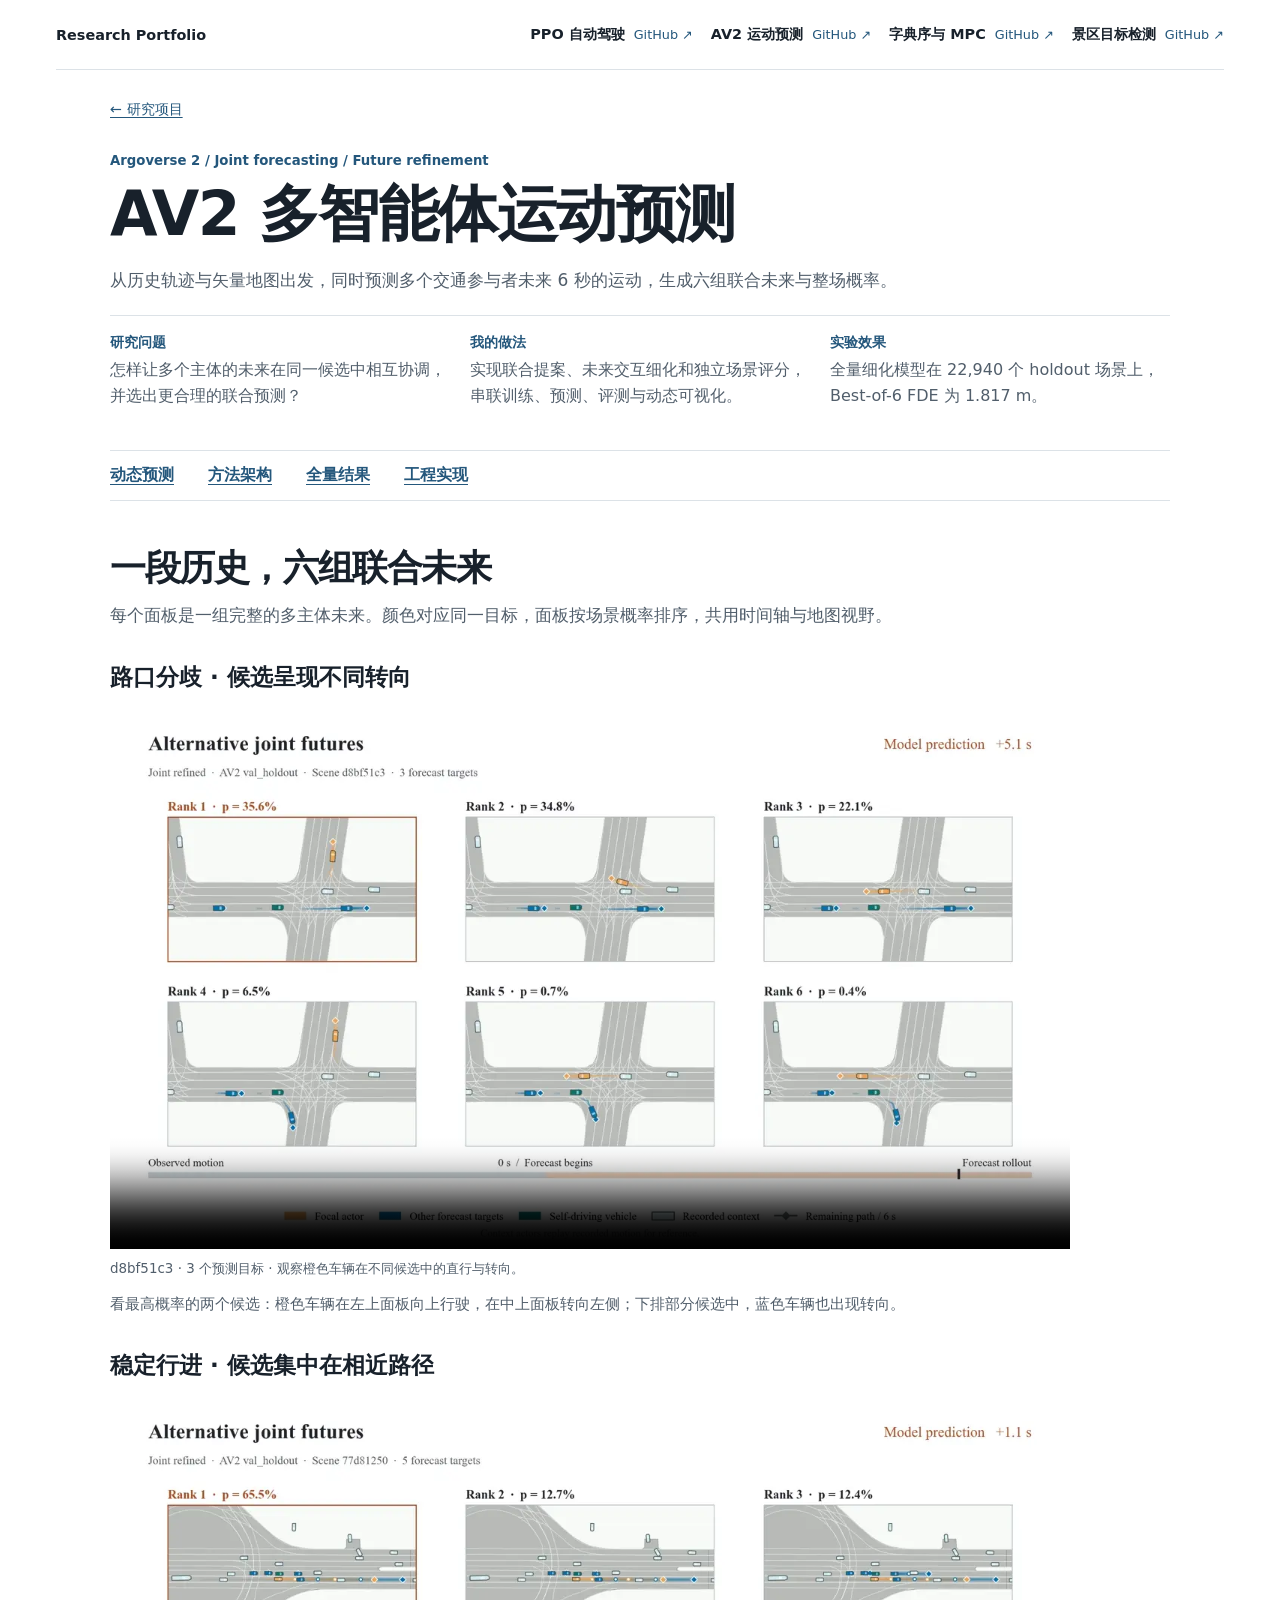
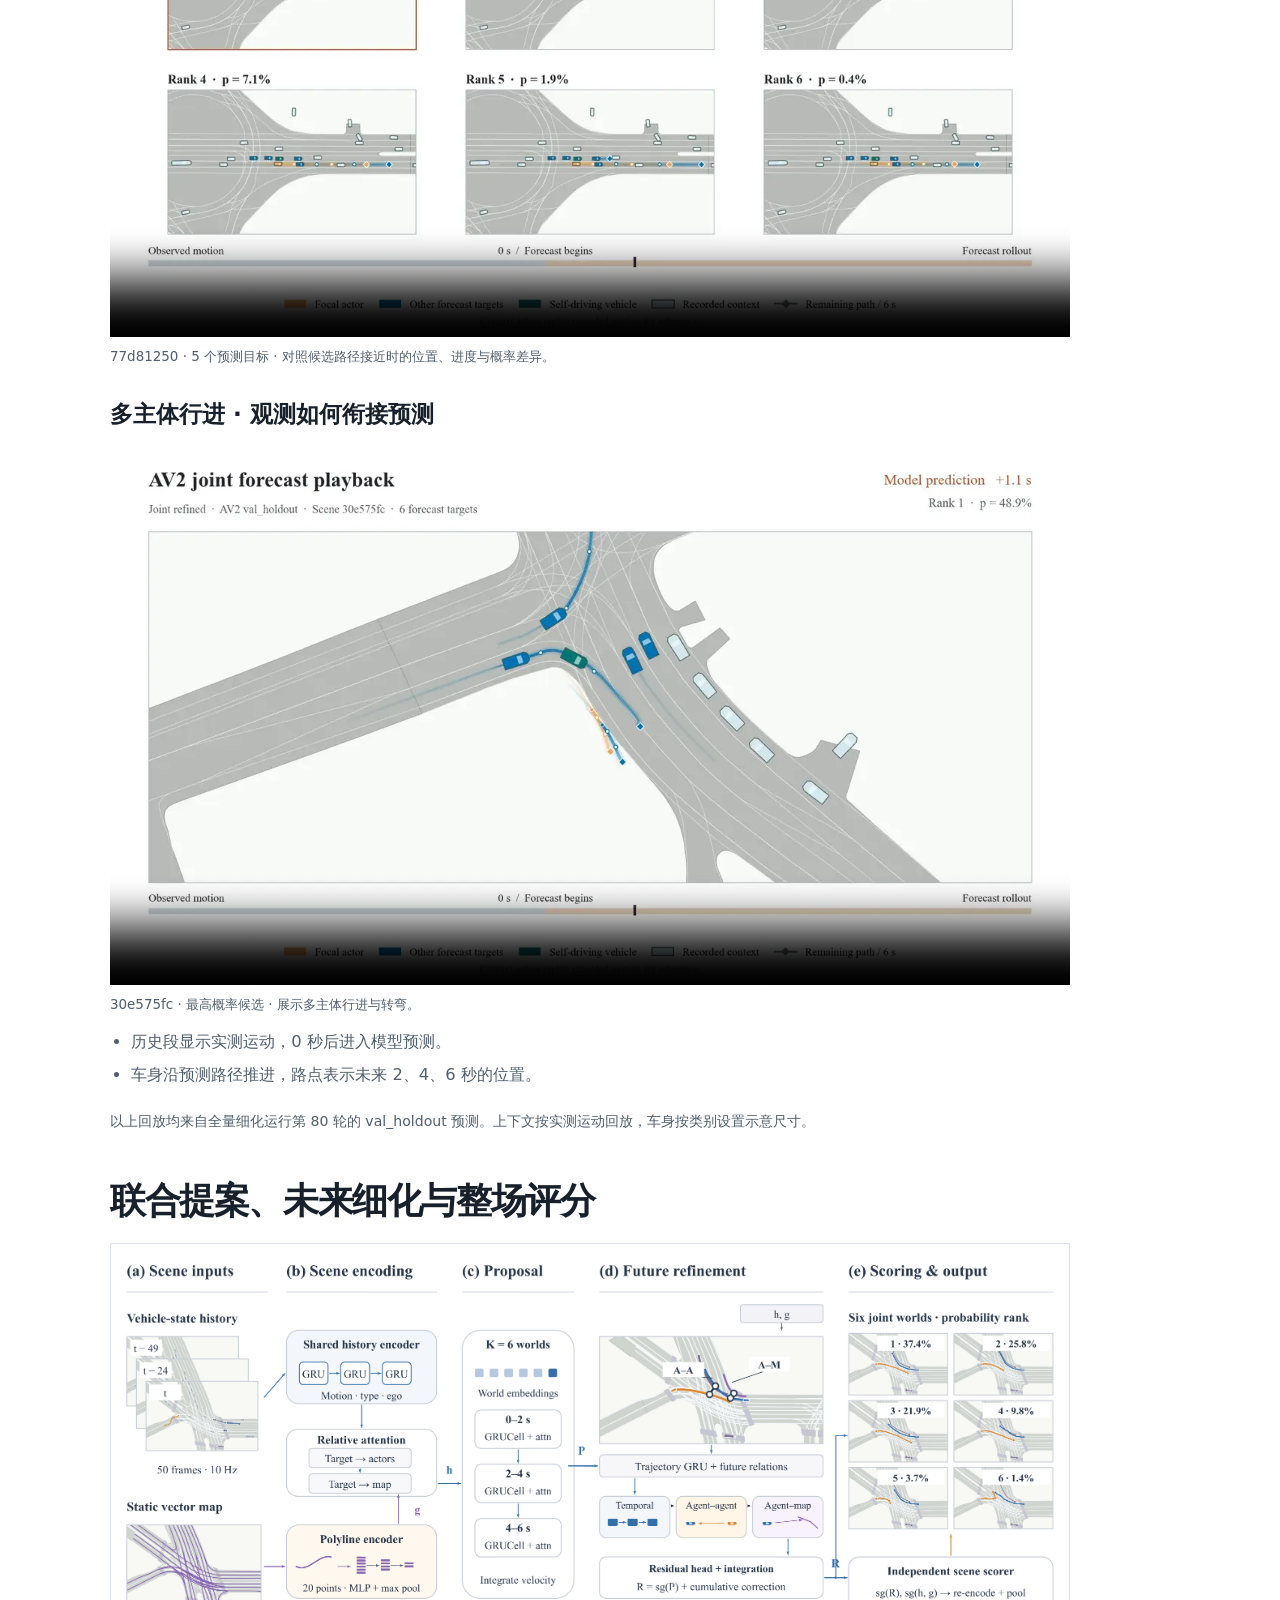
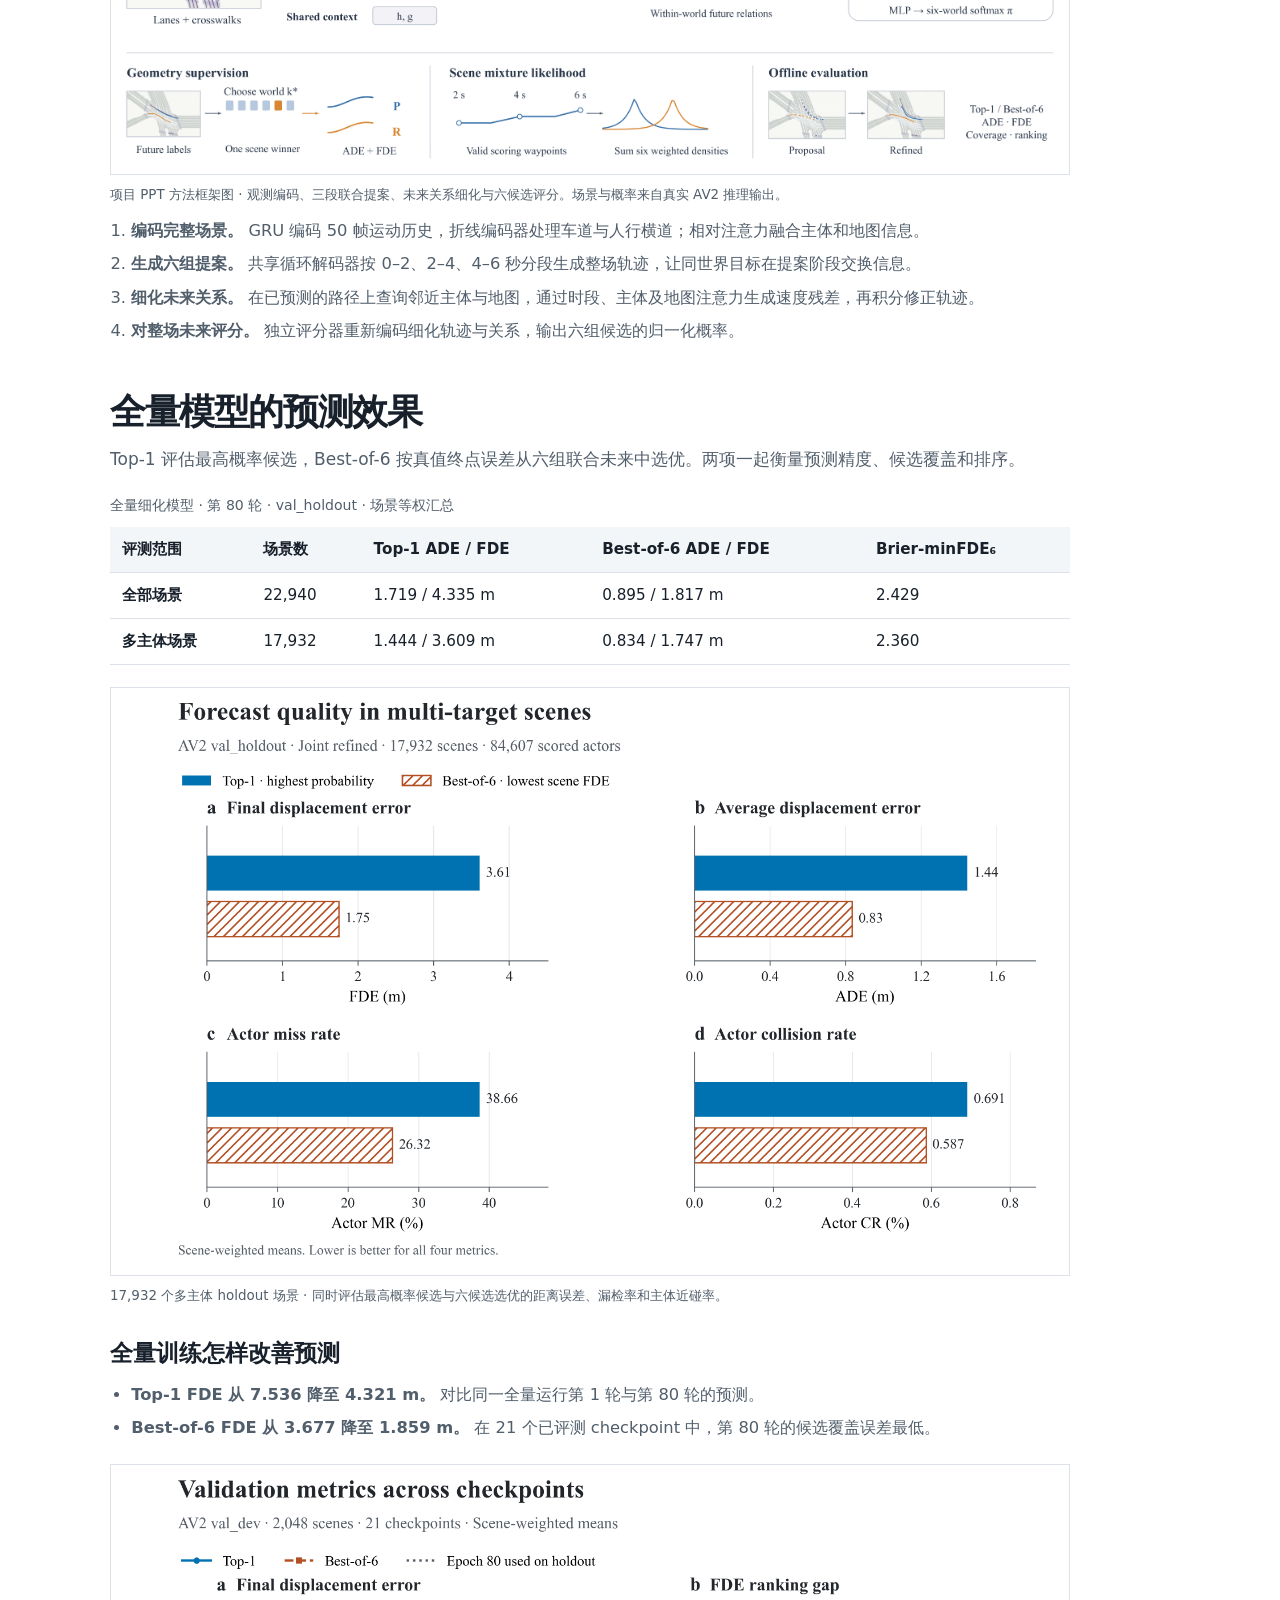
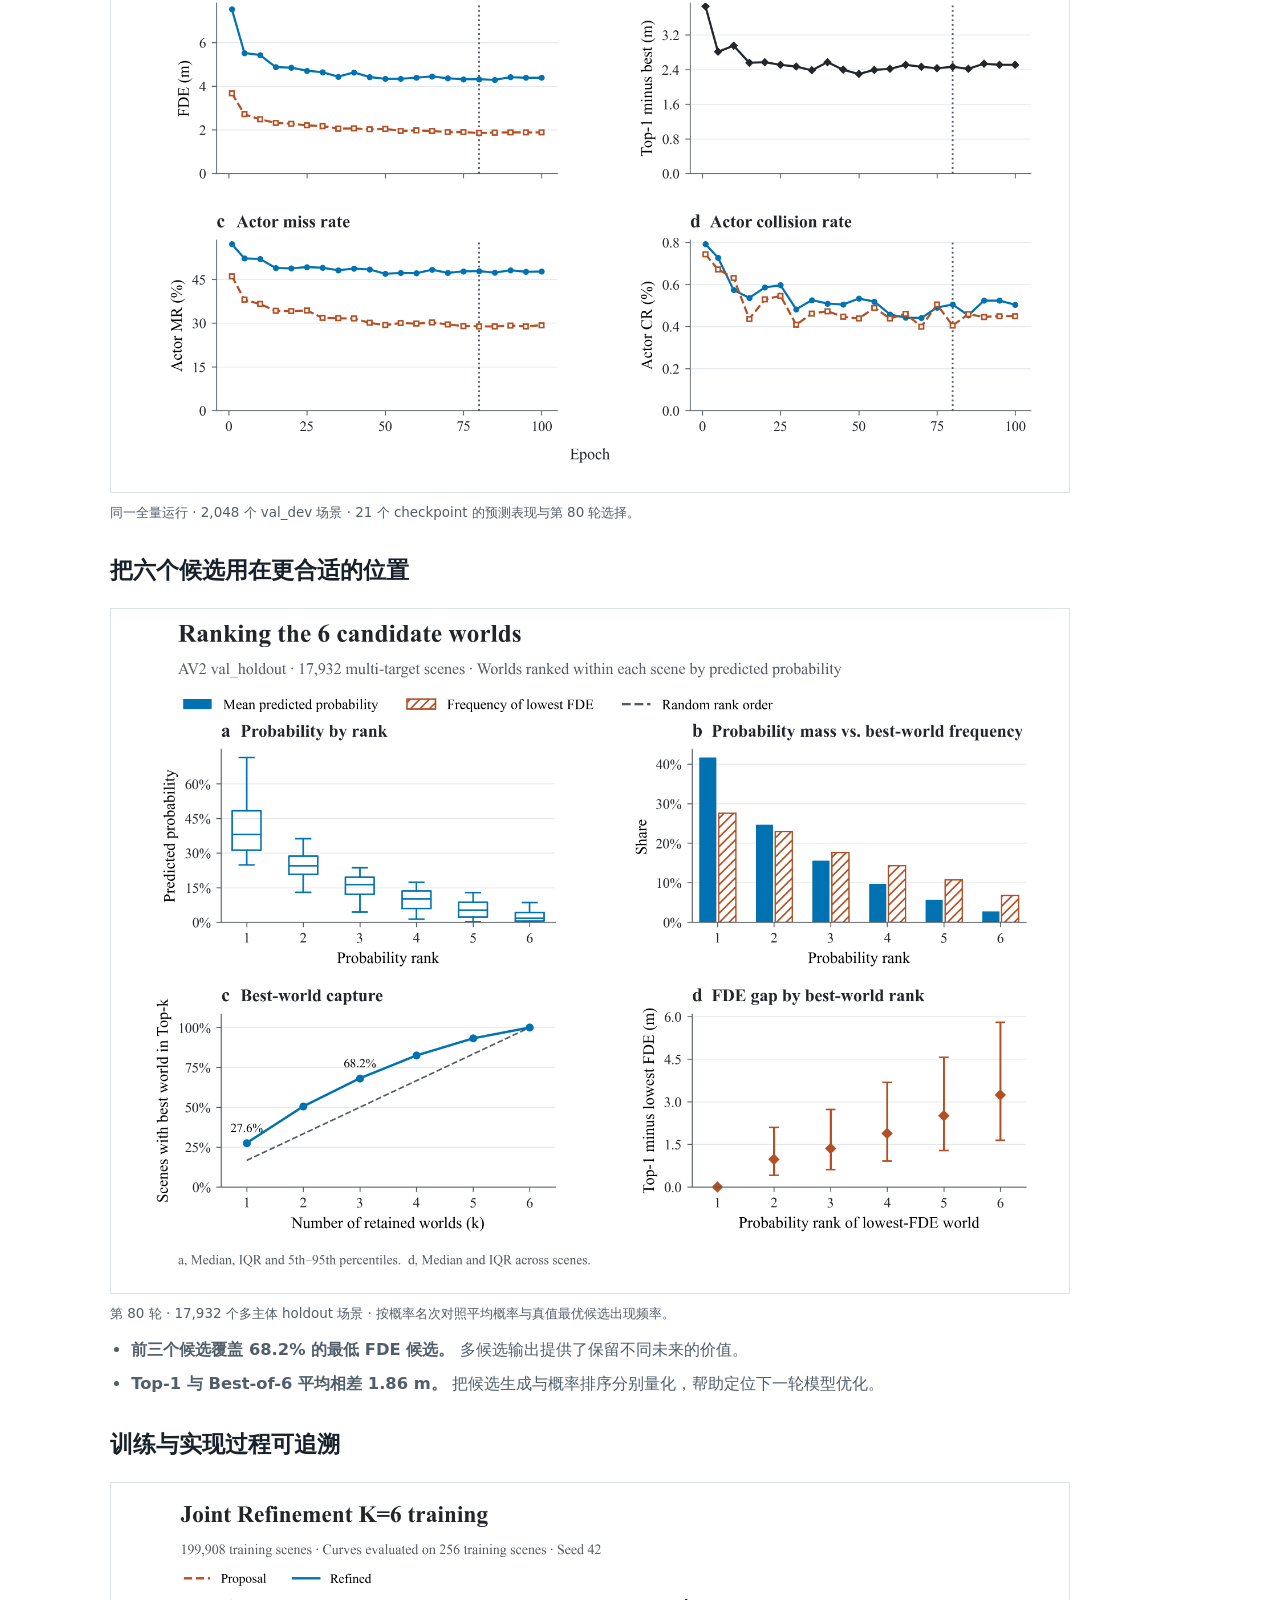
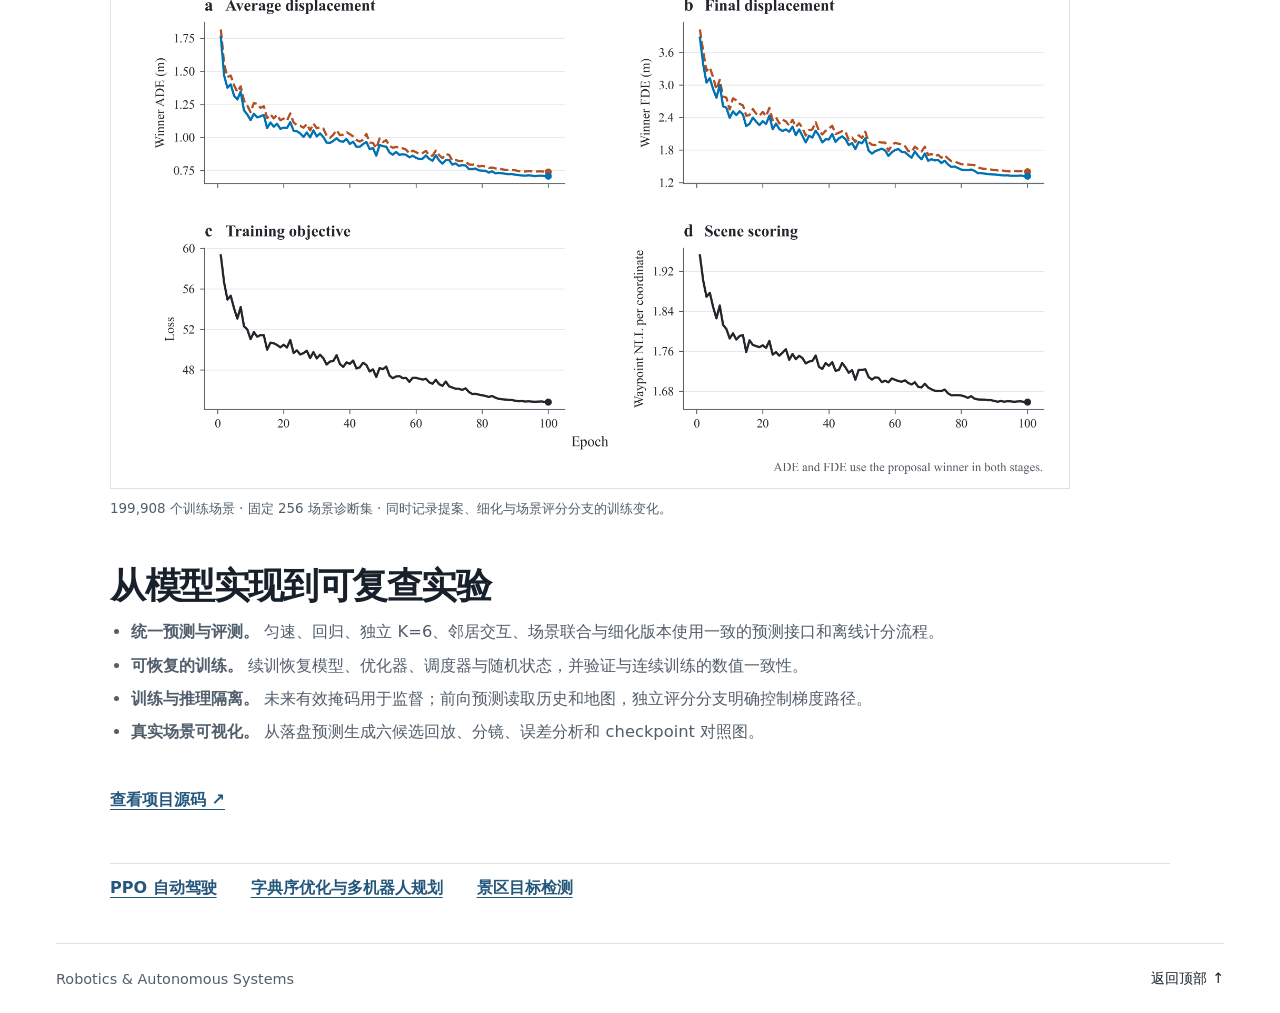
==== av2.html @ b36cdd46 "Publish AV2 forecasting showcase and consistent responsive typography" ====
<!doctype html>
<html lang="zh-CN"><head><meta charset="utf-8"><meta name="viewport" content="width=device-width, initial-scale=1">
<title>AV2 多智能体运动预测 | Research Portfolio</title><link rel="stylesheet" href="style.css?v=5"><script src="site.js?v=5" defer></script></head>
<body><a class="skip" href="#main">跳到正文</a>
<header class="shell mast"><a class="brand" href="index.html">Research Portfolio</a><nav class="project-nav" aria-label="项目与源码">
<div><a href="ppo.html">PPO 自动驾驶</a><a href="https://github.com/5bobo/CASE">GitHub ↗</a></div>
<div><a href="av2.html">AV2 运动预测</a><a href="https://github.com/5bobo/World-Model-AV2">GitHub ↗</a></div>
<div><a href="robotics.html">字典序与 MPC</a><a href="robotics.html#repositories">GitHub ↗</a></div>
<div><a href="detection.html">景区目标检测</a><a href="https://github.com/5bobo/Scenic-danger-zone-recognition">GitHub ↗</a></div></nav></header><main class="shell" id="main"><a class="back" href="index.html#research">← 研究项目</a><article class="study" id="av2">
<header><p class="method">Argoverse 2 / Joint forecasting / Future refinement</p><h1>AV2 多智能体运动预测</h1><p>从历史轨迹与矢量地图出发，同时预测多个交通参与者未来 6 秒的运动，生成六组联合未来与整场概率。</p></header>
<dl class="talk-track"><div><dt>研究问题</dt><dd>怎样让多个主体的未来在同一候选中相互协调，并选出更合理的联合预测？</dd></div><div><dt>我的做法</dt><dd>实现联合提案、未来交互细化和独立场景评分，串联训练、预测、评测与动态可视化。</dd></div><div><dt>实验效果</dt><dd>全量细化模型在 22,940 个 holdout 场景上，Best-of-6 FDE 为 1.817 m。</dd></div></dl>
<nav class="chapter" aria-label="项目目录"><a href="#demos">动态预测</a><a href="#method">方法架构</a><a href="#results">全量结果</a><a href="#engineering">工程实现</a></nav>
<h2 id="demos">一段历史，六组联合未来</h2>
<p>每个面板是一组完整的多主体未来。颜色对应同一目标，面板按场景概率排序，共用时间轴与地图视野。</p>
<h3>路口分歧 · 候选呈现不同转向</h3>
<figure class="forecast-video"><video width="2560" height="1440" controls playsinline preload="none" poster="assets/av2/alternate-futures.webp" src="assets/av2/alternate-futures.mp4" aria-label="d8bf51c3 · 3 个预测目标 · 观察橙色车辆在不同候选中的直行与转向。"></video><figcaption>d8bf51c3 · 3 个预测目标 · 观察橙色车辆在不同候选中的直行与转向。</figcaption></figure>
<p class="media-reading">看最高概率的两个候选：橙色车辆在左上面板向上行驶，在中上面板转向左侧；下排部分候选中，蓝色车辆也出现转向。</p>
<h3>稳定行进 · 候选集中在相近路径</h3>
<figure class="forecast-video"><video width="2560" height="1440" controls playsinline preload="none" poster="assets/av2/six-futures.webp" src="assets/av2/six-futures.mp4" aria-label="77d81250 · 5 个预测目标 · 对照候选路径接近时的位置、进度与概率差异。"></video><figcaption>77d81250 · 5 个预测目标 · 对照候选路径接近时的位置、进度与概率差异。</figcaption></figure>
<h3>多主体行进 · 观测如何衔接预测</h3>
<figure class="forecast-video"><video width="2560" height="1440" controls playsinline preload="none" poster="assets/av2/intersection.webp" src="assets/av2/intersection.mp4" aria-label="30e575fc · 最高概率候选 · 展示多主体行进与转弯。"></video><figcaption>30e575fc · 最高概率候选 · 展示多主体行进与转弯。</figcaption></figure>
<ul class="notes"><li>历史段显示实测运动，0 秒后进入模型预测。</li><li>车身沿预测路径推进，路点表示未来 2、4、6 秒的位置。</li></ul>
<p class="experiment-note">以上回放均来自全量细化运行第 80 轮的 val_holdout 预测。上下文按实测运动回放，车身按类别设置示意尺寸。</p>
<h2 id="method">联合提案、未来细化与整场评分</h2>
<figure data-zoom-image="av2/framework.png"><a href="assets/av2/framework.png" aria-label="放大查看：项目 PPT 方法框架图 · 观测编码、三段联合提案、未来关系细化与六候选评分。场景与概率来自真实 AV2 推理输出。"><img src="assets/av2/framework.png" width="4725" height="2614" alt="项目 PPT 方法框架图 · 观测编码、三段联合提案、未来关系细化与六候选评分。场景与概率来自真实 AV2 推理输出。" decoding="async"></a><figcaption>项目 PPT 方法框架图 · 观测编码、三段联合提案、未来关系细化与六候选评分。场景与概率来自真实 AV2 推理输出。</figcaption></figure>
<ol class="notes"><li><strong>编码完整场景。</strong> GRU 编码 50 帧运动历史，折线编码器处理车道与人行横道；相对注意力融合主体和地图信息。</li>
<li><strong>生成六组提案。</strong> 共享循环解码器按 0–2、2–4、4–6 秒分段生成整场轨迹，让同世界目标在提案阶段交换信息。</li>
<li><strong>细化未来关系。</strong> 在已预测的路径上查询邻近主体与地图，通过时段、主体及地图注意力生成速度残差，再积分修正轨迹。</li>
<li><strong>对整场未来评分。</strong> 独立评分器重新编码细化轨迹与关系，输出六组候选的归一化概率。</li></ol>
<h2 id="results">全量模型的预测效果</h2>
<p>Top-1 评估最高概率候选，Best-of-6 按真值终点误差从六组联合未来中选优。两项一起衡量预测精度、候选覆盖和排序。</p>
<div class="table-scroll"><table><caption>全量细化模型 · 第 80 轮 · val_holdout · 场景等权汇总</caption><thead><tr><th scope="col">评测范围</th><th scope="col">场景数</th><th scope="col">Top-1 ADE / FDE</th><th scope="col">Best-of-6 ADE / FDE</th><th scope="col">Brier-minFDE₆</th></tr></thead><tbody>
<tr><th scope="row">全部场景</th><td>22,940</td><td>1.719 / 4.335 m</td><td>0.895 / 1.817 m</td><td>2.429</td></tr>
<tr><th scope="row">多主体场景</th><td>17,932</td><td>1.444 / 3.609 m</td><td>0.834 / 1.747 m</td><td>2.360</td></tr>
</tbody></table></div>
<figure data-zoom-image="av2/holdout-metrics.png"><a href="assets/av2/holdout-metrics.png" aria-label="放大查看：17,932 个多主体 holdout 场景 · 同时评估最高概率候选与六候选选优的距离误差、漏检率和主体近碰率。"><img src="assets/av2/holdout-metrics.png" width="3360" height="2060" alt="17,932 个多主体 holdout 场景 · 同时评估最高概率候选与六候选选优的距离误差、漏检率和主体近碰率。" decoding="async"></a><figcaption>17,932 个多主体 holdout 场景 · 同时评估最高概率候选与六候选选优的距离误差、漏检率和主体近碰率。</figcaption></figure>
<h3>全量训练怎样改善预测</h3>
<ul class="notes"><li><strong>Top-1 FDE 从 7.536 降至 4.321 m。</strong> 对比同一全量运行第 1 轮与第 80 轮的预测。</li><li><strong>Best-of-6 FDE 从 3.677 降至 1.859 m。</strong> 在 21 个已评测 checkpoint 中，第 80 轮的候选覆盖误差最低。</li></ul>
<figure data-zoom-image="av2/checkpoints.png"><a href="assets/av2/checkpoints.png" aria-label="放大查看：同一全量运行 · 2,048 个 val_dev 场景 · 21 个 checkpoint 的预测表现与第 80 轮选择。"><img src="assets/av2/checkpoints.png" width="3360" height="2200" alt="同一全量运行 · 2,048 个 val_dev 场景 · 21 个 checkpoint 的预测表现与第 80 轮选择。" decoding="async"></a><figcaption>同一全量运行 · 2,048 个 val_dev 场景 · 21 个 checkpoint 的预测表现与第 80 轮选择。</figcaption></figure>
<h3>把六个候选用在更合适的位置</h3>
<figure data-zoom-image="av2/ranking.png"><a href="assets/av2/ranking.png" aria-label="放大查看：第 80 轮 · 17,932 个多主体 holdout 场景 · 按概率名次对照平均概率与真值最优候选出现频率。"><img src="assets/av2/ranking.png" width="3360" height="2400" alt="第 80 轮 · 17,932 个多主体 holdout 场景 · 按概率名次对照平均概率与真值最优候选出现频率。" decoding="async"></a><figcaption>第 80 轮 · 17,932 个多主体 holdout 场景 · 按概率名次对照平均概率与真值最优候选出现频率。</figcaption></figure>
<ul class="notes"><li><strong>前三个候选覆盖 68.2% 的最低 FDE 候选。</strong> 多候选输出提供了保留不同未来的价值。</li><li><strong>Top-1 与 Best-of-6 平均相差 1.86 m。</strong> 把候选生成与概率排序分别量化，帮助定位下一轮模型优化。</li></ul>
<h3>训练与实现过程可追溯</h3>
<figure data-zoom-image="av2/training.png"><a href="assets/av2/training.png" aria-label="放大查看：199,908 个训练场景 · 固定 256 场景诊断集 · 同时记录提案、细化与场景评分分支的训练变化。"><img src="assets/av2/training.png" width="3640" height="2300" alt="199,908 个训练场景 · 固定 256 场景诊断集 · 同时记录提案、细化与场景评分分支的训练变化。" decoding="async"></a><figcaption>199,908 个训练场景 · 固定 256 场景诊断集 · 同时记录提案、细化与场景评分分支的训练变化。</figcaption></figure>
<h2 id="engineering">从模型实现到可复查实验</h2>
<ul class="notes"><li><strong>统一预测与评测。</strong> 匀速、回归、独立 K=6、邻居交互、场景联合与细化版本使用一致的预测接口和离线计分流程。</li><li><strong>可恢复的训练。</strong> 续训恢复模型、优化器、调度器与随机状态，并验证与连续训练的数值一致性。</li><li><strong>训练与推理隔离。</strong> 未来有效掩码用于监督；前向预测读取历史和地图，独立评分分支明确控制梯度路径。</li><li><strong>真实场景可视化。</strong> 从落盘预测生成六候选回放、分镜、误差分析和 checkpoint 对照图。</li></ul>
<a class="project-link" href="https://github.com/5bobo/World-Model-AV2">查看项目源码 ↗</a>
</article><nav class="related" aria-label="其他研究"><a href="ppo.html">PPO 自动驾驶</a><a href="robotics.html#lex">字典序优化与多机器人规划</a><a href="detection.html">景区目标检测</a></nav></main><footer class="shell mast"><span>Robotics &amp; Autonomous Systems</span><a href="#main">返回顶部 ↑</a></footer>
<dialog aria-label="科研图放大查看"><form method="dialog"><button>关闭图像 ×</button></form><img alt=""><p></p></dialog>
</body></html>
---- style.css ----
:root {
  color-scheme: light;
  --paper:#fff;
  --ink:#18212b;
  --secondary:#515e6b;
  --link:#24577c;
  --rule:#dce2e7;
  --field:#f3f6f8;
  font-family:"Instrument Sans","Noto Sans SC","Noto Sans CJK SC",system-ui,sans-serif;
  color:var(--ink);
  background:var(--paper);
}
* {box-sizing:border-box}
body,h1,h2,p,figure {margin:0}
a {color:var(--link);text-underline-offset:.24em}
a:hover {text-decoration-thickness:2px}
:focus-visible {outline:2px solid var(--link);outline-offset:4px}
[id] {scroll-margin-top:24px}
.shell {width:min(1200px,calc(100% - 112px));margin-inline:auto}
.mast {min-height:70px;display:flex;align-items:center;justify-content:space-between;gap:14px;border-bottom:1px solid var(--rule);font-size:.9rem}
.mast a {color:var(--ink);text-decoration:none}
.mast a:hover {text-decoration:underline}
.brand {font-weight:700}
nav {display:flex;flex-wrap:wrap;gap:clamp(12px,3vw,34px)}
p {font-size:1.0625rem;line-height:1.78;color:var(--secondary)}
h1,h2 {font-weight:650;line-height:1.08;letter-spacing:-.039em;text-wrap:balance}
.intro {
  padding:clamp(32px,5vw,60px) 0 clamp(28px,4vw,46px);
  text-align:center;
}
.intro h1 {
  font-size:clamp(2.15rem,5vw,4.25rem);
  letter-spacing:-.036em;
}
.intro-line {display:block}
.intro-line > span {white-space:nowrap}
.intro p {margin:16px auto 0;text-wrap:wrap}
.entry {
  display:grid;
  grid-template-columns:minmax(0,4fr) minmax(0,7fr);
  align-items:center;
  gap:clamp(25px,5vw,72px);
  padding:clamp(26px,4vw,48px) 0;
  border-top:1px solid var(--rule);
}
.entry h2 {font-size:clamp(1.5rem,2.7vw,2.25rem);margin:8px 0 12px;letter-spacing:-.02em;text-wrap:initial}
.entry h2 a {color:inherit;text-decoration:none}
.entry h2 a:hover {color:var(--link)}
.method {font-size:.83rem;font-weight:650;color:var(--link)}
.project-link {display:inline-flex;gap:12px;margin-top:19px;min-height:30px;align-items:center;font-weight:650}
img,video {display:block;width:100%;height:auto}
.entry figure a {display:block;border:1px solid var(--rule)}
.entry figure img {aspect-ratio:16/10;object-fit:contain;padding:12px}
.entry .scene-preview img {object-fit:cover;padding:0}
figcaption {margin-top:9px;color:var(--secondary);font-size:.84rem;line-height:1.6}
.about {display:flex;flex-wrap:wrap;align-items:baseline;gap:16px 32px;border-top:1px solid var(--rule);padding:26px 0 32px}
.about h2 {font-size:1.125rem;letter-spacing:0}
footer.mast {border-bottom:0;border-top:1px solid var(--rule);color:var(--secondary)}
.back,.skip {font-size:.9rem}
.back {display:inline-block;margin:30px 0}
.skip {position:absolute;top:-200px;left:12px;background:white;padding:10px}
.skip:focus {top:8px}
.study {padding-bottom:48px}
.study header {margin-bottom:26px}
.study h1 {font-size:clamp(2.4rem,5.6vw,4.9rem);text-wrap:initial;margin:8px 0 18px}
.study header p:not(.method) {max-width:none}
.study header a {display:inline-block;margin-top:12px}
.chapter,.related {padding:14px 0;border-block:1px solid var(--rule);font-weight:650}
.study > h2,.study > p {width:100%;margin-inline:auto}
.study > h2 {font-size:clamp(1.55rem,2.8vw,2.25rem);margin-top:52px;margin-bottom:12px}
.study > figure,.pair {width:min(100%,1060px);margin:22px auto 0}
.study figure + p,.study .pair + p {margin-top:20px}
.study figure a {display:block;border:1px solid var(--rule)}
.study figure img {object-fit:contain;max-height:570px}
.pair {display:grid;grid-template-columns:repeat(2,minmax(0,1fr));gap:22px}
.pair figure img {aspect-ratio:1.65}
video {aspect-ratio:16/9;object-fit:contain;background:#1e242a}
.related {border-bottom:0;margin-bottom:30px}
dialog {width:min(1120px,calc(100% - 24px));max-height:94dvh;padding:16px;border:1px solid var(--rule)}
dialog::backdrop {background:#16202bdb}
dialog form {display:flex;justify-content:end;margin-bottom:10px}
dialog button {font:inherit;padding:8px 14px;background:var(--paper);color:var(--ink);border:1px solid var(--rule);cursor:pointer}
dialog img {object-fit:contain;max-height:74dvh}
dialog p {font-size:.9rem;margin-top:8px}
@media(max-width:900px) {.shell{width:calc(100% - 64px)}.entry{gap:26px}}
@media(max-width:650px) {
  .shell{width:calc(100% - 36px)}
  .mast{min-height:59px;font-size:.81rem}
  .intro h1{font-size:clamp(1.75rem,7.6vw,2.75rem);line-height:1.12}
  .intro p{margin-top:15px}
  .entry,.pair{grid-template-columns:1fr;gap:16px}
  .entry{padding:24px 0}
  .entry h2{margin:5px 0 8px}
  .project-link{margin-top:8px}
  .study h1{font-size:clamp(2rem,8.3vw,2.9rem)}
  .study > h2{margin-top:36px}
  footer.mast{flex-wrap:wrap;padding:13px 0}
}

.project-nav {gap:8px clamp(16px,2.2vw,32px)}
.project-nav div {display:flex;flex-wrap:wrap;align-items:baseline;gap:4px 9px}
.project-nav div a:first-child {font-weight:650}
.project-nav div a:last-child {color:var(--link);font-size:.8rem}
.notes {width:100%;margin:12px auto 20px;padding-inline-start:1.3em;color:var(--secondary);font-size:1.02rem;line-height:1.7}
.notes li + li {margin-top:.35em}
.study .pair figure img {aspect-ratio:auto;max-height:480px}
.study > figure + .pair {margin-top:24px}
@media(max-width:820px) {
  header.mast {display:grid;justify-content:start;padding:13px 0}
}

/* Align project narration and evidence on one reading edge. */
.study {max-width:1060px;margin-inline:auto}
.study h1 {font-size:clamp(2rem,4.8vw,4rem);letter-spacing:-.025em}
.study > h2,.study > p,.study .notes {margin-inline:0}
.study > h2 {margin-top:42px}
.study header {margin-bottom:20px}
.study .pair {align-items:start}
.talk-track {display:grid;grid-template-columns:repeat(3,minmax(0,1fr));gap:24px;margin:0 0 24px;padding:18px 0;border-top:1px solid var(--rule)}
.talk-track dt {font-size:.85rem;color:var(--link);font-weight:700;margin-bottom:5px}
.talk-track dd {margin:0;color:var(--secondary);line-height:1.6}
.study .replay {max-width:820px;margin-left:0}
.replay video {aspect-ratio:auto;max-height:65vh}
.study .ablation {max-width:760px;margin-left:0}
.ablation-legend,.bar-chart {list-style:none;padding:0}
.ablation-legend {display:flex;gap:16px;font-size:.85rem}
.ablation-legend li::before {content:"";display:inline-block;width:10px;height:10px;margin-right:5px;background:#285e82}
.ablation-legend li:nth-child(2)::before,.bar-track i:nth-child(2) {background:#b95a3d}
.ablation-legend li:nth-child(3)::before,.bar-track i:nth-child(3) {background:#858f9a}
.bar-chart li {display:grid;grid-template-columns:8rem minmax(0,1fr) 3.1rem;gap:12px;align-items:center;padding:8px 0;border-bottom:1px solid var(--rule);font-size:.88rem}
.bar-chart strong {text-align:right;font-variant-numeric:tabular-nums}
.bar-track {display:flex;height:14px}
.bar-track i {background:#285e82}
.visually-hidden {position:absolute;width:1px;height:1px;overflow:hidden;clip-path:inset(50%)}
.study .experiment-note {font-size:.88rem}
@media(max-width:650px) {
  .talk-track {grid-template-columns:1fr;gap:12px}
  .study > h2 {margin-top:32px}
  .bar-chart li {grid-template-columns:6.2rem minmax(0,1fr) 2.6rem;gap:8px;font-size:.8rem}
}
.back,.related {width:min(100%,1060px);margin-inline:auto}
.back {display:block}

/* Match image boxes and caption baselines within each group. */
.study .pair figure[data-zoom-image] > a,
.stage-sequence figure > a {
  position:relative;
  aspect-ratio:4/3;
}
.study .pair figure[data-zoom-image] img,
.stage-sequence figure img {
  position:absolute;
  inset:0;
  width:100%;
  height:100%;
  max-height:none;
  object-fit:contain;
  padding:clamp(5px,1vw,12px);
}
#mpc .pair figure[data-zoom-image] > a {aspect-ratio:16/10}
.study > h3 {
  margin:26px 0 6px;
  font-size:clamp(1.15rem,2vw,1.4rem);
  line-height:1.3;
}
.study .sequence-note {font-size:.94rem}
.stage-sequence {
  display:grid;
  grid-template-columns:repeat(3,minmax(0,1fr));
  gap:16px;
  margin:14px 0 0;
  padding:0;
  list-style:none;
}
.stage-sequence figure > a {aspect-ratio:1}
@media(max-width:650px) {
  .stage-sequence {grid-template-columns:1fr}
}

.collection-intro {max-width:1060px;margin:0 auto 42px}
.collection-intro h1 {font-size:clamp(2rem,4.8vw,4rem);letter-spacing:-.025em;margin-bottom:18px}
.collection-intro .chapter {margin-top:24px}
.collection-intro ~ .study {padding-top:28px;border-top:1px solid var(--rule)}
.work-title {font-size:clamp(1.8rem,3.8vw,3rem);margin:10px 0 18px}
.study > h3 {font-size:clamp(1.5rem,2.8vw,2rem);margin-top:36px}
.table-scroll {overflow-x:auto;margin-top:20px}
table {width:100%;border-collapse:collapse;text-align:left;font-size:.95rem}
caption {text-align:left;margin-bottom:10px;color:var(--secondary)}
th,td {padding:12px;border-bottom:1px solid var(--rule)}
thead {background:var(--field)}
td {font-variant-numeric:tabular-nums}
#detection .pair:has(video) > figure {display:flex;flex-direction:column}
#detection .pair:has(video) video {aspect-ratio:16/9}
#detection .pair:has(video) figure[data-zoom-image] > a {aspect-ratio:16/9}

.project-nav {gap:8px 18px}
#av2 > figure:has(video) {max-width:1060px}
#av2 > figure[data-zoom-image="av2/framework.png"] img {max-height:none}
@media(max-width:1100px) {header.mast {display:grid;justify-content:start;padding:13px 0}}

/* Keep the AV2 narrative and its evidence on a consistent left edge. */
#av2 > h2,
#av2 > h3,
#av2 > p,
#av2 > figure,
#av2 > .notes,
#av2 > .table-scroll {
  width:100%;
  max-width:960px;
  margin-inline:0;
}
#av2 > h2 {margin-top:48px}
#av2 > h3 {font-size:clamp(1.15rem,2vw,1.45rem);margin-top:32px}
#av2 > figure img {height:auto;max-height:none}
#av2 > .forecast-video {margin-top:16px}
#av2 .forecast-video video {height:auto;aspect-ratio:16/9;background:#f5f7f7}
#av2 .media-reading {font-size:.96rem;margin-top:12px}
#av2 > figure:has(video) {max-width:960px}
#av2 .table-scroll {margin-top:20px}
#av2 table {min-width:620px}
#av2 caption {font-size:.88rem;line-height:1.6}
#av2 .talk-track {gap:20px}
@media(max-width:650px) {
  #av2 > h2 {margin-top:34px}
  #av2 > h3 {margin-top:26px}
  #av2 .forecast-video figcaption {font-size:.8rem}
}
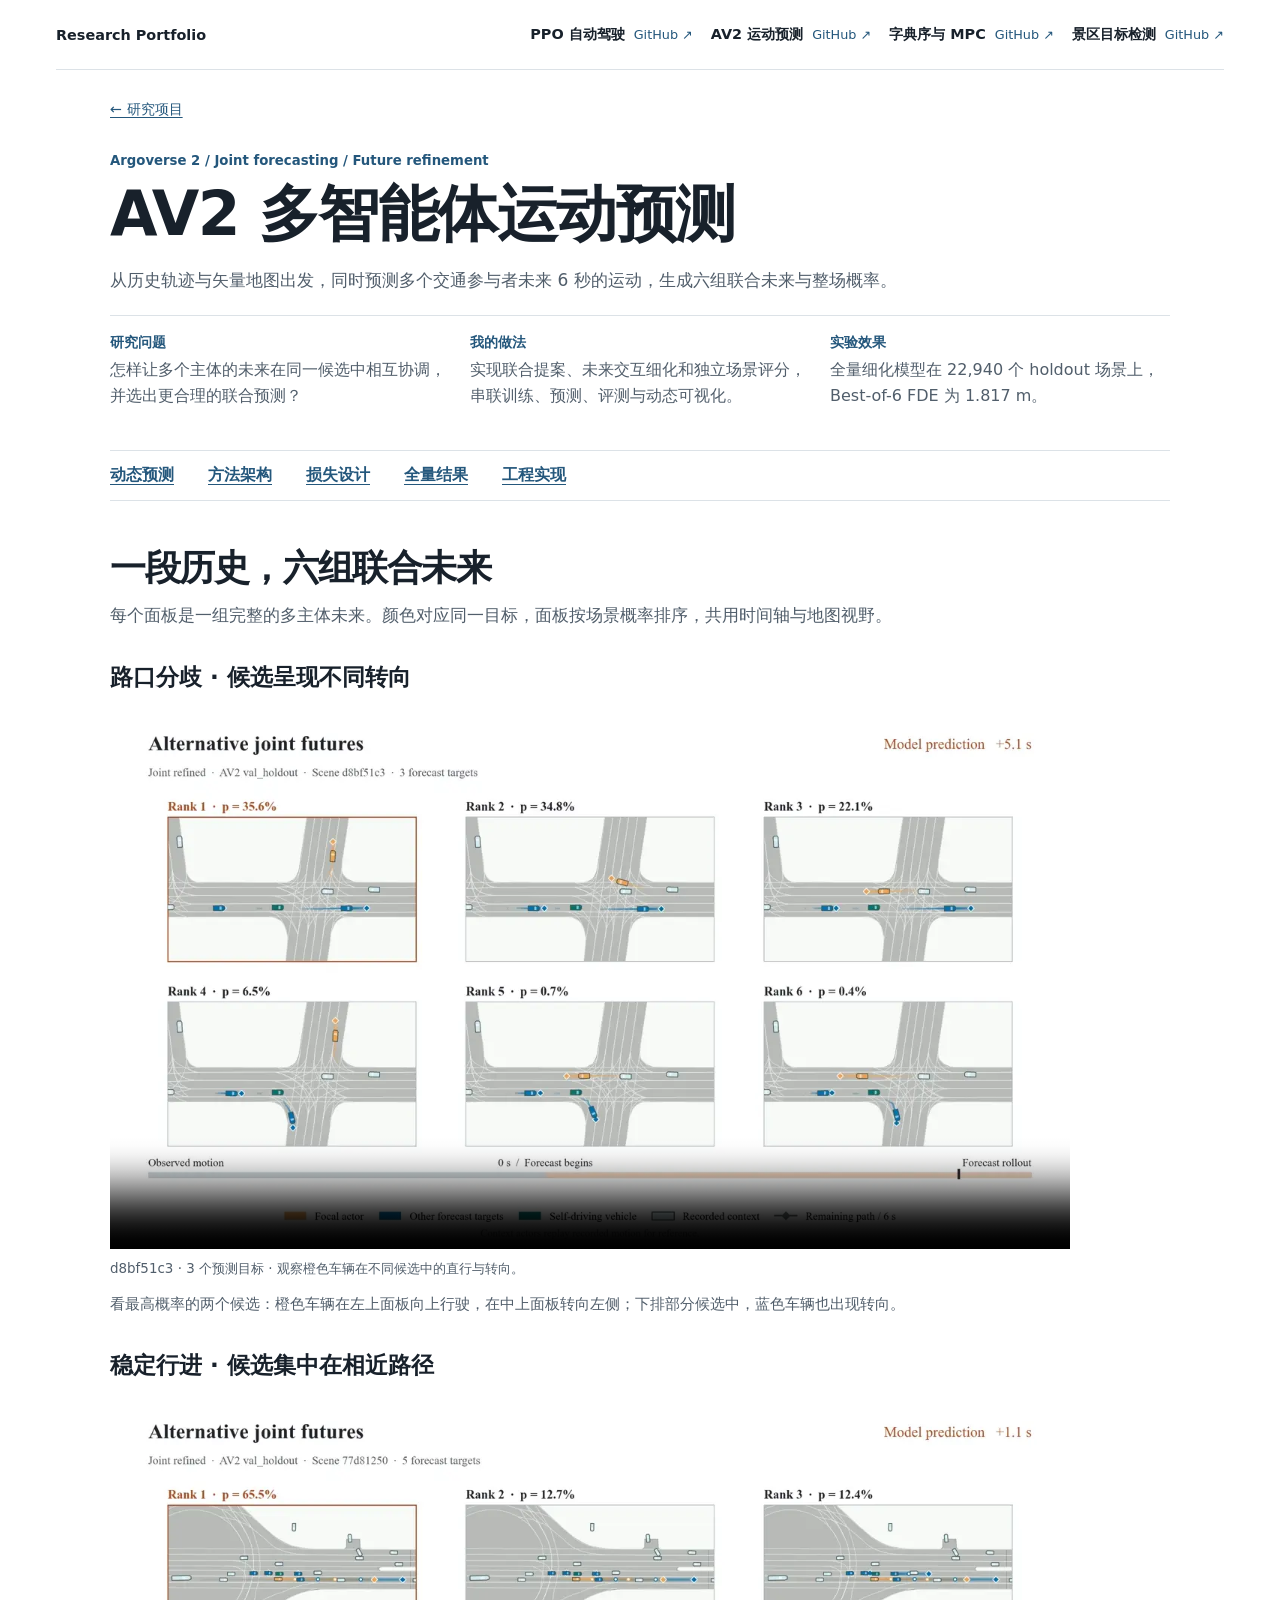
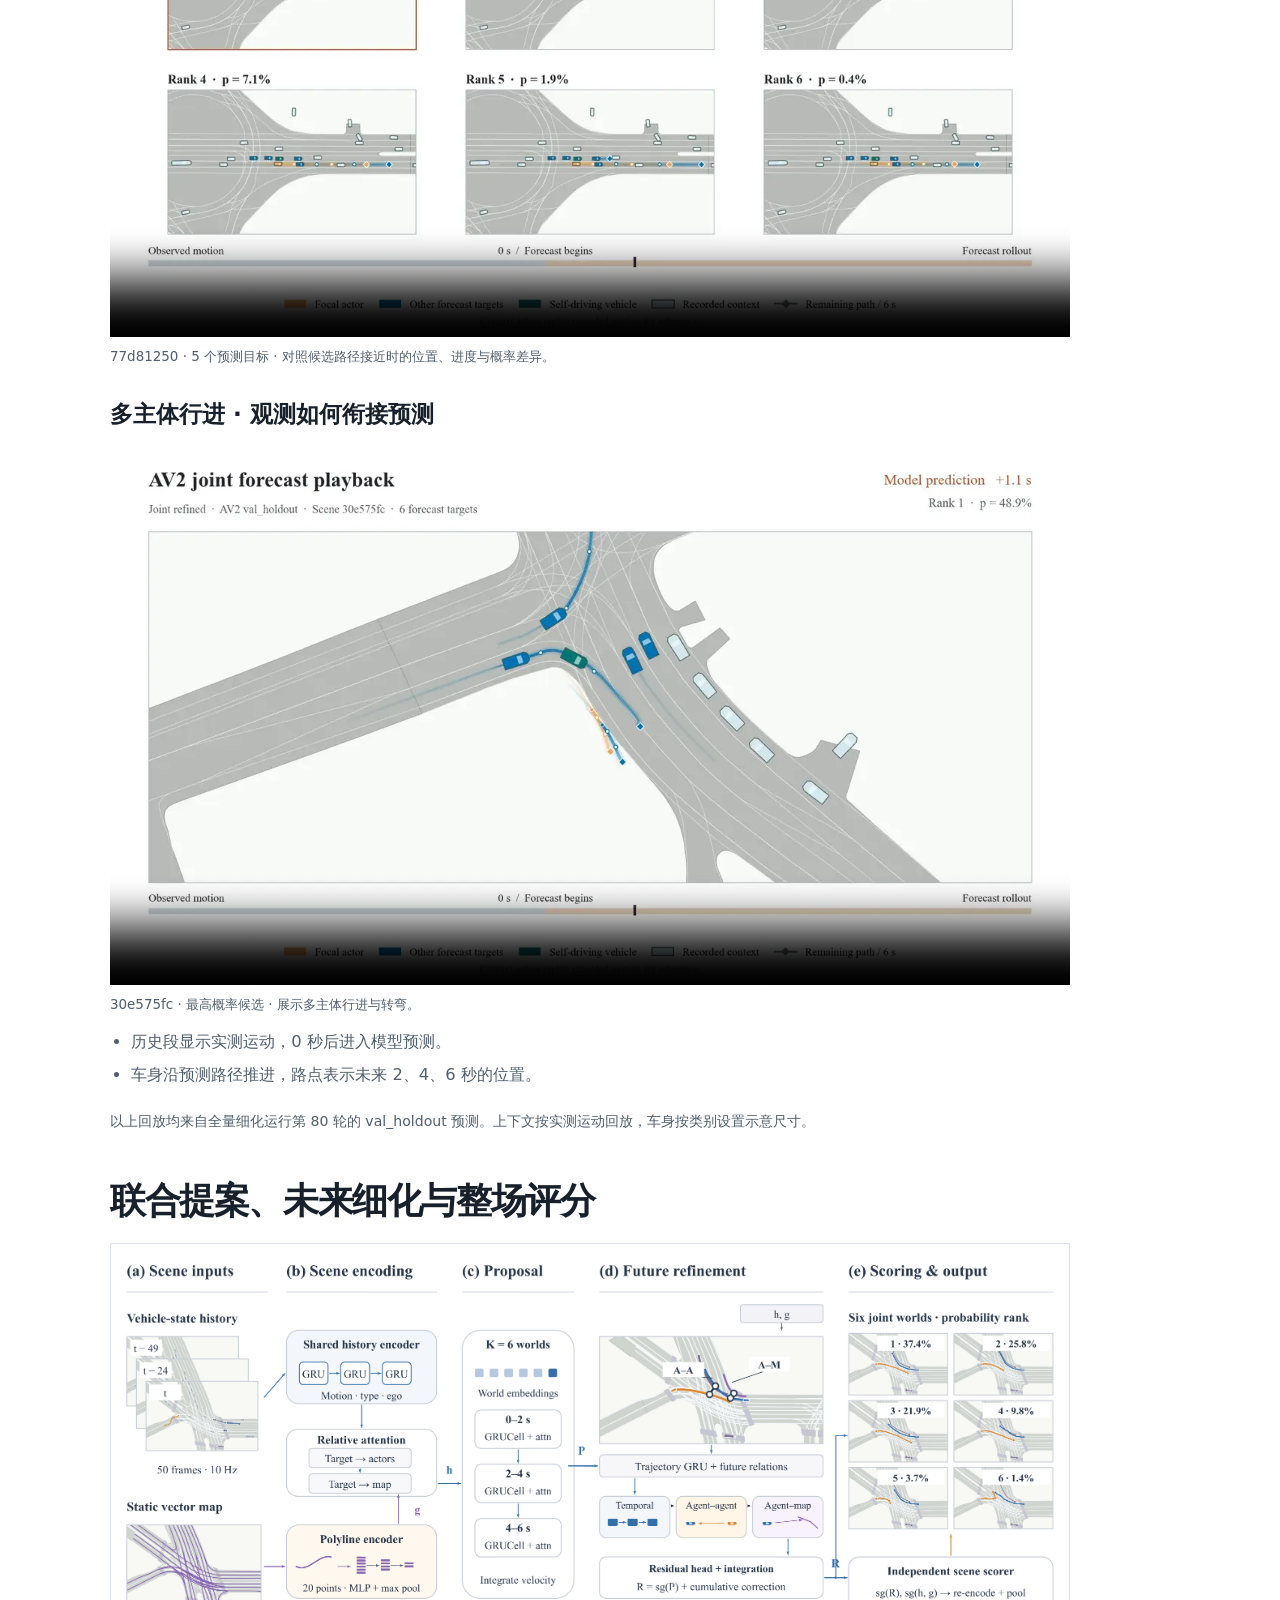
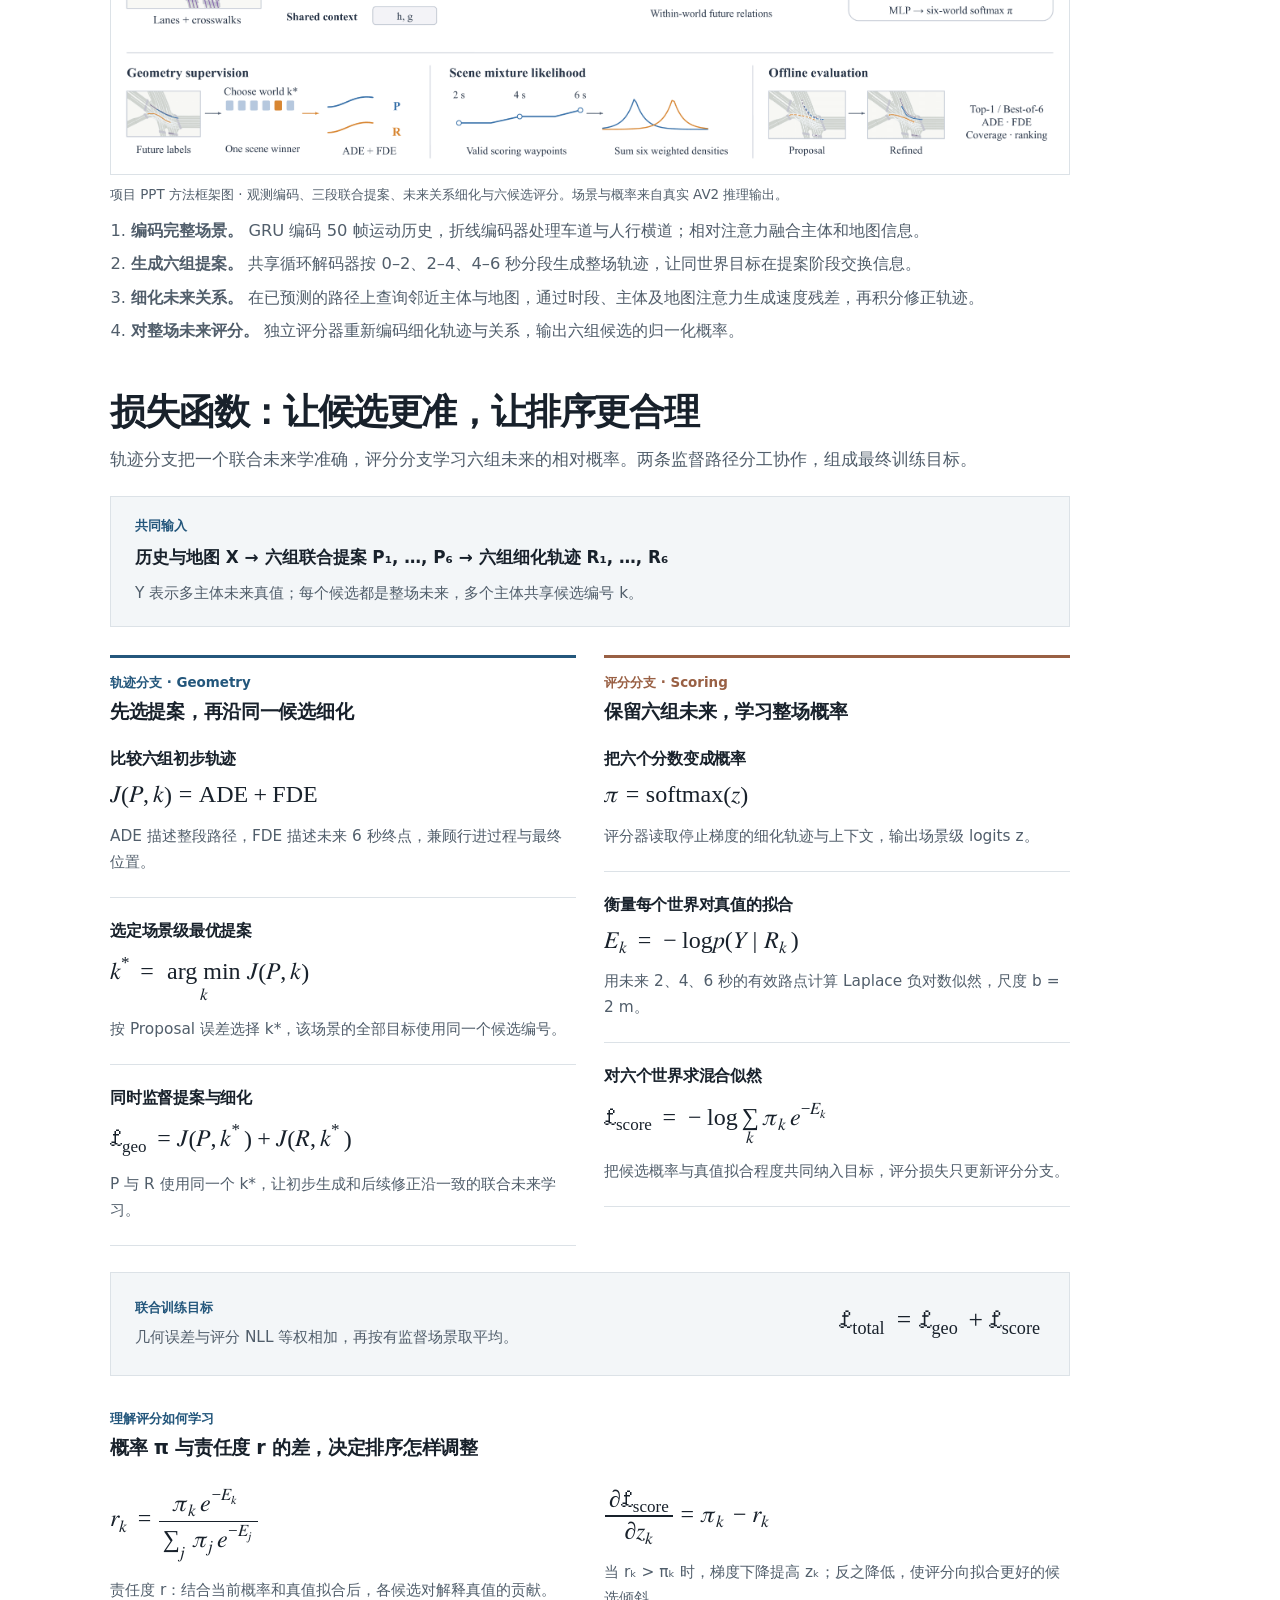
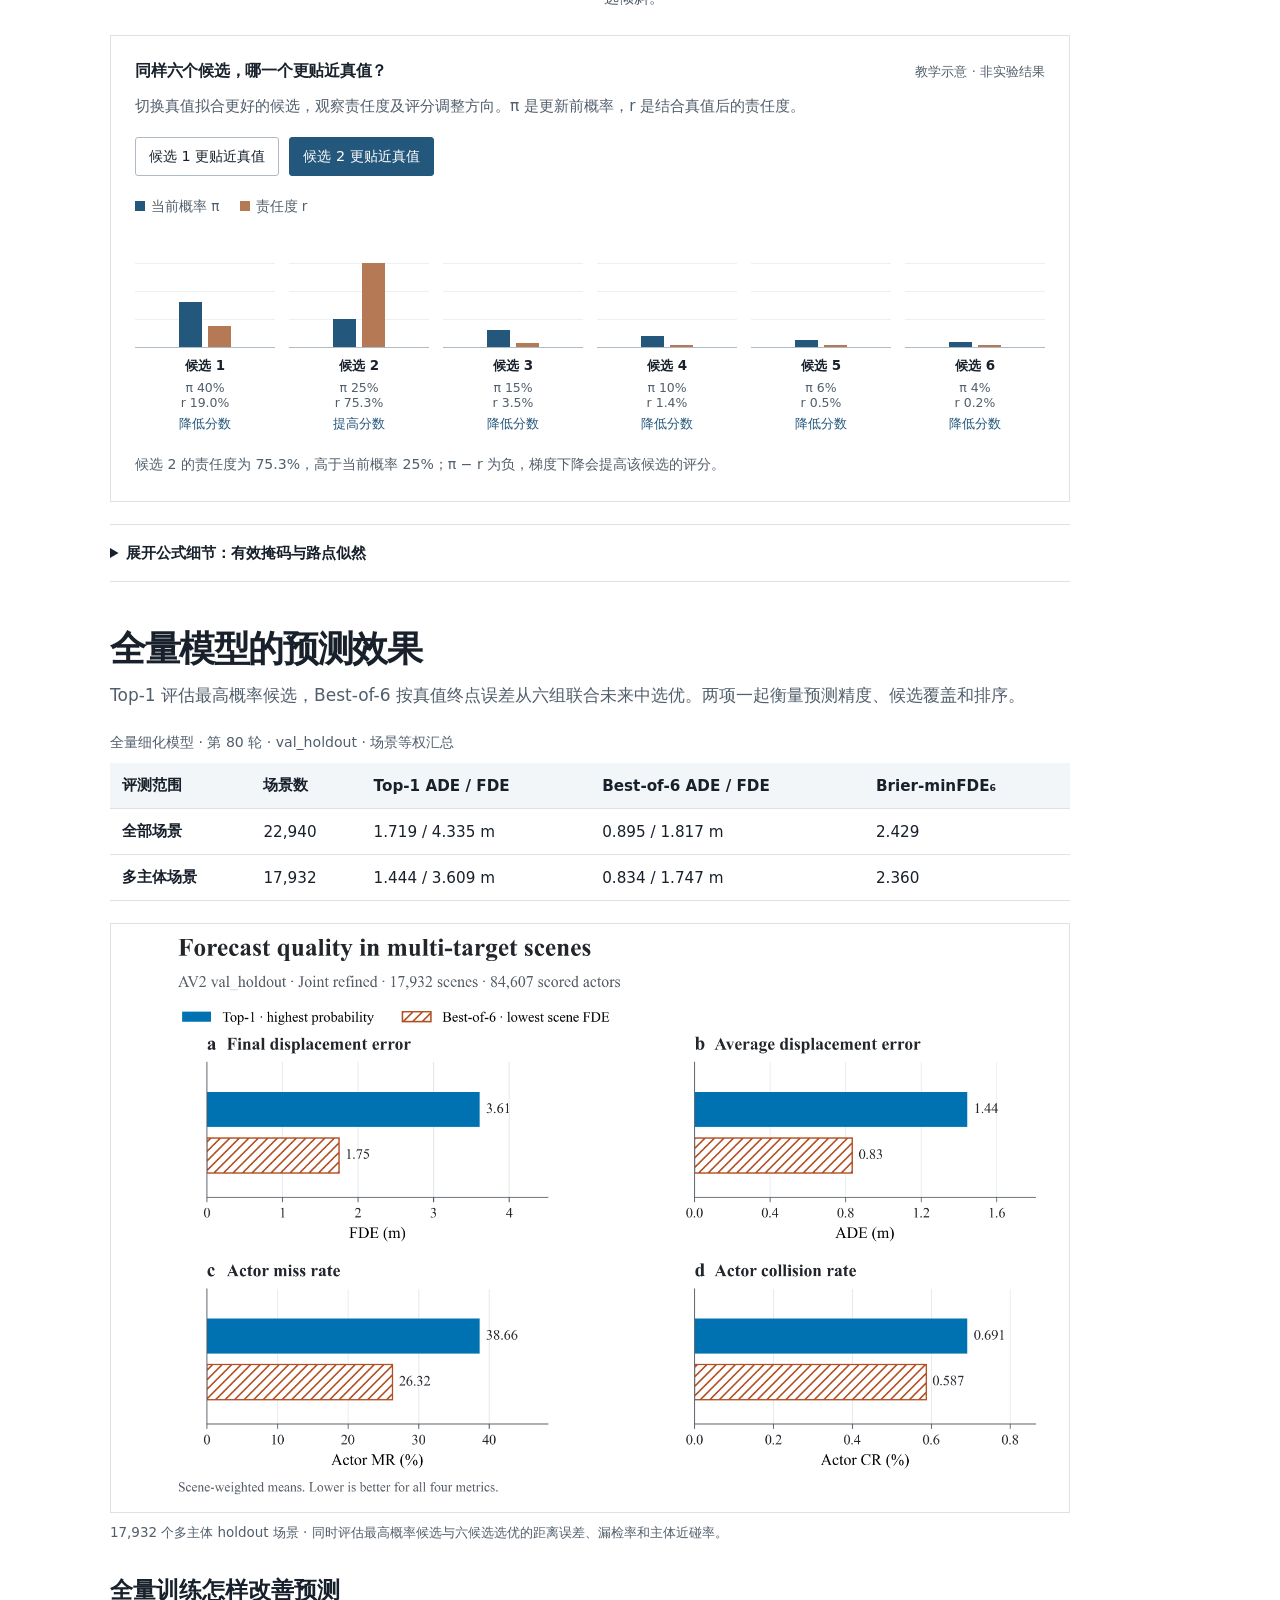
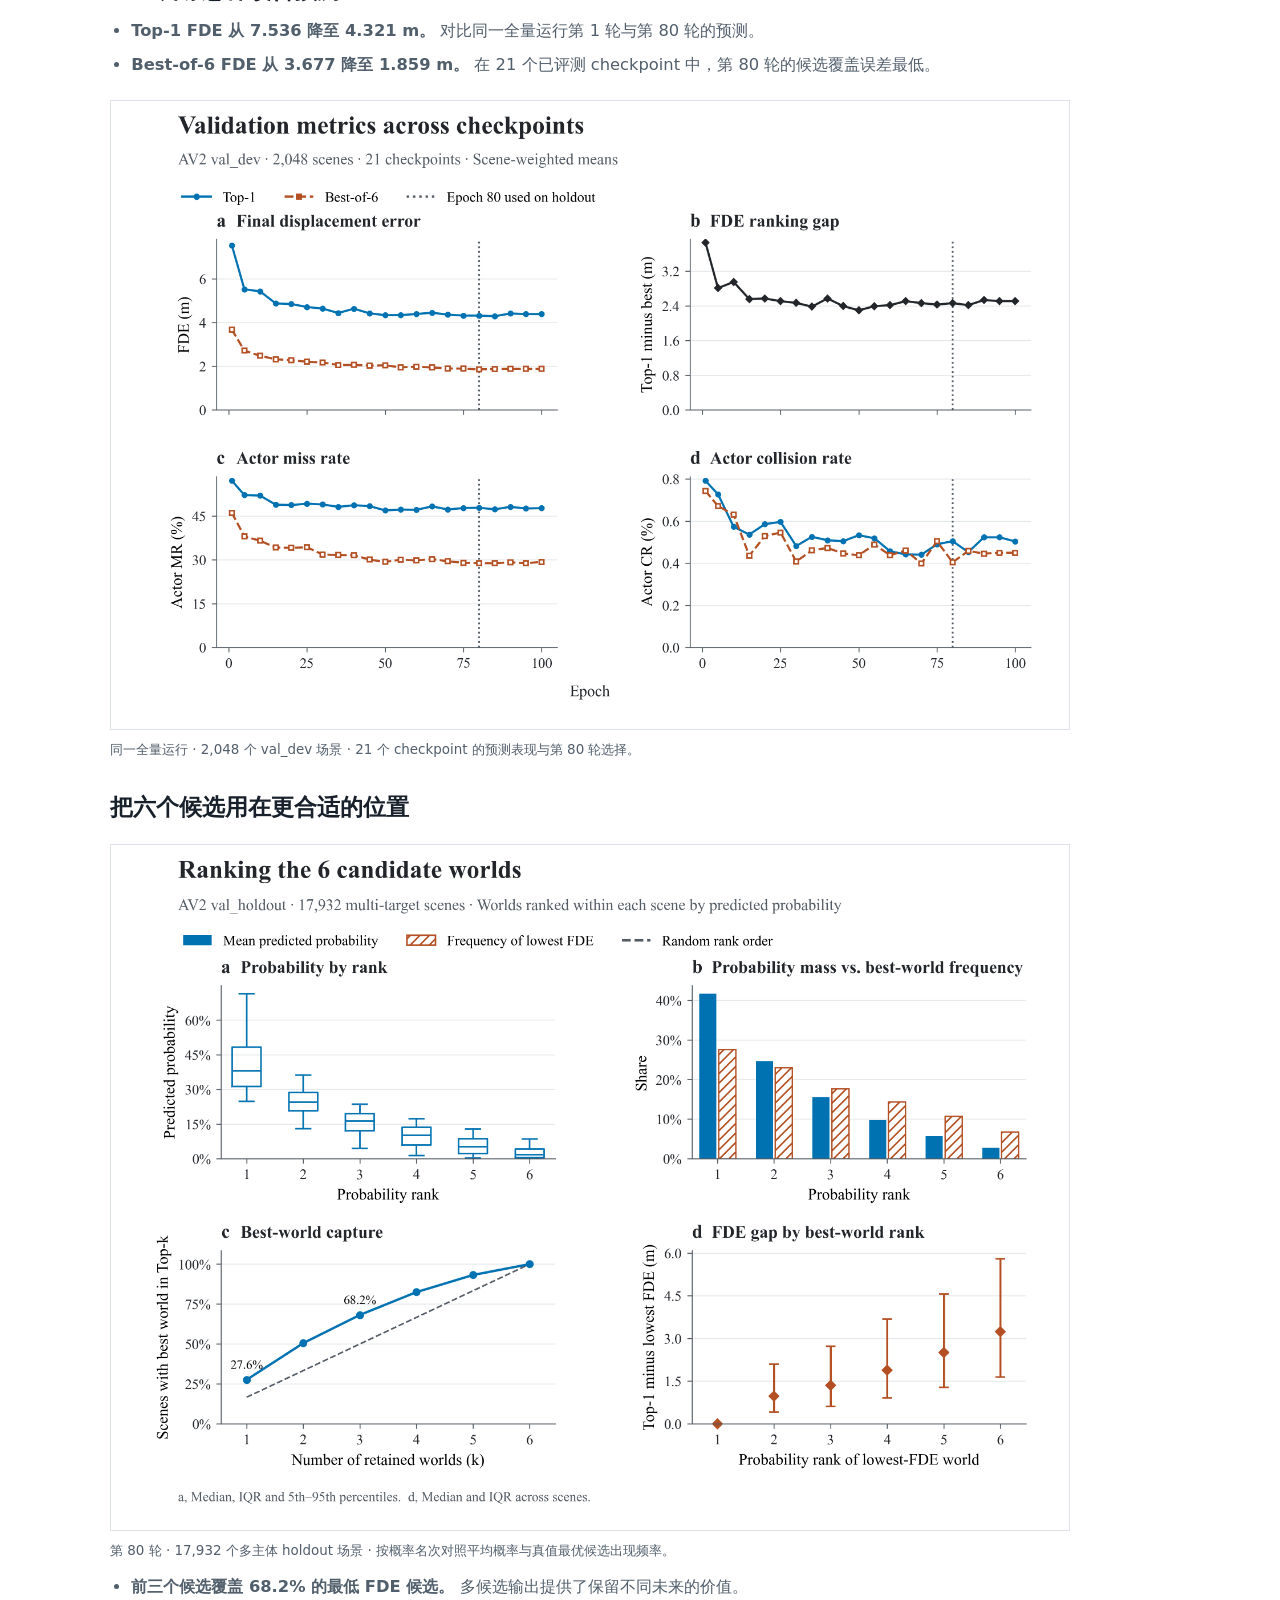
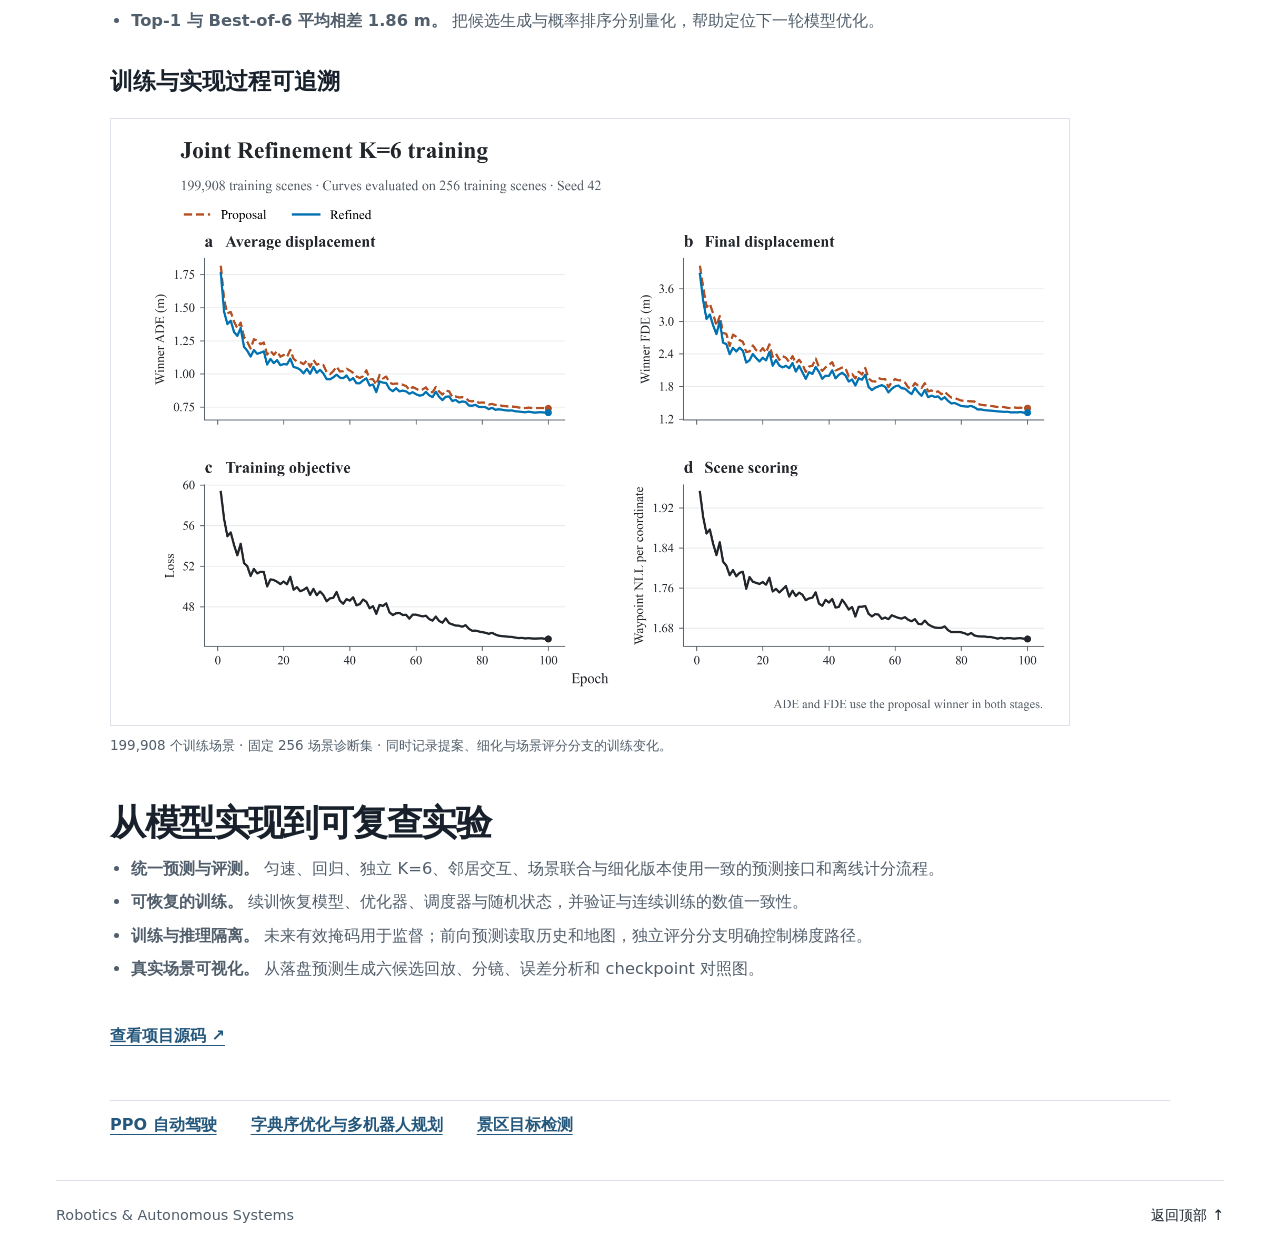
==== commit 03aacf12: "Explain AV2 geometry and mixture scoring losses with interactive formulas" ====
--- a/av2.html
+++ b/av2.html
@@ -1,6 +1,6 @@
 <!doctype html>
 <html lang="zh-CN"><head><meta charset="utf-8"><meta name="viewport" content="width=device-width, initial-scale=1">
-<title>AV2 多智能体运动预测 | Research Portfolio</title><link rel="stylesheet" href="style.css?v=5"><script src="site.js?v=5" defer></script></head>
+<title>AV2 多智能体运动预测 | Research Portfolio</title><link rel="stylesheet" href="style.css?v=6"><script src="site.js?v=6" defer></script></head>
 <body><a class="skip" href="#main">跳到正文</a>
 <header class="shell mast"><a class="brand" href="index.html">Research Portfolio</a><nav class="project-nav" aria-label="项目与源码">
 <div><a href="ppo.html">PPO 自动驾驶</a><a href="https://github.com/5bobo/CASE">GitHub ↗</a></div>
@@ -9,7 +9,7 @@
 <div><a href="detection.html">景区目标检测</a><a href="https://github.com/5bobo/Scenic-danger-zone-recognition">GitHub ↗</a></div></nav></header><main class="shell" id="main"><a class="back" href="index.html#research">← 研究项目</a><article class="study" id="av2">
 <header><p class="method">Argoverse 2 / Joint forecasting / Future refinement</p><h1>AV2 多智能体运动预测</h1><p>从历史轨迹与矢量地图出发，同时预测多个交通参与者未来 6 秒的运动，生成六组联合未来与整场概率。</p></header>
 <dl class="talk-track"><div><dt>研究问题</dt><dd>怎样让多个主体的未来在同一候选中相互协调，并选出更合理的联合预测？</dd></div><div><dt>我的做法</dt><dd>实现联合提案、未来交互细化和独立场景评分，串联训练、预测、评测与动态可视化。</dd></div><div><dt>实验效果</dt><dd>全量细化模型在 22,940 个 holdout 场景上，Best-of-6 FDE 为 1.817 m。</dd></div></dl>
-<nav class="chapter" aria-label="项目目录"><a href="#demos">动态预测</a><a href="#method">方法架构</a><a href="#results">全量结果</a><a href="#engineering">工程实现</a></nav>
+<nav class="chapter" aria-label="项目目录"><a href="#demos">动态预测</a><a href="#method">方法架构</a><a href="#objective">损失设计</a><a href="#results">全量结果</a><a href="#engineering">工程实现</a></nav>
 <h2 id="demos">一段历史，六组联合未来</h2>
 <p>每个面板是一组完整的多主体未来。颜色对应同一目标，面板按场景概率排序，共用时间轴与地图视野。</p>
 <h3>路口分歧 · 候选呈现不同转向</h3>
@@ -27,6 +27,37 @@
 <li><strong>生成六组提案。</strong> 共享循环解码器按 0–2、2–4、4–6 秒分段生成整场轨迹，让同世界目标在提案阶段交换信息。</li>
 <li><strong>细化未来关系。</strong> 在已预测的路径上查询邻近主体与地图，通过时段、主体及地图注意力生成速度残差，再积分修正轨迹。</li>
 <li><strong>对整场未来评分。</strong> 独立评分器重新编码细化轨迹与关系，输出六组候选的归一化概率。</li></ol>
+
+<h2 id="objective">损失函数：让候选更准，让排序更合理</h2>
+<p>轨迹分支把一个联合未来学准确，评分分支学习六组未来的相对概率。两条监督路径分工协作，组成最终训练目标。</p>
+<section class="loss-explainer" aria-label="联合预测损失函数可视化">
+<div class="loss-input"><span class="loss-kicker">共同输入</span><strong>历史与地图 X → 六组联合提案 P₁, …, P₆ → 六组细化轨迹 R₁, …, R₆</strong><p>Y 表示多主体未来真值；每个候选都是整场未来，多个主体共享候选编号 k。</p></div>
+<div class="loss-branches">
+<section class="loss-lane"><header><span class="loss-kicker">轨迹分支 · Geometry</span><h3>先选提案，再沿同一候选细化</h3></header>
+<div class="loss-step"><h4>比较六组初步轨迹</h4><div class="loss-equation"><math xmlns="http://www.w3.org/1998/Math/MathML" display="block" aria-label="J(P,k) = ADE + FDE"><mi>J</mi><mo>(</mo><mi>P</mi><mo>,</mo><mi>k</mi><mo>)</mo><mo>=</mo><mi>ADE</mi><mo>+</mo><mi>FDE</mi></math></div><p>ADE 描述整段路径，FDE 描述未来 6 秒终点，兼顾行进过程与最终位置。</p></div>
+<div class="loss-step"><h4>选定场景级最优提案</h4><div class="loss-equation"><math xmlns="http://www.w3.org/1998/Math/MathML" display="block" aria-label="k star = arg min over k of J(P,k)"><msup><mi>k</mi><mrow><mo>*</mo></mrow></msup><mo>=</mo><munder><mo>arg min</mo><mi>k</mi></munder><mi>J</mi><mo>(</mo><mi>P</mi><mo>,</mo><mi>k</mi><mo>)</mo></math></div><p>按 Proposal 误差选择 k*，该场景的全部目标使用同一个候选编号。</p></div>
+<div class="loss-step"><h4>同时监督提案与细化</h4><div class="loss-equation"><math xmlns="http://www.w3.org/1998/Math/MathML" display="block" aria-label="L geo = J(P,k star) + J(R,k star)"><msub><mi>ℒ</mi><mrow><mtext>geo</mtext></mrow></msub><mo>=</mo><mi>J</mi><mo>(</mo><mi>P</mi><mo>,</mo><msup><mi>k</mi><mrow><mo>*</mo></mrow></msup><mo>)</mo><mo>+</mo><mi>J</mi><mo>(</mo><mi>R</mi><mo>,</mo><msup><mi>k</mi><mrow><mo>*</mo></mrow></msup><mo>)</mo></math></div><p>P 与 R 使用同一个 k*，让初步生成和后续修正沿一致的联合未来学习。</p></div>
+</section>
+<section class="loss-lane"><header><span class="loss-kicker">评分分支 · Scoring</span><h3>保留六组未来，学习整场概率</h3></header>
+<div class="loss-step"><h4>把六个分数变成概率</h4><div class="loss-equation"><math xmlns="http://www.w3.org/1998/Math/MathML" display="block" aria-label="pi = softmax(z)"><mi>π</mi><mo>=</mo><mtext>softmax</mtext><mo>(</mo><mi>z</mi><mo>)</mo></math></div><p>评分器读取停止梯度的细化轨迹与上下文，输出场景级 logits z。</p></div>
+<div class="loss-step"><h4>衡量每个世界对真值的拟合</h4><div class="loss-equation"><math xmlns="http://www.w3.org/1998/Math/MathML" display="block" aria-label="E k = negative log p(Y given R k)"><msub><mi>E</mi><mrow><mi>k</mi></mrow></msub><mo>=</mo><mo>−</mo><mi>log</mi><mi>p</mi><mo>(</mo><mi>Y</mi><mo>|</mo><msub><mi>R</mi><mrow><mi>k</mi></mrow></msub><mo>)</mo></math></div><p>用未来 2、4、6 秒的有效路点计算 Laplace 负对数似然，尺度 b = 2 m。</p></div>
+<div class="loss-step"><h4>对六个世界求混合似然</h4><div class="loss-equation"><math xmlns="http://www.w3.org/1998/Math/MathML" display="block" aria-label="L score = negative log sum over k of pi k times exp negative E k"><msub><mi>ℒ</mi><mrow><mtext>score</mtext></mrow></msub><mo>=</mo><mo>−</mo><mi>log</mi><mrow><munder><mo>∑</mo><mi>k</mi></munder><msub><mi>π</mi><mrow><mi>k</mi></mrow></msub><msup><mi>e</mi><mrow><mo>−</mo><msub><mi>E</mi><mrow><mi>k</mi></mrow></msub></mrow></msup></mrow></math></div><p>把候选概率与真值拟合程度共同纳入目标，评分损失只更新评分分支。</p></div>
+</section>
+</div>
+<div class="loss-total"><div><span class="loss-kicker">联合训练目标</span><p>几何误差与评分 NLL 等权相加，再按有监督场景取平均。</p></div><div class="loss-equation"><math xmlns="http://www.w3.org/1998/Math/MathML" display="block" aria-label="L total = L geo + L score"><msub><mi>ℒ</mi><mrow><mtext>total</mtext></mrow></msub><mo>=</mo><msub><mi>ℒ</mi><mrow><mtext>geo</mtext></mrow></msub><mo>+</mo><msub><mi>ℒ</mi><mrow><mtext>score</mtext></mrow></msub></math></div></div>
+<section class="loss-responsibility"><header><span class="loss-kicker">理解评分如何学习</span><h3>概率 π 与责任度 r 的差，决定排序怎样调整</h3></header>
+<div class="loss-derivation"><div><div class="loss-equation"><math xmlns="http://www.w3.org/1998/Math/MathML" display="block" aria-label="r k = pi k exp negative E k divided by sum over j pi j exp negative E j"><msub><mi>r</mi><mrow><mi>k</mi></mrow></msub><mo>=</mo><mfrac><mrow><msub><mi>π</mi><mrow><mi>k</mi></mrow></msub><msup><mi>e</mi><mrow><mo>−</mo><msub><mi>E</mi><mrow><mi>k</mi></mrow></msub></mrow></msup></mrow><mrow><munder><mo>∑</mo><mi>j</mi></munder><msub><mi>π</mi><mrow><mi>j</mi></mrow></msub><msup><mi>e</mi><mrow><mo>−</mo><msub><mi>E</mi><mrow><mi>j</mi></mrow></msub></mrow></msup></mrow></mfrac></math></div><p>责任度 r：结合当前概率和真值拟合后，各候选对解释真值的贡献。</p></div><div><div class="loss-equation"><math xmlns="http://www.w3.org/1998/Math/MathML" display="block" aria-label="partial L score over partial z k = pi k minus r k"><mfrac><mrow><mo>∂</mo><msub><mi>ℒ</mi><mrow><mtext>score</mtext></mrow></msub></mrow><mrow><mo>∂</mo><msub><mi>z</mi><mrow><mi>k</mi></mrow></msub></mrow></mfrac><mo>=</mo><msub><mi>π</mi><mrow><mi>k</mi></mrow></msub><mo>−</mo><msub><mi>r</mi><mrow><mi>k</mi></mrow></msub></math></div><p>当 rₖ &gt; πₖ 时，梯度下降提高 zₖ；反之降低，使评分向拟合更好的候选倾斜。</p></div></div>
+<div class="loss-demo"><div class="loss-demo-heading"><h4>同样六个候选，哪一个更贴近真值？</h4><span class="loss-demo-label">教学示意 · 非实验结果</span></div>
+<p>切换真值拟合更好的候选，观察责任度及评分调整方向。π 是更新前概率，r 是结合真值后的责任度。</p>
+<div class="loss-demo-controls" role="group" aria-label="选择教学示意中的最佳拟合候选"><button type="button" data-loss-fit="0" aria-pressed="false">候选 1 更贴近真值</button><button type="button" data-loss-fit="1" aria-pressed="true">候选 2 更贴近真值</button></div>
+<div class="loss-demo-legend"><span><i class="probability-key"></i>当前概率 π</span><span><i class="responsibility-key"></i>责任度 r</span></div>
+<ol class="loss-worlds" aria-label="六候选概率与责任度对照"></ol><p class="loss-demo-status" aria-live="polite"></p>
+</div>
+</section>
+<details class="loss-implementation"><summary>展开公式细节：有效掩码与路点似然</summary>
+<div class="loss-equation"><math xmlns="http://www.w3.org/1998/Math/MathML" display="block" aria-label="E k sums valid waypoint coordinates: absolute error divided by 2 plus log 4"><msub><mi>E</mi><mrow><mi>k</mi></mrow></msub><mo>=</mo><munder><mo>∑</mo><mrow><mo>(</mo><mi>i</mi><mo>,</mo><mi>t</mi><mo>,</mo><mi>c</mi><mo>)</mo><mo>∈</mo><mi>Ω</mi></mrow></munder><mo>[</mo><mfrac><mrow><mo>|</mo><msub><mi>Y</mi><mrow><mi>itc</mi></mrow></msub><mo>−</mo><msub><mi>R</mi><mrow><mi>kitc</mi></mrow></msub><mo>|</mo></mrow><mrow><mn>2</mn></mrow></mfrac><mo>+</mo><mi>log</mi><mn>4</mn><mo>]</mo></math></div><ul><li>Ω 是目标有效掩码与未来有效掩码共同确定的路点坐标集合，t ∈ {2, 4, 6} 秒，c ∈ {x, y}；常数 log 4 对应 Laplace 尺度 2 m。</li><li>ADE 先对每个目标的有效帧取平均，再对有效目标取平均；FDE 对未来第 60 帧有效的目标取平均。</li><li>几何分支沿 k* 传播梯度；评分能量使用 R.detach()，评分器输入的轨迹与上下文也停止梯度。</li><li>实现对应 <code>predictors/refinement_loss.py</code> 与 <code>predictors/refinement.py</code>；评分梯度公式按单场景表示。</li></ul>
+</details>
+</section>
 <h2 id="results">全量模型的预测效果</h2>
 <p>Top-1 评估最高概率候选，Best-of-6 按真值终点误差从六组联合未来中选优。两项一起衡量预测精度、候选覆盖和排序。</p>
 <div class="table-scroll"><table><caption>全量细化模型 · 第 80 轮 · val_holdout · 场景等权汇总</caption><thead><tr><th scope="col">评测范围</th><th scope="col">场景数</th><th scope="col">Top-1 ADE / FDE</th><th scope="col">Best-of-6 ADE / FDE</th><th scope="col">Brier-minFDE₆</th></tr></thead><tbody>
--- a/style.css
+++ b/style.css
@@ -225,3 +225,62 @@
   #av2 > h3 {margin-top:26px}
   #av2 .forecast-video figcaption {font-size:.8rem}
 }
+
+/* Loss formulas remain selectable text, with a separate path for each objective. */
+.loss-explainer {max-width:960px;margin-top:22px;--geometry:#24577c;--scoring:#996044}
+.loss-explainer h3,.loss-explainer h4 {margin:0;line-height:1.4;letter-spacing:-.015em}
+.loss-explainer h3 {font-size:1.2rem}
+.loss-explainer h4 {font-size:1rem}
+.loss-explainer p {font-size:.96rem;line-height:1.7}
+.loss-kicker {display:block;font-size:.84rem;font-weight:650;color:var(--geometry);margin-bottom:7px}
+.loss-input {padding:20px 24px;background:var(--field);border:1px solid var(--rule)}
+.loss-input strong {display:block;font-size:1.05rem;font-weight:600;line-height:1.8}
+.loss-input p {margin-top:8px}
+.loss-branches {display:grid;grid-template-columns:repeat(2,minmax(0,1fr));gap:28px;margin-top:28px}
+.loss-lane {min-width:0;border-top:3px solid var(--geometry)}
+.loss-lane:nth-child(2) {border-color:var(--scoring)}
+.loss-lane:nth-child(2) .loss-kicker {color:var(--scoring)}
+.loss-lane header {padding-top:16px;margin-bottom:0}
+.loss-step {padding:22px 0;border-bottom:1px solid var(--rule)}
+.loss-equation {overflow-x:auto;padding:15px 0;margin:0;min-width:0;color:var(--ink);font-size:clamp(1.15rem,2.1vw,1.5rem)}
+.loss-equation math {width:max-content;max-width:none;margin:0;line-height:1.6;text-align:left}
+.loss-total {display:grid;grid-template-columns:minmax(0,1fr) auto;align-items:center;gap:20px;padding:22px 24px;margin-top:26px;background:var(--field);border:1px solid var(--rule)}
+.loss-total > * {min-width:0}
+.loss-total .loss-equation {font-size:1.6rem}
+.loss-responsibility {margin-top:34px}
+.loss-responsibility header {margin-bottom:12px}
+.loss-derivation {display:grid;grid-template-columns:repeat(2,minmax(0,1fr));gap:28px}
+.loss-derivation > div {min-width:0}
+.loss-demo {margin-top:24px;padding:24px;border:1px solid var(--rule)}
+.loss-demo-heading {display:flex;flex-wrap:wrap;align-items:baseline;justify-content:space-between;gap:8px 20px;margin-bottom:10px}
+.loss-demo-label {font-size:.82rem;color:var(--secondary)}
+.loss-demo-controls {display:flex;flex-wrap:wrap;gap:10px;margin-top:18px}
+.loss-demo button {font:inherit;font-size:.9rem;padding:9px 13px;color:var(--ink);background:white;border:1px solid #aebbc5;border-radius:3px;cursor:pointer}
+.loss-demo button[aria-pressed="true"] {color:white;background:var(--geometry);border-color:var(--geometry)}
+.loss-demo-legend {display:flex;flex-wrap:wrap;gap:20px;margin:22px 0 0;font-size:.85rem;color:var(--secondary)}
+.loss-demo-legend i {display:inline-block;width:10px;height:10px;margin-right:6px}
+.probability-key,.loss-world-bar.pi {background:#24577c}
+.responsibility-key,.loss-world-bar.r {background:#b57955}
+.loss-worlds {display:grid;grid-template-columns:repeat(6,minmax(0,1fr));list-style:none;gap:14px;padding:0;margin:20px 0}
+.loss-worlds li {min-width:0;text-align:center;font-size:.84rem}
+.loss-world-track {display:flex;align-items:flex-end;justify-content:center;gap:6px;height:112px;border-bottom:1px solid #aebbc5;background:repeating-linear-gradient(to top,transparent 0,transparent 27px,#eef1f4 27px,#eef1f4 28px)}
+.loss-world-bar {width:23px;max-width:35%;min-height:2px;transition:height .25s}
+.loss-world-label {display:block;margin-top:9px;font-weight:650}
+.loss-world-values {display:block;color:var(--secondary);font-size:.78rem;margin-top:5px;font-variant-numeric:tabular-nums}
+.loss-world-change {display:block;color:var(--geometry);font-size:.8rem;margin-top:6px}
+.loss-demo .loss-demo-status {font-size:.88rem}
+.loss-implementation {margin-top:22px;border-block:1px solid var(--rule);padding:16px 0;color:var(--secondary)}
+.loss-implementation summary {font-size:.94rem;font-weight:600;cursor:pointer;color:var(--ink);line-height:1.6}
+.loss-implementation ul {padding-left:1.3em;margin:12px 0 0;font-size:.9rem;line-height:1.8}
+.loss-implementation li + li {margin-top:8px}
+.loss-implementation code {overflow-wrap:anywhere}
+@media(max-width:700px) {
+  .loss-branches,.loss-derivation {grid-template-columns:1fr;gap:24px}
+  .loss-total {grid-template-columns:1fr;gap:8px}
+  .loss-input,.loss-total,.loss-demo {padding:18px}
+  .loss-worlds {gap:6px}
+  .loss-world-values {font-size:.7rem}
+  .loss-demo-label {font-size:.8rem}
+  .loss-equation {font-size:1.25rem}
+}
+@media(prefers-reduced-motion:reduce) {.loss-world-bar {transition:none}}
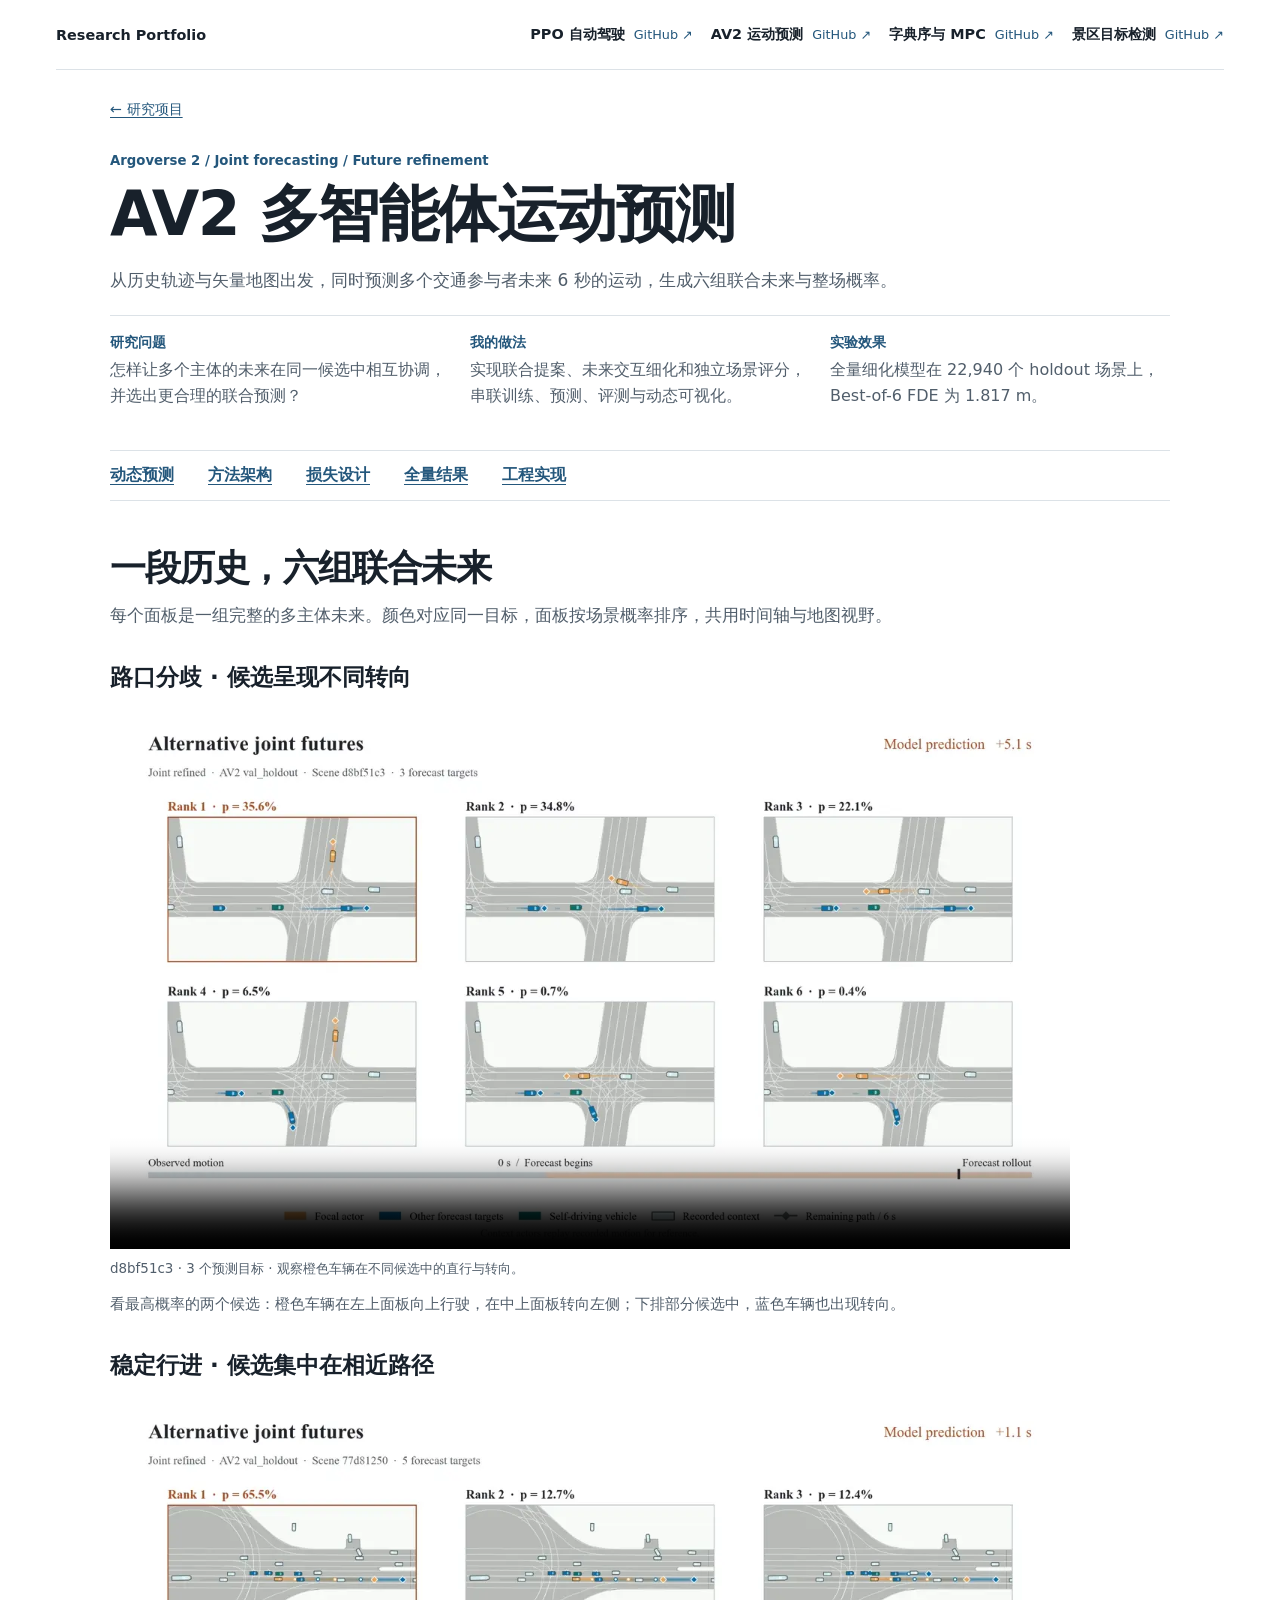
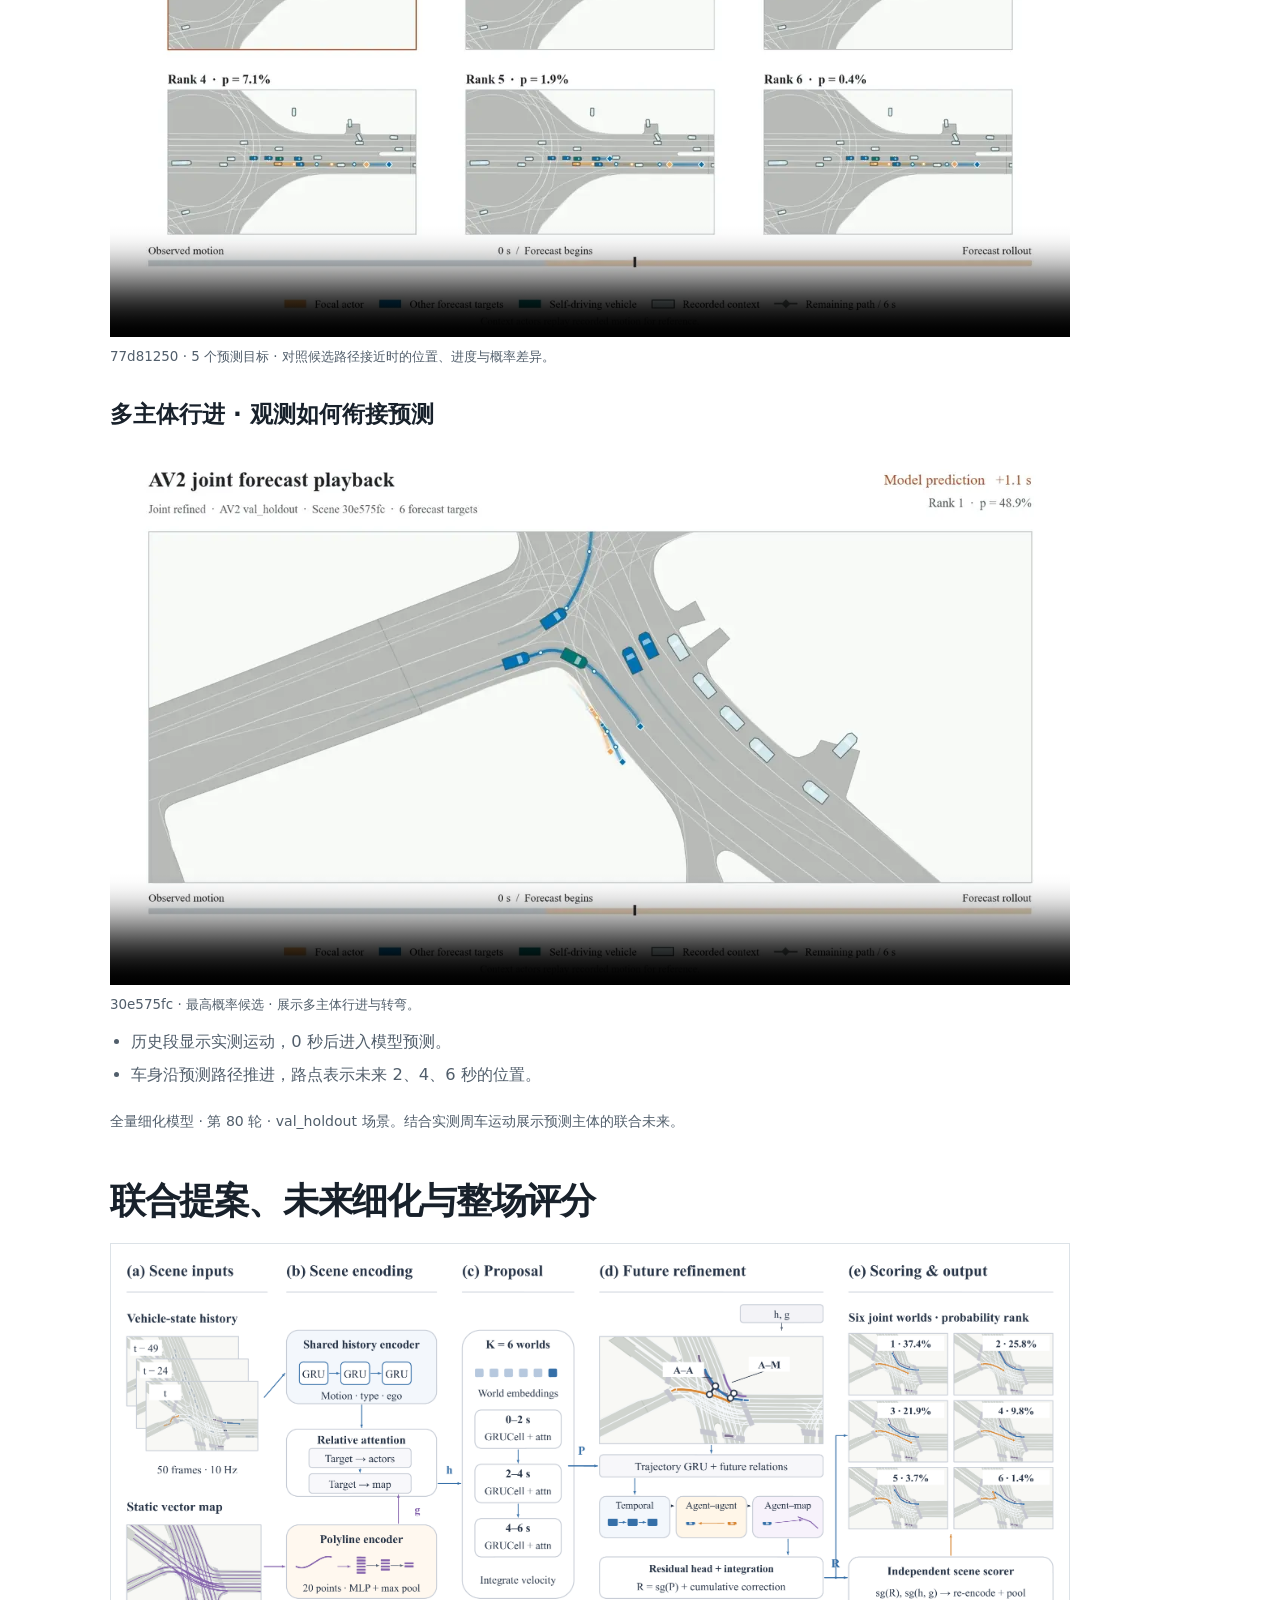
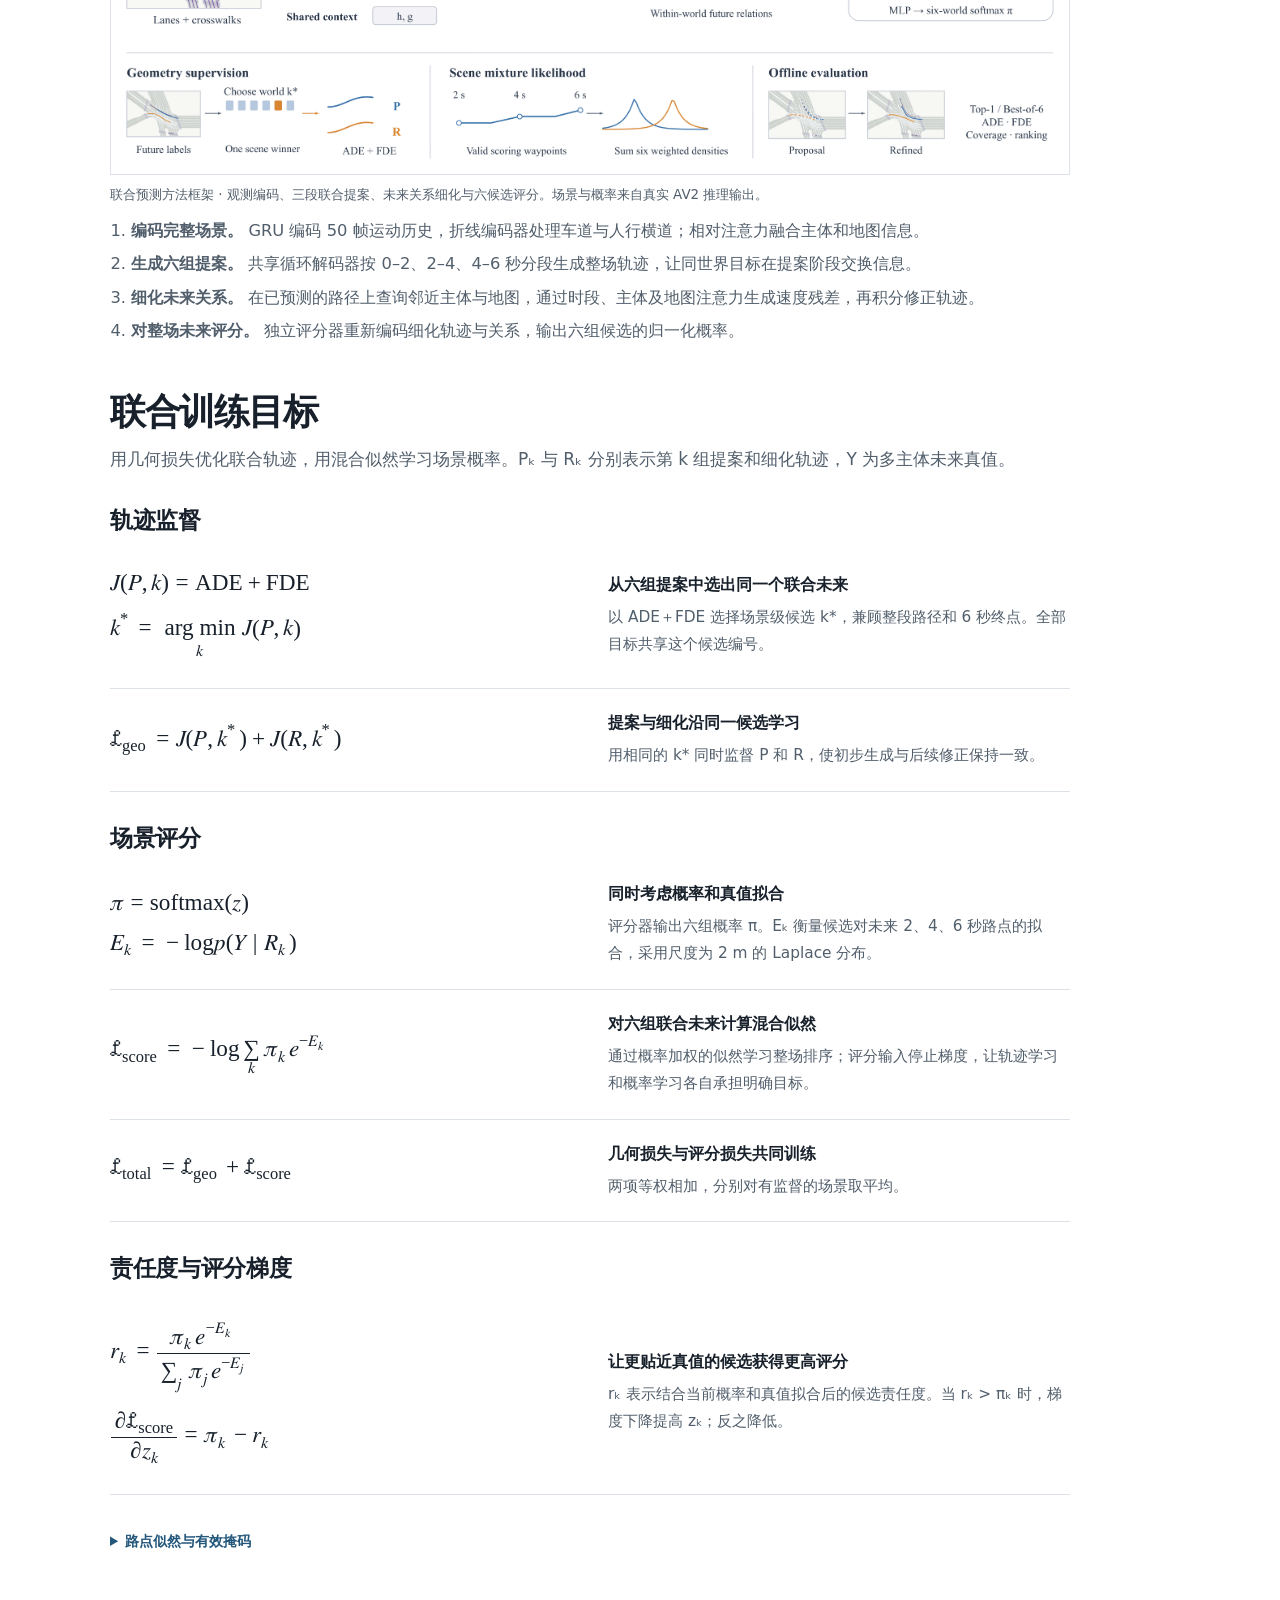
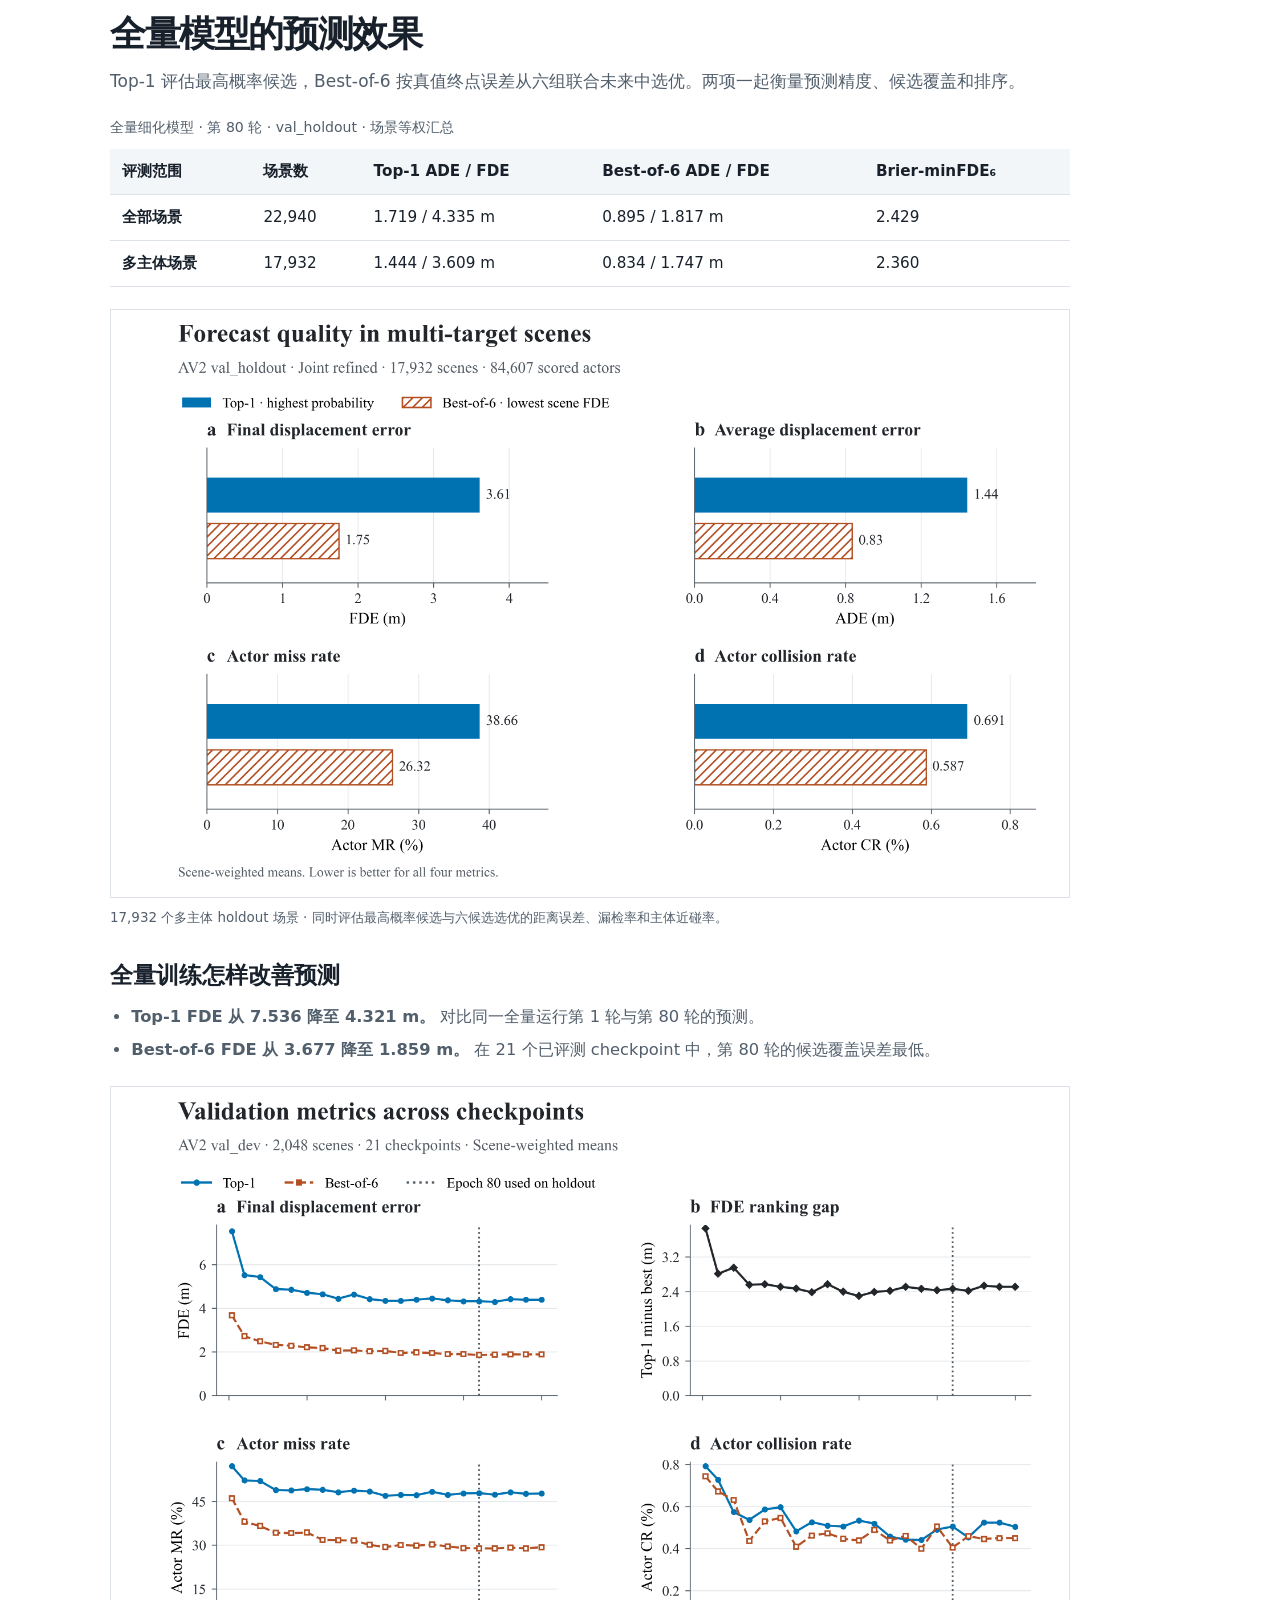
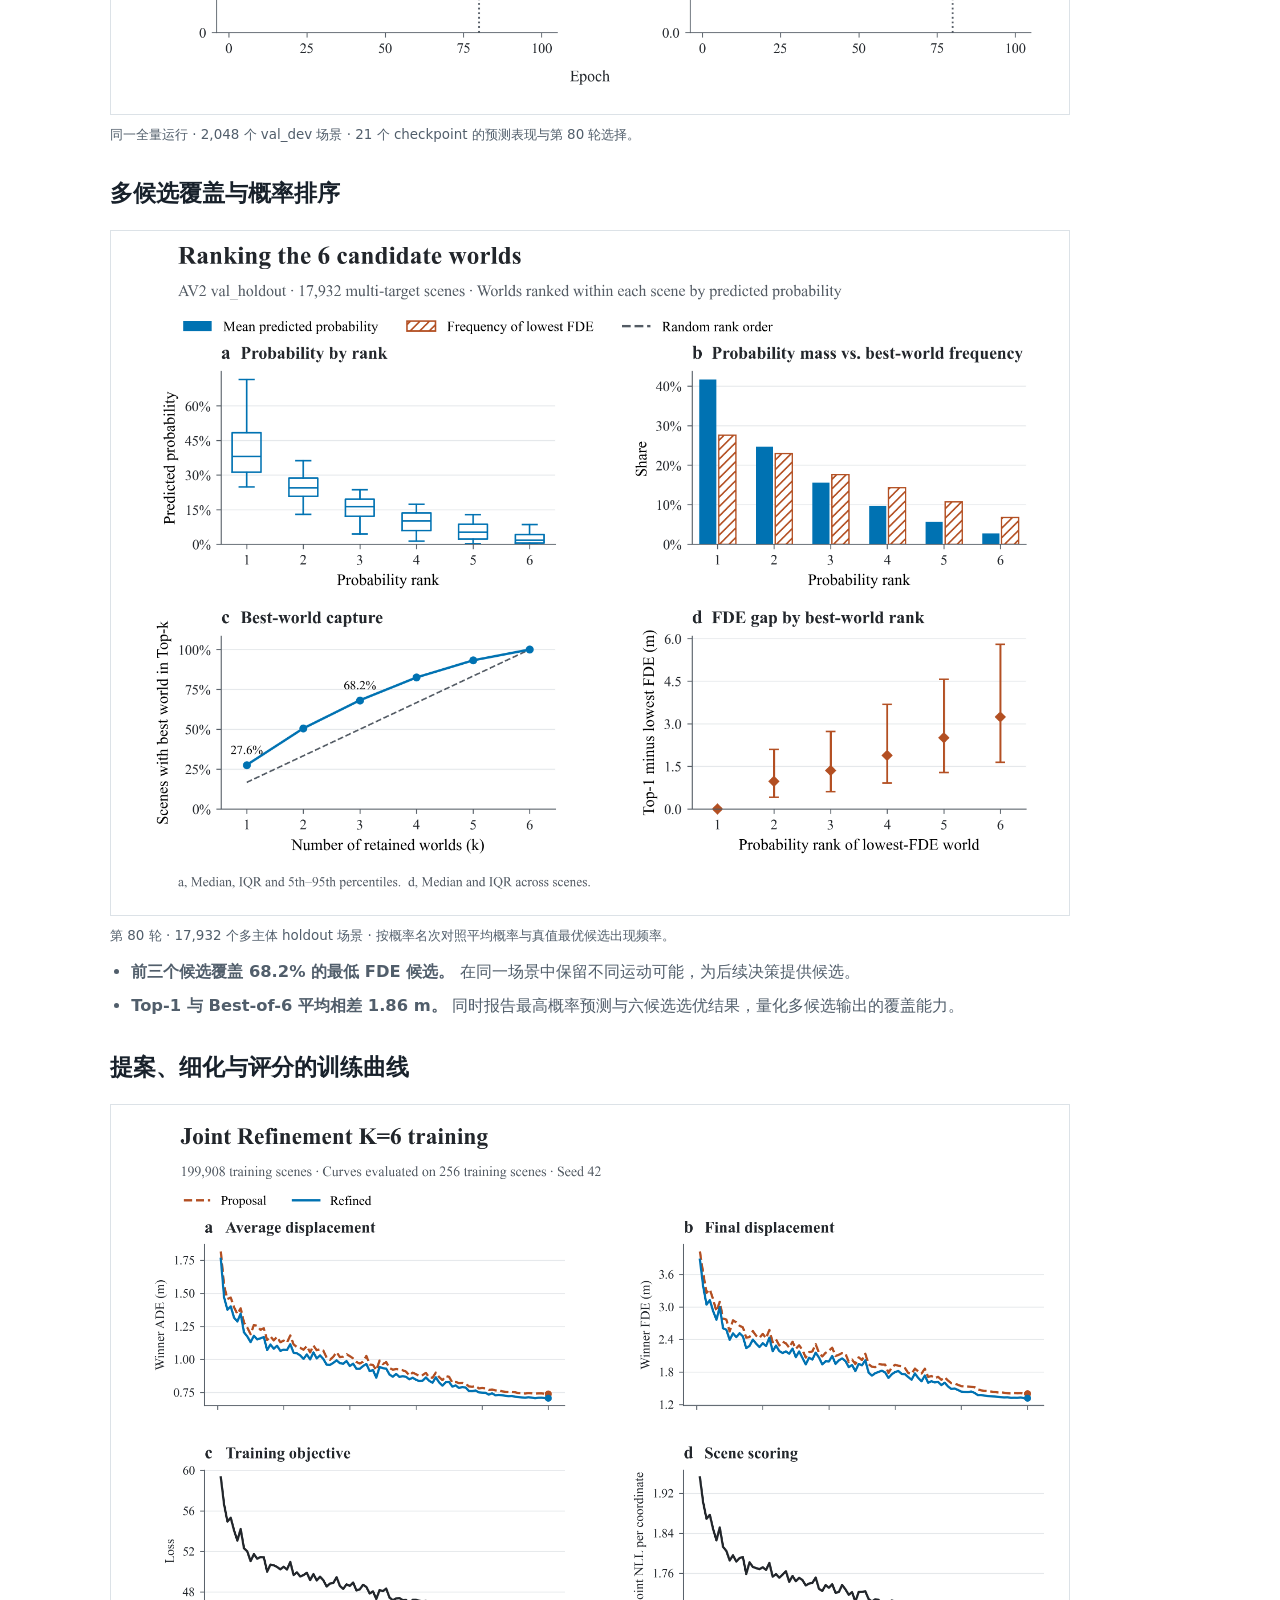
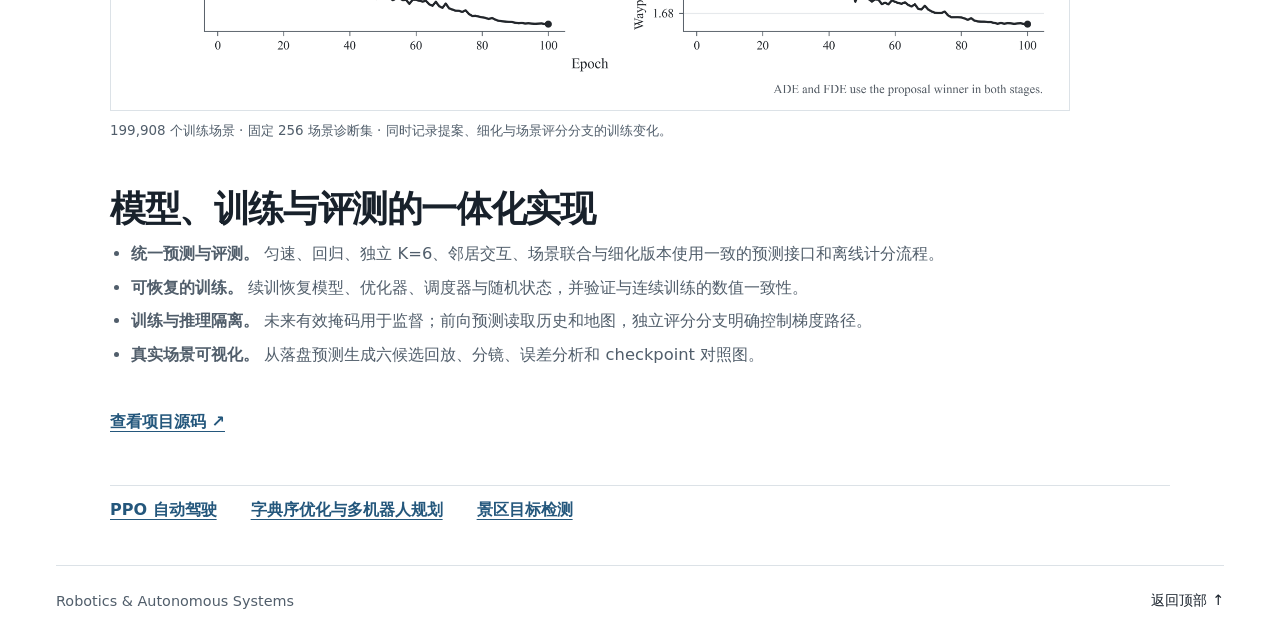
==== commit 3bcf7bce: "Simplify AV2 loss typography and sharpen portfolio project descriptions" ====
--- a/av2.html
+++ b/av2.html
@@ -1,6 +1,6 @@
 <!doctype html>
 <html lang="zh-CN"><head><meta charset="utf-8"><meta name="viewport" content="width=device-width, initial-scale=1">
-<title>AV2 多智能体运动预测 | Research Portfolio</title><link rel="stylesheet" href="style.css?v=6"><script src="site.js?v=6" defer></script></head>
+<title>AV2 多智能体运动预测 | Research Portfolio</title><link rel="stylesheet" href="style.css?v=7"><script src="site.js?v=7" defer></script></head>
 <body><a class="skip" href="#main">跳到正文</a>
 <header class="shell mast"><a class="brand" href="index.html">Research Portfolio</a><nav class="project-nav" aria-label="项目与源码">
 <div><a href="ppo.html">PPO 自动驾驶</a><a href="https://github.com/5bobo/CASE">GitHub ↗</a></div>
@@ -20,43 +20,31 @@
 <h3>多主体行进 · 观测如何衔接预测</h3>
 <figure class="forecast-video"><video width="2560" height="1440" controls playsinline preload="none" poster="assets/av2/intersection.webp" src="assets/av2/intersection.mp4" aria-label="30e575fc · 最高概率候选 · 展示多主体行进与转弯。"></video><figcaption>30e575fc · 最高概率候选 · 展示多主体行进与转弯。</figcaption></figure>
 <ul class="notes"><li>历史段显示实测运动，0 秒后进入模型预测。</li><li>车身沿预测路径推进，路点表示未来 2、4、6 秒的位置。</li></ul>
-<p class="experiment-note">以上回放均来自全量细化运行第 80 轮的 val_holdout 预测。上下文按实测运动回放，车身按类别设置示意尺寸。</p>
+<p class="experiment-note">全量细化模型 · 第 80 轮 · val_holdout 场景。结合实测周车运动展示预测主体的联合未来。</p>
 <h2 id="method">联合提案、未来细化与整场评分</h2>
-<figure data-zoom-image="av2/framework.png"><a href="assets/av2/framework.png" aria-label="放大查看：项目 PPT 方法框架图 · 观测编码、三段联合提案、未来关系细化与六候选评分。场景与概率来自真实 AV2 推理输出。"><img src="assets/av2/framework.png" width="4725" height="2614" alt="项目 PPT 方法框架图 · 观测编码、三段联合提案、未来关系细化与六候选评分。场景与概率来自真实 AV2 推理输出。" decoding="async"></a><figcaption>项目 PPT 方法框架图 · 观测编码、三段联合提案、未来关系细化与六候选评分。场景与概率来自真实 AV2 推理输出。</figcaption></figure>
+<figure data-zoom-image="av2/framework.png"><a href="assets/av2/framework.png" aria-label="放大查看：联合预测方法框架 · 观测编码、三段联合提案、未来关系细化与六候选评分。场景与概率来自真实 AV2 推理输出。"><img src="assets/av2/framework.png" width="4725" height="2614" alt="联合预测方法框架 · 观测编码、三段联合提案、未来关系细化与六候选评分。场景与概率来自真实 AV2 推理输出。" decoding="async"></a><figcaption>联合预测方法框架 · 观测编码、三段联合提案、未来关系细化与六候选评分。场景与概率来自真实 AV2 推理输出。</figcaption></figure>
 <ol class="notes"><li><strong>编码完整场景。</strong> GRU 编码 50 帧运动历史，折线编码器处理车道与人行横道；相对注意力融合主体和地图信息。</li>
 <li><strong>生成六组提案。</strong> 共享循环解码器按 0–2、2–4、4–6 秒分段生成整场轨迹，让同世界目标在提案阶段交换信息。</li>
 <li><strong>细化未来关系。</strong> 在已预测的路径上查询邻近主体与地图，通过时段、主体及地图注意力生成速度残差，再积分修正轨迹。</li>
 <li><strong>对整场未来评分。</strong> 独立评分器重新编码细化轨迹与关系，输出六组候选的归一化概率。</li></ol>
 
-<h2 id="objective">损失函数：让候选更准，让排序更合理</h2>
-<p>轨迹分支把一个联合未来学准确，评分分支学习六组未来的相对概率。两条监督路径分工协作，组成最终训练目标。</p>
-<section class="loss-explainer" aria-label="联合预测损失函数可视化">
-<div class="loss-input"><span class="loss-kicker">共同输入</span><strong>历史与地图 X → 六组联合提案 P₁, …, P₆ → 六组细化轨迹 R₁, …, R₆</strong><p>Y 表示多主体未来真值；每个候选都是整场未来，多个主体共享候选编号 k。</p></div>
-<div class="loss-branches">
-<section class="loss-lane"><header><span class="loss-kicker">轨迹分支 · Geometry</span><h3>先选提案，再沿同一候选细化</h3></header>
-<div class="loss-step"><h4>比较六组初步轨迹</h4><div class="loss-equation"><math xmlns="http://www.w3.org/1998/Math/MathML" display="block" aria-label="J(P,k) = ADE + FDE"><mi>J</mi><mo>(</mo><mi>P</mi><mo>,</mo><mi>k</mi><mo>)</mo><mo>=</mo><mi>ADE</mi><mo>+</mo><mi>FDE</mi></math></div><p>ADE 描述整段路径，FDE 描述未来 6 秒终点，兼顾行进过程与最终位置。</p></div>
-<div class="loss-step"><h4>选定场景级最优提案</h4><div class="loss-equation"><math xmlns="http://www.w3.org/1998/Math/MathML" display="block" aria-label="k star = arg min over k of J(P,k)"><msup><mi>k</mi><mrow><mo>*</mo></mrow></msup><mo>=</mo><munder><mo>arg min</mo><mi>k</mi></munder><mi>J</mi><mo>(</mo><mi>P</mi><mo>,</mo><mi>k</mi><mo>)</mo></math></div><p>按 Proposal 误差选择 k*，该场景的全部目标使用同一个候选编号。</p></div>
-<div class="loss-step"><h4>同时监督提案与细化</h4><div class="loss-equation"><math xmlns="http://www.w3.org/1998/Math/MathML" display="block" aria-label="L geo = J(P,k star) + J(R,k star)"><msub><mi>ℒ</mi><mrow><mtext>geo</mtext></mrow></msub><mo>=</mo><mi>J</mi><mo>(</mo><mi>P</mi><mo>,</mo><msup><mi>k</mi><mrow><mo>*</mo></mrow></msup><mo>)</mo><mo>+</mo><mi>J</mi><mo>(</mo><mi>R</mi><mo>,</mo><msup><mi>k</mi><mrow><mo>*</mo></mrow></msup><mo>)</mo></math></div><p>P 与 R 使用同一个 k*，让初步生成和后续修正沿一致的联合未来学习。</p></div>
-</section>
-<section class="loss-lane"><header><span class="loss-kicker">评分分支 · Scoring</span><h3>保留六组未来，学习整场概率</h3></header>
-<div class="loss-step"><h4>把六个分数变成概率</h4><div class="loss-equation"><math xmlns="http://www.w3.org/1998/Math/MathML" display="block" aria-label="pi = softmax(z)"><mi>π</mi><mo>=</mo><mtext>softmax</mtext><mo>(</mo><mi>z</mi><mo>)</mo></math></div><p>评分器读取停止梯度的细化轨迹与上下文，输出场景级 logits z。</p></div>
-<div class="loss-step"><h4>衡量每个世界对真值的拟合</h4><div class="loss-equation"><math xmlns="http://www.w3.org/1998/Math/MathML" display="block" aria-label="E k = negative log p(Y given R k)"><msub><mi>E</mi><mrow><mi>k</mi></mrow></msub><mo>=</mo><mo>−</mo><mi>log</mi><mi>p</mi><mo>(</mo><mi>Y</mi><mo>|</mo><msub><mi>R</mi><mrow><mi>k</mi></mrow></msub><mo>)</mo></math></div><p>用未来 2、4、6 秒的有效路点计算 Laplace 负对数似然，尺度 b = 2 m。</p></div>
-<div class="loss-step"><h4>对六个世界求混合似然</h4><div class="loss-equation"><math xmlns="http://www.w3.org/1998/Math/MathML" display="block" aria-label="L score = negative log sum over k of pi k times exp negative E k"><msub><mi>ℒ</mi><mrow><mtext>score</mtext></mrow></msub><mo>=</mo><mo>−</mo><mi>log</mi><mrow><munder><mo>∑</mo><mi>k</mi></munder><msub><mi>π</mi><mrow><mi>k</mi></mrow></msub><msup><mi>e</mi><mrow><mo>−</mo><msub><mi>E</mi><mrow><mi>k</mi></mrow></msub></mrow></msup></mrow></math></div><p>把候选概率与真值拟合程度共同纳入目标，评分损失只更新评分分支。</p></div>
-</section>
-</div>
-<div class="loss-total"><div><span class="loss-kicker">联合训练目标</span><p>几何误差与评分 NLL 等权相加，再按有监督场景取平均。</p></div><div class="loss-equation"><math xmlns="http://www.w3.org/1998/Math/MathML" display="block" aria-label="L total = L geo + L score"><msub><mi>ℒ</mi><mrow><mtext>total</mtext></mrow></msub><mo>=</mo><msub><mi>ℒ</mi><mrow><mtext>geo</mtext></mrow></msub><mo>+</mo><msub><mi>ℒ</mi><mrow><mtext>score</mtext></mrow></msub></math></div></div>
-<section class="loss-responsibility"><header><span class="loss-kicker">理解评分如何学习</span><h3>概率 π 与责任度 r 的差，决定排序怎样调整</h3></header>
-<div class="loss-derivation"><div><div class="loss-equation"><math xmlns="http://www.w3.org/1998/Math/MathML" display="block" aria-label="r k = pi k exp negative E k divided by sum over j pi j exp negative E j"><msub><mi>r</mi><mrow><mi>k</mi></mrow></msub><mo>=</mo><mfrac><mrow><msub><mi>π</mi><mrow><mi>k</mi></mrow></msub><msup><mi>e</mi><mrow><mo>−</mo><msub><mi>E</mi><mrow><mi>k</mi></mrow></msub></mrow></msup></mrow><mrow><munder><mo>∑</mo><mi>j</mi></munder><msub><mi>π</mi><mrow><mi>j</mi></mrow></msub><msup><mi>e</mi><mrow><mo>−</mo><msub><mi>E</mi><mrow><mi>j</mi></mrow></msub></mrow></msup></mrow></mfrac></math></div><p>责任度 r：结合当前概率和真值拟合后，各候选对解释真值的贡献。</p></div><div><div class="loss-equation"><math xmlns="http://www.w3.org/1998/Math/MathML" display="block" aria-label="partial L score over partial z k = pi k minus r k"><mfrac><mrow><mo>∂</mo><msub><mi>ℒ</mi><mrow><mtext>score</mtext></mrow></msub></mrow><mrow><mo>∂</mo><msub><mi>z</mi><mrow><mi>k</mi></mrow></msub></mrow></mfrac><mo>=</mo><msub><mi>π</mi><mrow><mi>k</mi></mrow></msub><mo>−</mo><msub><mi>r</mi><mrow><mi>k</mi></mrow></msub></math></div><p>当 rₖ &gt; πₖ 时，梯度下降提高 zₖ；反之降低，使评分向拟合更好的候选倾斜。</p></div></div>
-<div class="loss-demo"><div class="loss-demo-heading"><h4>同样六个候选，哪一个更贴近真值？</h4><span class="loss-demo-label">教学示意 · 非实验结果</span></div>
-<p>切换真值拟合更好的候选，观察责任度及评分调整方向。π 是更新前概率，r 是结合真值后的责任度。</p>
-<div class="loss-demo-controls" role="group" aria-label="选择教学示意中的最佳拟合候选"><button type="button" data-loss-fit="0" aria-pressed="false">候选 1 更贴近真值</button><button type="button" data-loss-fit="1" aria-pressed="true">候选 2 更贴近真值</button></div>
-<div class="loss-demo-legend"><span><i class="probability-key"></i>当前概率 π</span><span><i class="responsibility-key"></i>责任度 r</span></div>
-<ol class="loss-worlds" aria-label="六候选概率与责任度对照"></ol><p class="loss-demo-status" aria-live="polite"></p>
-</div>
-</section>
-<details class="loss-implementation"><summary>展开公式细节：有效掩码与路点似然</summary>
-<div class="loss-equation"><math xmlns="http://www.w3.org/1998/Math/MathML" display="block" aria-label="E k sums valid waypoint coordinates: absolute error divided by 2 plus log 4"><msub><mi>E</mi><mrow><mi>k</mi></mrow></msub><mo>=</mo><munder><mo>∑</mo><mrow><mo>(</mo><mi>i</mi><mo>,</mo><mi>t</mi><mo>,</mo><mi>c</mi><mo>)</mo><mo>∈</mo><mi>Ω</mi></mrow></munder><mo>[</mo><mfrac><mrow><mo>|</mo><msub><mi>Y</mi><mrow><mi>itc</mi></mrow></msub><mo>−</mo><msub><mi>R</mi><mrow><mi>kitc</mi></mrow></msub><mo>|</mo></mrow><mrow><mn>2</mn></mrow></mfrac><mo>+</mo><mi>log</mi><mn>4</mn><mo>]</mo></math></div><ul><li>Ω 是目标有效掩码与未来有效掩码共同确定的路点坐标集合，t ∈ {2, 4, 6} 秒，c ∈ {x, y}；常数 log 4 对应 Laplace 尺度 2 m。</li><li>ADE 先对每个目标的有效帧取平均，再对有效目标取平均；FDE 对未来第 60 帧有效的目标取平均。</li><li>几何分支沿 k* 传播梯度；评分能量使用 R.detach()，评分器输入的轨迹与上下文也停止梯度。</li><li>实现对应 <code>predictors/refinement_loss.py</code> 与 <code>predictors/refinement.py</code>；评分梯度公式按单场景表示。</li></ul>
-</details>
+<h2 id="objective">联合训练目标</h2>
+<p>用几何损失优化联合轨迹，用混合似然学习场景概率。Pₖ 与 Rₖ 分别表示第 k 组提案和细化轨迹，Y 为多主体未来真值。</p>
+<section class="objective" aria-label="几何损失与场景评分公式">
+<h3>轨迹监督</h3>
+<div class="objective-row"><div class="objective-math"><div class="loss-equation"><math xmlns="http://www.w3.org/1998/Math/MathML" display="block" aria-label="J(P,k) = ADE + FDE"><mi>J</mi><mo>(</mo><mi>P</mi><mo>,</mo><mi>k</mi><mo>)</mo><mo>=</mo><mi>ADE</mi><mo>+</mo><mi>FDE</mi></math></div><div class="loss-equation"><math xmlns="http://www.w3.org/1998/Math/MathML" display="block" aria-label="k star = arg min over k of J(P,k)"><msup><mi>k</mi><mrow><mo>*</mo></mrow></msup><mo>=</mo><munder><mo>arg min</mo><mi>k</mi></munder><mi>J</mi><mo>(</mo><mi>P</mi><mo>,</mo><mi>k</mi><mo>)</mo></math></div></div><div class="objective-caption"><h4>从六组提案中选出同一个联合未来</h4><p>以 ADE＋FDE 选择场景级候选 k*，兼顾整段路径和 6 秒终点。全部目标共享这个候选编号。</p></div></div>
+<div class="objective-row"><div class="objective-math"><div class="loss-equation"><math xmlns="http://www.w3.org/1998/Math/MathML" display="block" aria-label="L geo = J(P,k star) + J(R,k star)"><msub><mi>ℒ</mi><mrow><mtext>geo</mtext></mrow></msub><mo>=</mo><mi>J</mi><mo>(</mo><mi>P</mi><mo>,</mo><msup><mi>k</mi><mrow><mo>*</mo></mrow></msup><mo>)</mo><mo>+</mo><mi>J</mi><mo>(</mo><mi>R</mi><mo>,</mo><msup><mi>k</mi><mrow><mo>*</mo></mrow></msup><mo>)</mo></math></div></div><div class="objective-caption"><h4>提案与细化沿同一候选学习</h4><p>用相同的 k* 同时监督 P 和 R，使初步生成与后续修正保持一致。</p></div></div>
+
+<h3>场景评分</h3>
+<div class="objective-row"><div class="objective-math"><div class="loss-equation"><math xmlns="http://www.w3.org/1998/Math/MathML" display="block" aria-label="pi = softmax(z)"><mi>π</mi><mo>=</mo><mtext>softmax</mtext><mo>(</mo><mi>z</mi><mo>)</mo></math></div><div class="loss-equation"><math xmlns="http://www.w3.org/1998/Math/MathML" display="block" aria-label="E k = negative log p(Y given R k)"><msub><mi>E</mi><mrow><mi>k</mi></mrow></msub><mo>=</mo><mo>−</mo><mi>log</mi><mi>p</mi><mo>(</mo><mi>Y</mi><mo>|</mo><msub><mi>R</mi><mrow><mi>k</mi></mrow></msub><mo>)</mo></math></div></div><div class="objective-caption"><h4>同时考虑概率和真值拟合</h4><p>评分器输出六组概率 π。Eₖ 衡量候选对未来 2、4、6 秒路点的拟合，采用尺度为 2 m 的 Laplace 分布。</p></div></div>
+<div class="objective-row"><div class="objective-math"><div class="loss-equation"><math xmlns="http://www.w3.org/1998/Math/MathML" display="block" aria-label="L score = negative log sum over k of pi k times exp negative E k"><msub><mi>ℒ</mi><mrow><mtext>score</mtext></mrow></msub><mo>=</mo><mo>−</mo><mi>log</mi><mrow><munder><mo>∑</mo><mi>k</mi></munder><msub><mi>π</mi><mrow><mi>k</mi></mrow></msub><msup><mi>e</mi><mrow><mo>−</mo><msub><mi>E</mi><mrow><mi>k</mi></mrow></msub></mrow></msup></mrow></math></div></div><div class="objective-caption"><h4>对六组联合未来计算混合似然</h4><p>通过概率加权的似然学习整场排序；评分输入停止梯度，让轨迹学习和概率学习各自承担明确目标。</p></div></div>
+<div class="objective-row"><div class="objective-math"><div class="loss-equation"><math xmlns="http://www.w3.org/1998/Math/MathML" display="block" aria-label="L total = L geo + L score"><msub><mi>ℒ</mi><mrow><mtext>total</mtext></mrow></msub><mo>=</mo><msub><mi>ℒ</mi><mrow><mtext>geo</mtext></mrow></msub><mo>+</mo><msub><mi>ℒ</mi><mrow><mtext>score</mtext></mrow></msub></math></div></div><div class="objective-caption"><h4>几何损失与评分损失共同训练</h4><p>两项等权相加，分别对有监督的场景取平均。</p></div></div>
+
+<h3>责任度与评分梯度</h3>
+<div class="objective-row"><div class="objective-math"><div class="loss-equation"><math xmlns="http://www.w3.org/1998/Math/MathML" display="block" aria-label="r k = pi k exp negative E k divided by sum over j pi j exp negative E j"><msub><mi>r</mi><mrow><mi>k</mi></mrow></msub><mo>=</mo><mfrac><mrow><msub><mi>π</mi><mrow><mi>k</mi></mrow></msub><msup><mi>e</mi><mrow><mo>−</mo><msub><mi>E</mi><mrow><mi>k</mi></mrow></msub></mrow></msup></mrow><mrow><munder><mo>∑</mo><mi>j</mi></munder><msub><mi>π</mi><mrow><mi>j</mi></mrow></msub><msup><mi>e</mi><mrow><mo>−</mo><msub><mi>E</mi><mrow><mi>j</mi></mrow></msub></mrow></msup></mrow></mfrac></math></div><div class="loss-equation"><math xmlns="http://www.w3.org/1998/Math/MathML" display="block" aria-label="partial L score over partial z k = pi k minus r k"><mfrac><mrow><mo>∂</mo><msub><mi>ℒ</mi><mrow><mtext>score</mtext></mrow></msub></mrow><mrow><mo>∂</mo><msub><mi>z</mi><mrow><mi>k</mi></mrow></msub></mrow></mfrac><mo>=</mo><msub><mi>π</mi><mrow><mi>k</mi></mrow></msub><mo>−</mo><msub><mi>r</mi><mrow><mi>k</mi></mrow></msub></math></div></div><div class="objective-caption"><h4>让更贴近真值的候选获得更高评分</h4><p>rₖ 表示结合当前概率和真值拟合后的候选责任度。当 rₖ &gt; πₖ 时，梯度下降提高 zₖ；反之降低。</p></div></div>
+
+<details class="objective-details"><summary>路点似然与有效掩码</summary>
+<div class="objective-math"><div class="loss-equation"><math xmlns="http://www.w3.org/1998/Math/MathML" display="block" aria-label="E k sums valid waypoint coordinates: absolute error divided by 2 plus log 4"><msub><mi>E</mi><mrow><mi>k</mi></mrow></msub><mo>=</mo><munder><mo>∑</mo><mrow><mo>(</mo><mi>i</mi><mo>,</mo><mi>t</mi><mo>,</mo><mi>c</mi><mo>)</mo><mo>∈</mo><mi>Ω</mi></mrow></munder><mo>[</mo><mfrac><mrow><mo>|</mo><msub><mi>Y</mi><mrow><mi>itc</mi></mrow></msub><mo>−</mo><msub><mi>R</mi><mrow><mi>kitc</mi></mrow></msub><mo>|</mo></mrow><mrow><mn>2</mn></mrow></mfrac><mo>+</mo><mi>log</mi><mn>4</mn><mo>]</mo></math></div></div><ul><li>Ω 包含有效目标在 2、4、6 秒的有效坐标，c ∈ {x, y}；log 4 来自 Laplace 分布的归一化项。</li><li>ADE 先对每个目标的有效帧取平均，再对目标取平均；FDE 对第 60 帧有效的目标取平均。</li><li>评分能量使用停止梯度的细化轨迹；上式的评分梯度按单场景表示。</li></ul></details>
 </section>
 <h2 id="results">全量模型的预测效果</h2>
 <p>Top-1 评估最高概率候选，Best-of-6 按真值终点误差从六组联合未来中选优。两项一起衡量预测精度、候选覆盖和排序。</p>
@@ -68,12 +56,12 @@
 <h3>全量训练怎样改善预测</h3>
 <ul class="notes"><li><strong>Top-1 FDE 从 7.536 降至 4.321 m。</strong> 对比同一全量运行第 1 轮与第 80 轮的预测。</li><li><strong>Best-of-6 FDE 从 3.677 降至 1.859 m。</strong> 在 21 个已评测 checkpoint 中，第 80 轮的候选覆盖误差最低。</li></ul>
 <figure data-zoom-image="av2/checkpoints.png"><a href="assets/av2/checkpoints.png" aria-label="放大查看：同一全量运行 · 2,048 个 val_dev 场景 · 21 个 checkpoint 的预测表现与第 80 轮选择。"><img src="assets/av2/checkpoints.png" width="3360" height="2200" alt="同一全量运行 · 2,048 个 val_dev 场景 · 21 个 checkpoint 的预测表现与第 80 轮选择。" decoding="async"></a><figcaption>同一全量运行 · 2,048 个 val_dev 场景 · 21 个 checkpoint 的预测表现与第 80 轮选择。</figcaption></figure>
-<h3>把六个候选用在更合适的位置</h3>
+<h3>多候选覆盖与概率排序</h3>
 <figure data-zoom-image="av2/ranking.png"><a href="assets/av2/ranking.png" aria-label="放大查看：第 80 轮 · 17,932 个多主体 holdout 场景 · 按概率名次对照平均概率与真值最优候选出现频率。"><img src="assets/av2/ranking.png" width="3360" height="2400" alt="第 80 轮 · 17,932 个多主体 holdout 场景 · 按概率名次对照平均概率与真值最优候选出现频率。" decoding="async"></a><figcaption>第 80 轮 · 17,932 个多主体 holdout 场景 · 按概率名次对照平均概率与真值最优候选出现频率。</figcaption></figure>
-<ul class="notes"><li><strong>前三个候选覆盖 68.2% 的最低 FDE 候选。</strong> 多候选输出提供了保留不同未来的价值。</li><li><strong>Top-1 与 Best-of-6 平均相差 1.86 m。</strong> 把候选生成与概率排序分别量化，帮助定位下一轮模型优化。</li></ul>
-<h3>训练与实现过程可追溯</h3>
+<ul class="notes"><li><strong>前三个候选覆盖 68.2% 的最低 FDE 候选。</strong> 在同一场景中保留不同运动可能，为后续决策提供候选。</li><li><strong>Top-1 与 Best-of-6 平均相差 1.86 m。</strong> 同时报告最高概率预测与六候选选优结果，量化多候选输出的覆盖能力。</li></ul>
+<h3>提案、细化与评分的训练曲线</h3>
 <figure data-zoom-image="av2/training.png"><a href="assets/av2/training.png" aria-label="放大查看：199,908 个训练场景 · 固定 256 场景诊断集 · 同时记录提案、细化与场景评分分支的训练变化。"><img src="assets/av2/training.png" width="3640" height="2300" alt="199,908 个训练场景 · 固定 256 场景诊断集 · 同时记录提案、细化与场景评分分支的训练变化。" decoding="async"></a><figcaption>199,908 个训练场景 · 固定 256 场景诊断集 · 同时记录提案、细化与场景评分分支的训练变化。</figcaption></figure>
-<h2 id="engineering">从模型实现到可复查实验</h2>
+<h2 id="engineering">模型、训练与评测的一体化实现</h2>
 <ul class="notes"><li><strong>统一预测与评测。</strong> 匀速、回归、独立 K=6、邻居交互、场景联合与细化版本使用一致的预测接口和离线计分流程。</li><li><strong>可恢复的训练。</strong> 续训恢复模型、优化器、调度器与随机状态，并验证与连续训练的数值一致性。</li><li><strong>训练与推理隔离。</strong> 未来有效掩码用于监督；前向预测读取历史和地图，独立评分分支明确控制梯度路径。</li><li><strong>真实场景可视化。</strong> 从落盘预测生成六候选回放、分镜、误差分析和 checkpoint 对照图。</li></ul>
 <a class="project-link" href="https://github.com/5bobo/World-Model-AV2">查看项目源码 ↗</a>
 </article><nav class="related" aria-label="其他研究"><a href="ppo.html">PPO 自动驾驶</a><a href="robotics.html#lex">字典序优化与多机器人规划</a><a href="detection.html">景区目标检测</a></nav></main><footer class="shell mast"><span>Robotics &amp; Autonomous Systems</span><a href="#main">返回顶部 ↑</a></footer>
--- a/style.css
+++ b/style.css
@@ -226,61 +226,22 @@
   #av2 .forecast-video figcaption {font-size:.8rem}
 }
 
-/* Loss formulas remain selectable text, with a separate path for each objective. */
-.loss-explainer {max-width:960px;margin-top:22px;--geometry:#24577c;--scoring:#996044}
-.loss-explainer h3,.loss-explainer h4 {margin:0;line-height:1.4;letter-spacing:-.015em}
-.loss-explainer h3 {font-size:1.2rem}
-.loss-explainer h4 {font-size:1rem}
-.loss-explainer p {font-size:.96rem;line-height:1.7}
-.loss-kicker {display:block;font-size:.84rem;font-weight:650;color:var(--geometry);margin-bottom:7px}
-.loss-input {padding:20px 24px;background:var(--field);border:1px solid var(--rule)}
-.loss-input strong {display:block;font-size:1.05rem;font-weight:600;line-height:1.8}
-.loss-input p {margin-top:8px}
-.loss-branches {display:grid;grid-template-columns:repeat(2,minmax(0,1fr));gap:28px;margin-top:28px}
-.loss-lane {min-width:0;border-top:3px solid var(--geometry)}
-.loss-lane:nth-child(2) {border-color:var(--scoring)}
-.loss-lane:nth-child(2) .loss-kicker {color:var(--scoring)}
-.loss-lane header {padding-top:16px;margin-bottom:0}
-.loss-step {padding:22px 0;border-bottom:1px solid var(--rule)}
-.loss-equation {overflow-x:auto;padding:15px 0;margin:0;min-width:0;color:var(--ink);font-size:clamp(1.15rem,2.1vw,1.5rem)}
+/* Equations follow the same reading edge and quiet rules as the project figures. */
+.objective {max-width:960px;margin-top:26px}
+.objective h3 {font-size:clamp(1.15rem,2vw,1.45rem);line-height:1.4;margin:30px 0 6px;letter-spacing:-.015em}
+.objective-row {display:grid;grid-template-columns:minmax(0,1fr) minmax(0,1fr);column-gap:36px;align-items:center;padding:22px 0;border-bottom:1px solid var(--rule)}
+.objective-math,.objective-caption {min-width:0}
+.objective-caption h4 {margin:0 0 7px;font-size:1rem;line-height:1.5;font-weight:650}
+.objective-caption p {font-size:.96rem;line-height:1.75}
+.loss-equation {overflow-x:auto;min-width:0;padding:9px 0;color:var(--ink);font-size:clamp(1.2rem,2vw,1.45rem)}
 .loss-equation math {width:max-content;max-width:none;margin:0;line-height:1.6;text-align:left}
-.loss-total {display:grid;grid-template-columns:minmax(0,1fr) auto;align-items:center;gap:20px;padding:22px 24px;margin-top:26px;background:var(--field);border:1px solid var(--rule)}
-.loss-total > * {min-width:0}
-.loss-total .loss-equation {font-size:1.6rem}
-.loss-responsibility {margin-top:34px}
-.loss-responsibility header {margin-bottom:12px}
-.loss-derivation {display:grid;grid-template-columns:repeat(2,minmax(0,1fr));gap:28px}
-.loss-derivation > div {min-width:0}
-.loss-demo {margin-top:24px;padding:24px;border:1px solid var(--rule)}
-.loss-demo-heading {display:flex;flex-wrap:wrap;align-items:baseline;justify-content:space-between;gap:8px 20px;margin-bottom:10px}
-.loss-demo-label {font-size:.82rem;color:var(--secondary)}
-.loss-demo-controls {display:flex;flex-wrap:wrap;gap:10px;margin-top:18px}
-.loss-demo button {font:inherit;font-size:.9rem;padding:9px 13px;color:var(--ink);background:white;border:1px solid #aebbc5;border-radius:3px;cursor:pointer}
-.loss-demo button[aria-pressed="true"] {color:white;background:var(--geometry);border-color:var(--geometry)}
-.loss-demo-legend {display:flex;flex-wrap:wrap;gap:20px;margin:22px 0 0;font-size:.85rem;color:var(--secondary)}
-.loss-demo-legend i {display:inline-block;width:10px;height:10px;margin-right:6px}
-.probability-key,.loss-world-bar.pi {background:#24577c}
-.responsibility-key,.loss-world-bar.r {background:#b57955}
-.loss-worlds {display:grid;grid-template-columns:repeat(6,minmax(0,1fr));list-style:none;gap:14px;padding:0;margin:20px 0}
-.loss-worlds li {min-width:0;text-align:center;font-size:.84rem}
-.loss-world-track {display:flex;align-items:flex-end;justify-content:center;gap:6px;height:112px;border-bottom:1px solid #aebbc5;background:repeating-linear-gradient(to top,transparent 0,transparent 27px,#eef1f4 27px,#eef1f4 28px)}
-.loss-world-bar {width:23px;max-width:35%;min-height:2px;transition:height .25s}
-.loss-world-label {display:block;margin-top:9px;font-weight:650}
-.loss-world-values {display:block;color:var(--secondary);font-size:.78rem;margin-top:5px;font-variant-numeric:tabular-nums}
-.loss-world-change {display:block;color:var(--geometry);font-size:.8rem;margin-top:6px}
-.loss-demo .loss-demo-status {font-size:.88rem}
-.loss-implementation {margin-top:22px;border-block:1px solid var(--rule);padding:16px 0;color:var(--secondary)}
-.loss-implementation summary {font-size:.94rem;font-weight:600;cursor:pointer;color:var(--ink);line-height:1.6}
-.loss-implementation ul {padding-left:1.3em;margin:12px 0 0;font-size:.9rem;line-height:1.8}
-.loss-implementation li + li {margin-top:8px}
-.loss-implementation code {overflow-wrap:anywhere}
+.objective-details {margin-top:22px;padding:12px 0;color:var(--secondary);font-size:.9rem;line-height:1.8}
+.objective-details summary {cursor:pointer;color:var(--link);font-weight:600}
+.objective-details > .objective-math {margin-top:12px}
+.objective-details ul {padding-left:1.3em;margin:10px 0 0}
+.objective-details li + li {margin-top:6px}
 @media(max-width:700px) {
-  .loss-branches,.loss-derivation {grid-template-columns:1fr;gap:24px}
-  .loss-total {grid-template-columns:1fr;gap:8px}
-  .loss-input,.loss-total,.loss-demo {padding:18px}
-  .loss-worlds {gap:6px}
-  .loss-world-values {font-size:.7rem}
-  .loss-demo-label {font-size:.8rem}
-  .loss-equation {font-size:1.25rem}
-}
-@media(prefers-reduced-motion:reduce) {.loss-world-bar {transition:none}}
+  .objective-row {grid-template-columns:1fr;gap:12px;padding:18px 0}
+  .objective h3 {margin-top:26px}
+  .loss-equation {font-size:1.2rem}
+}
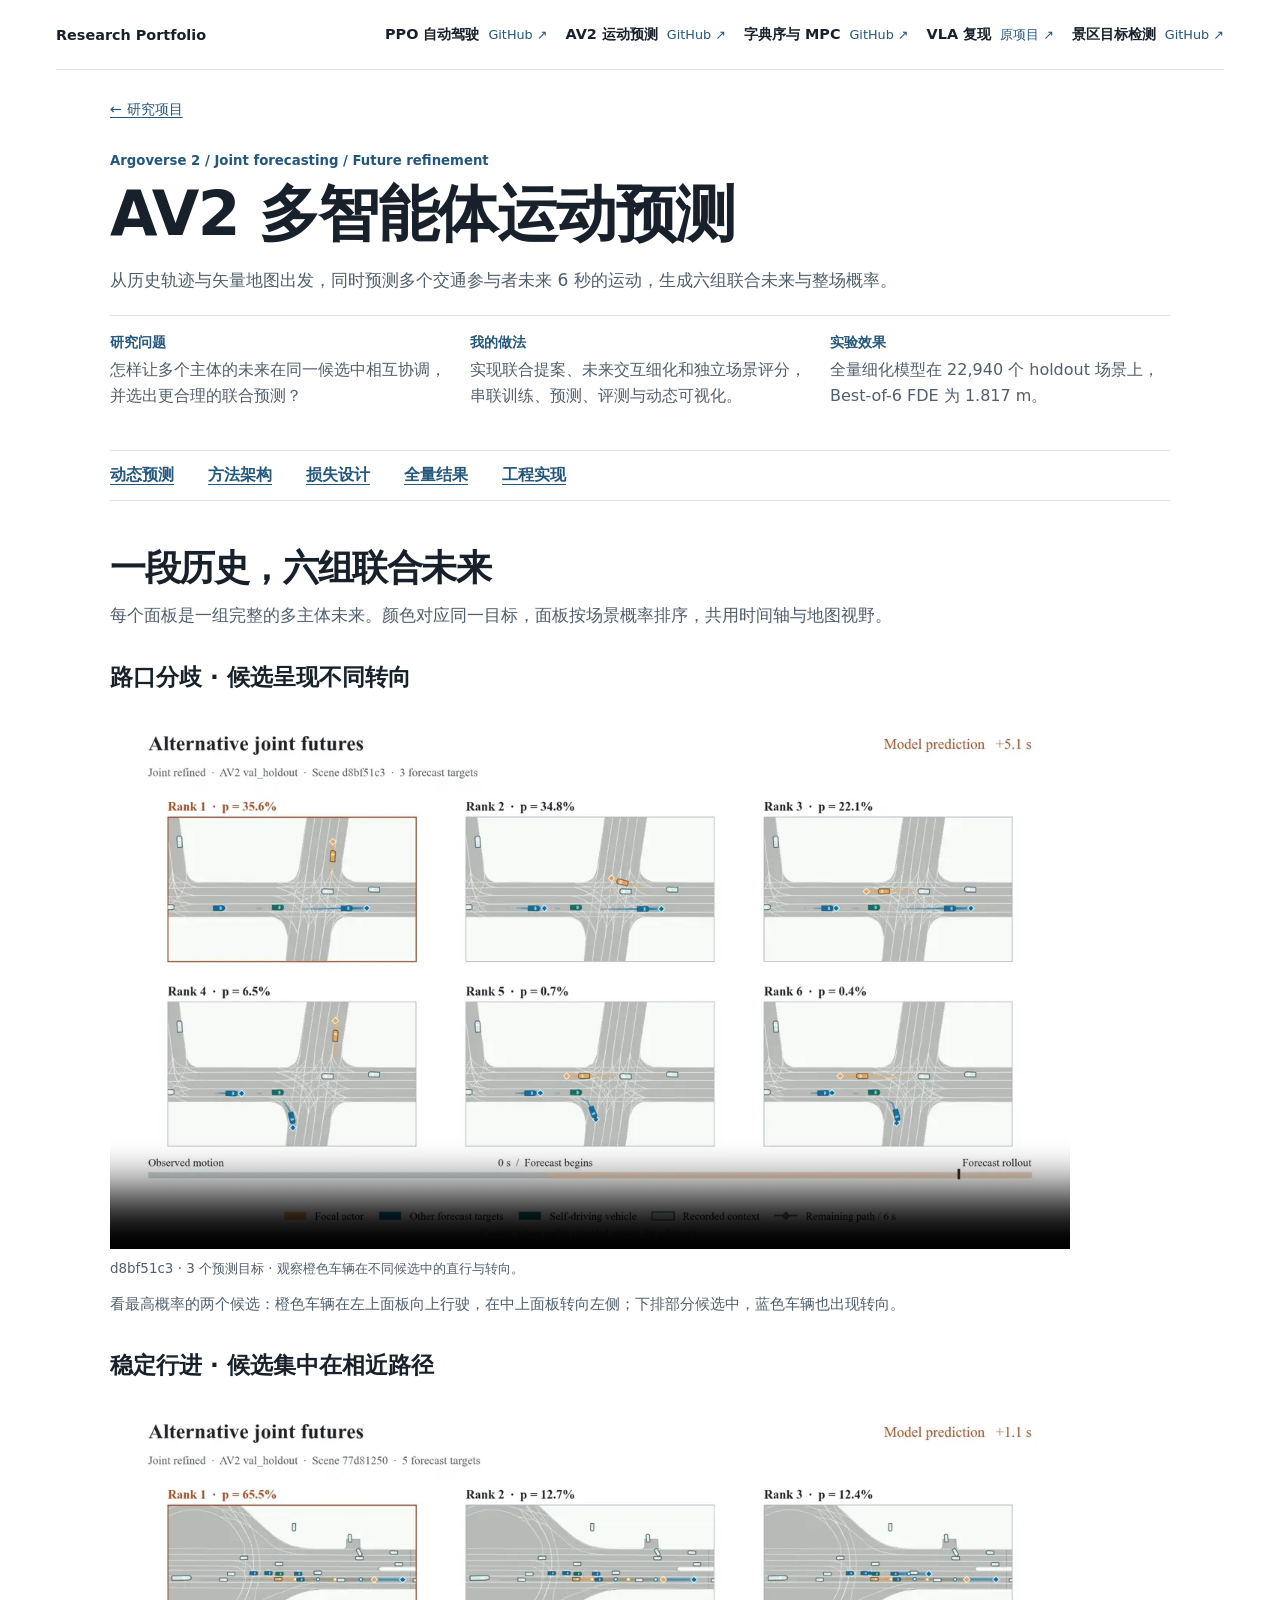
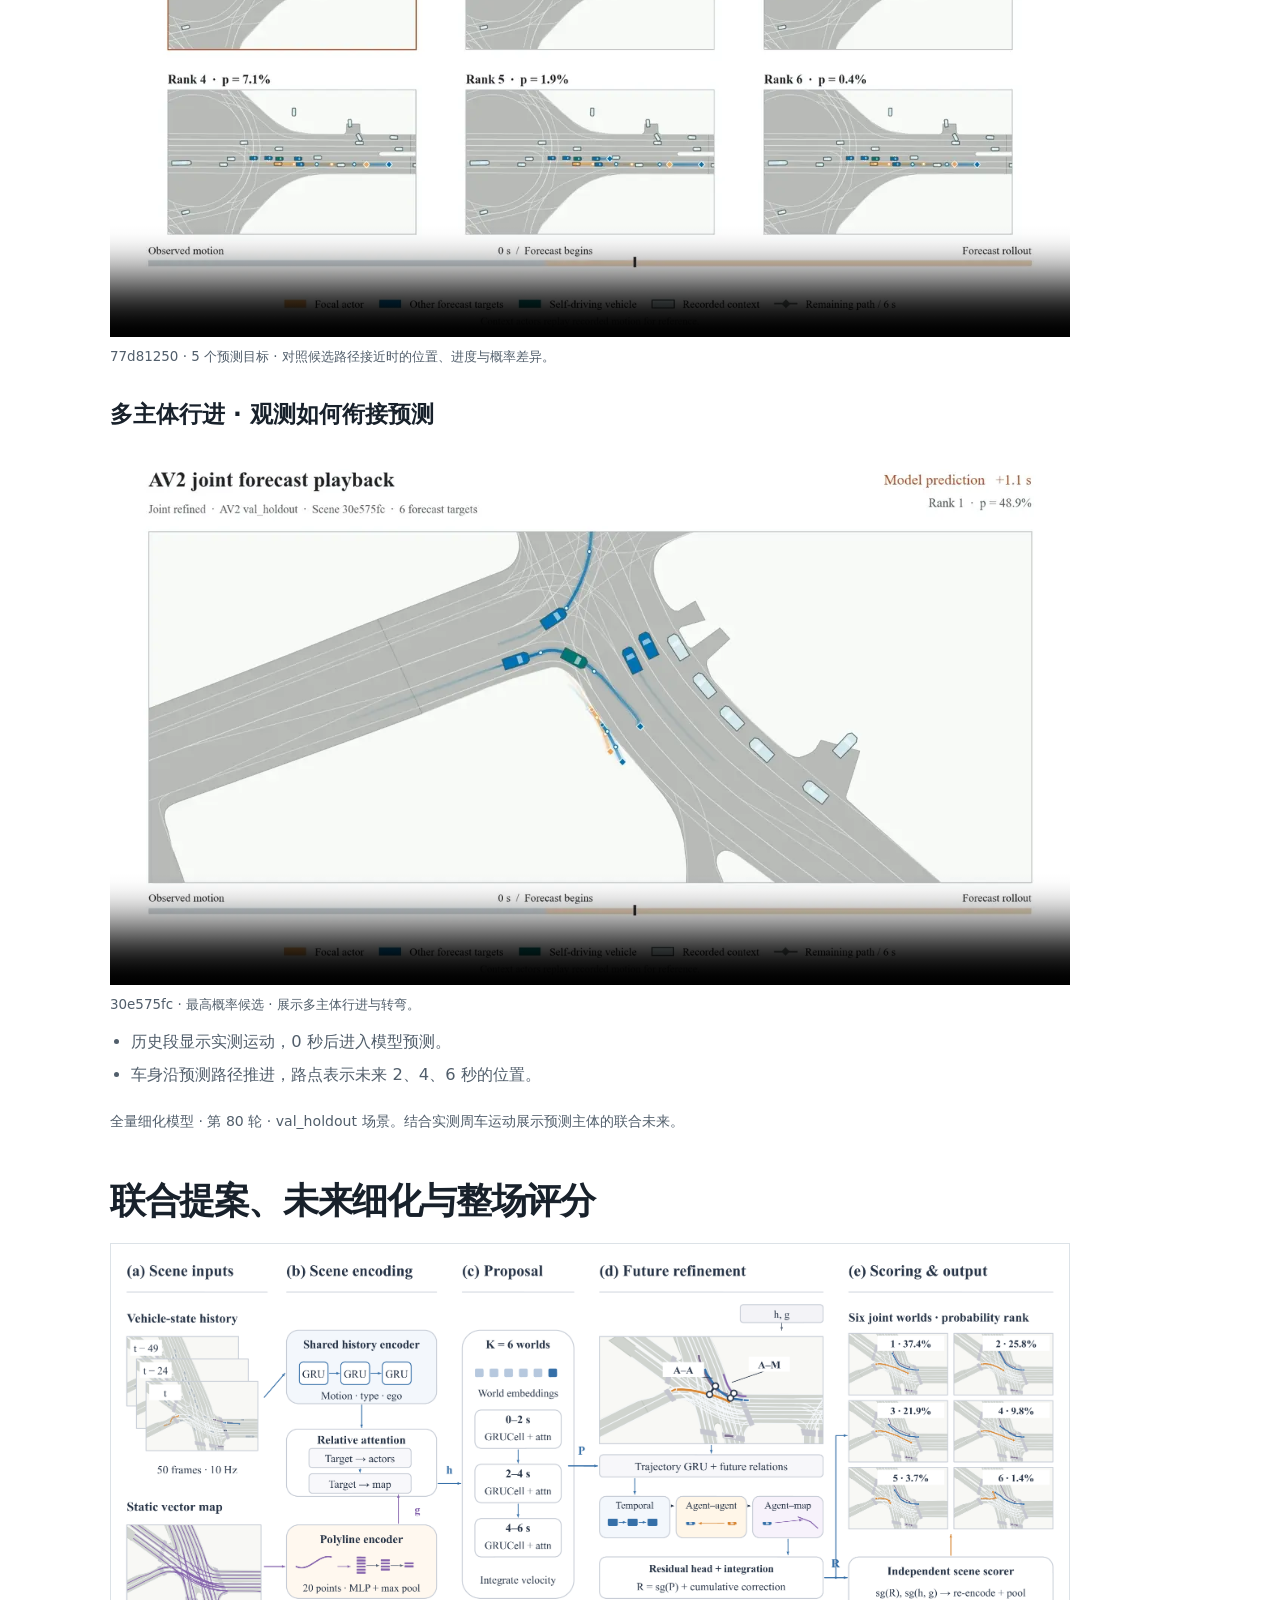
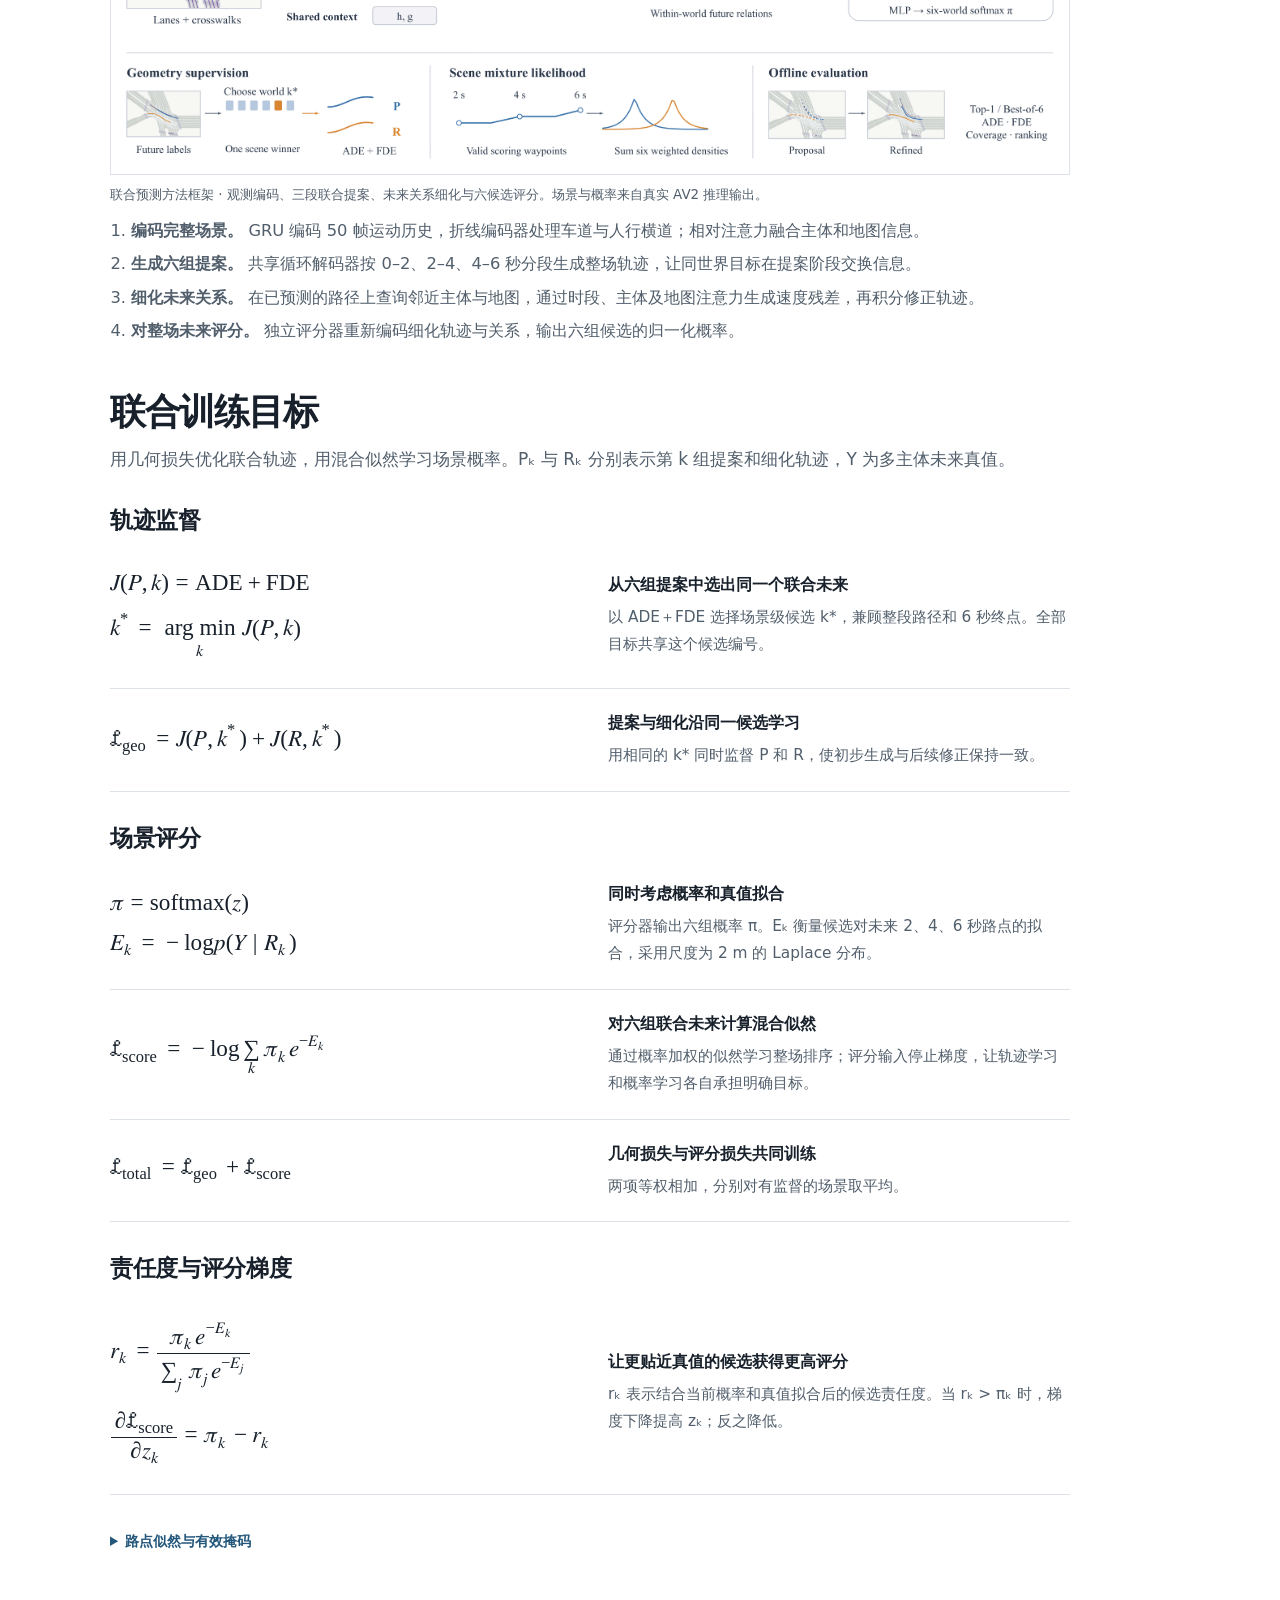
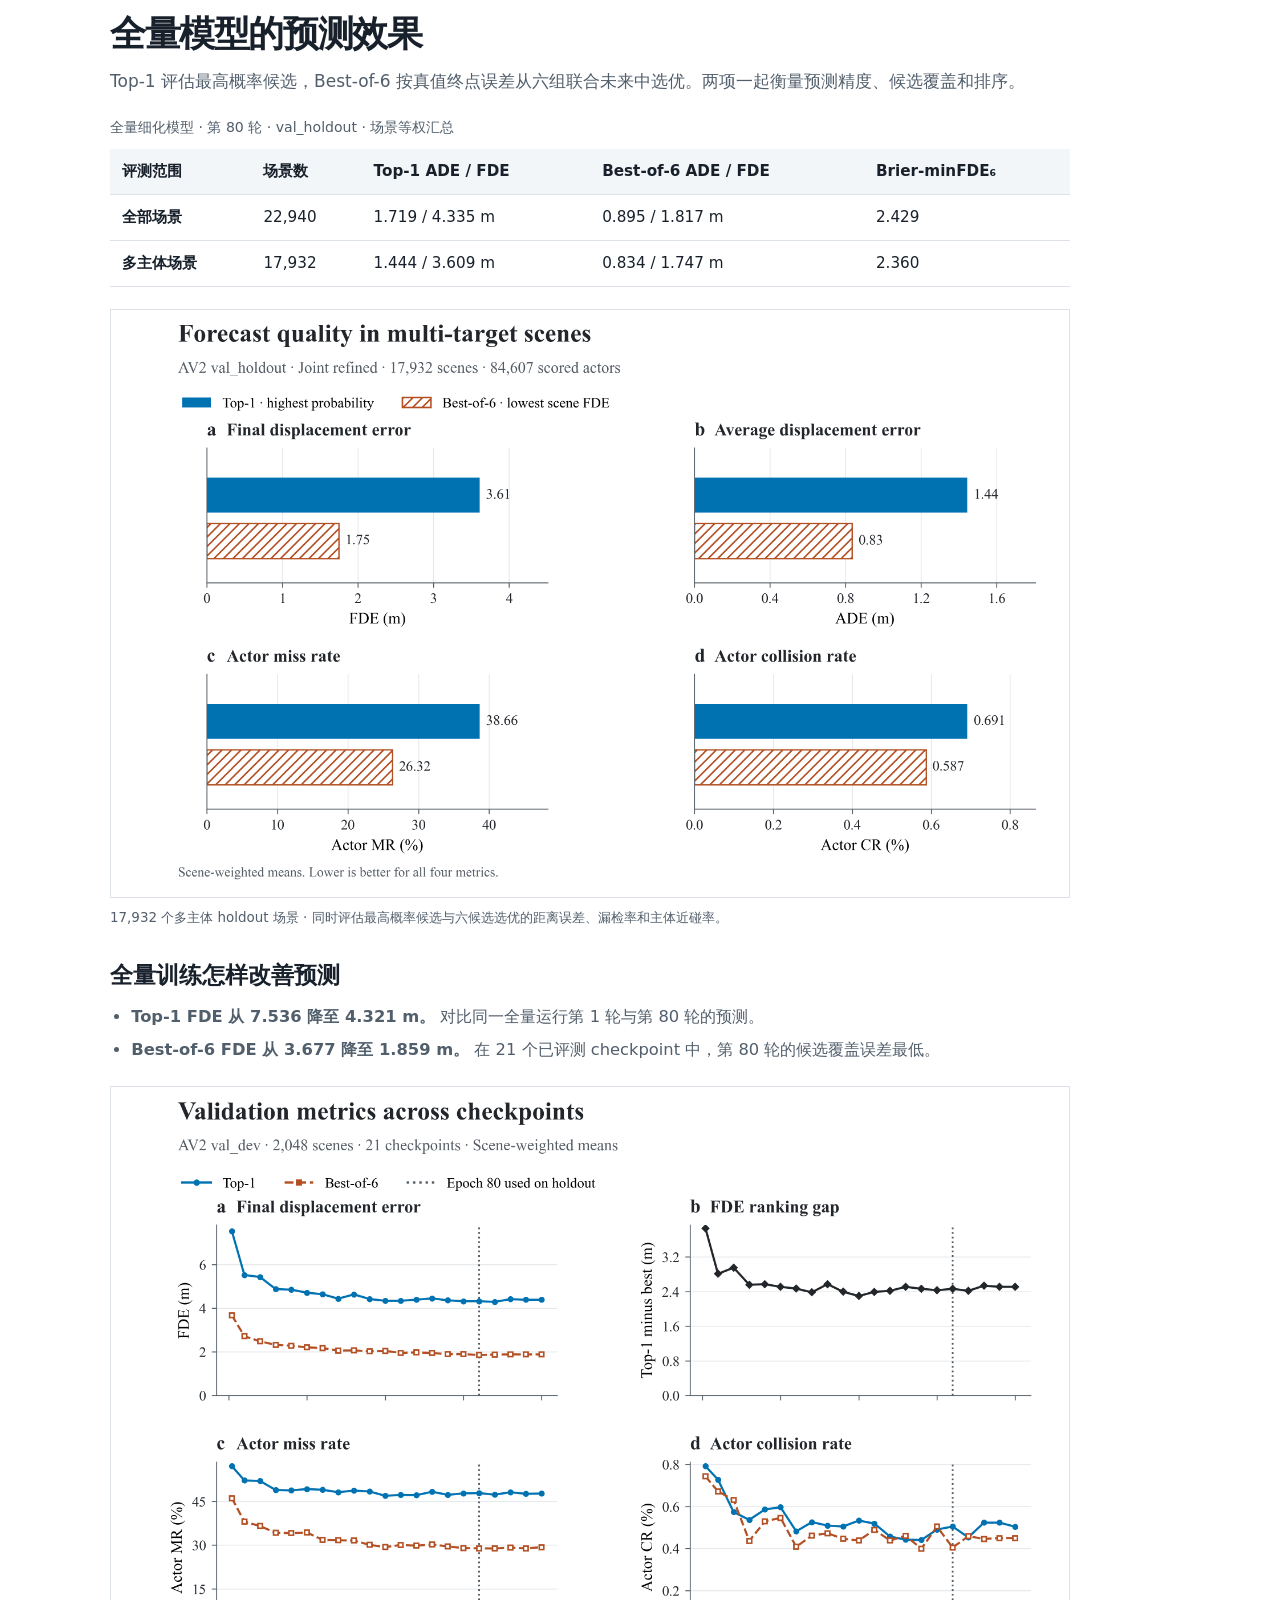
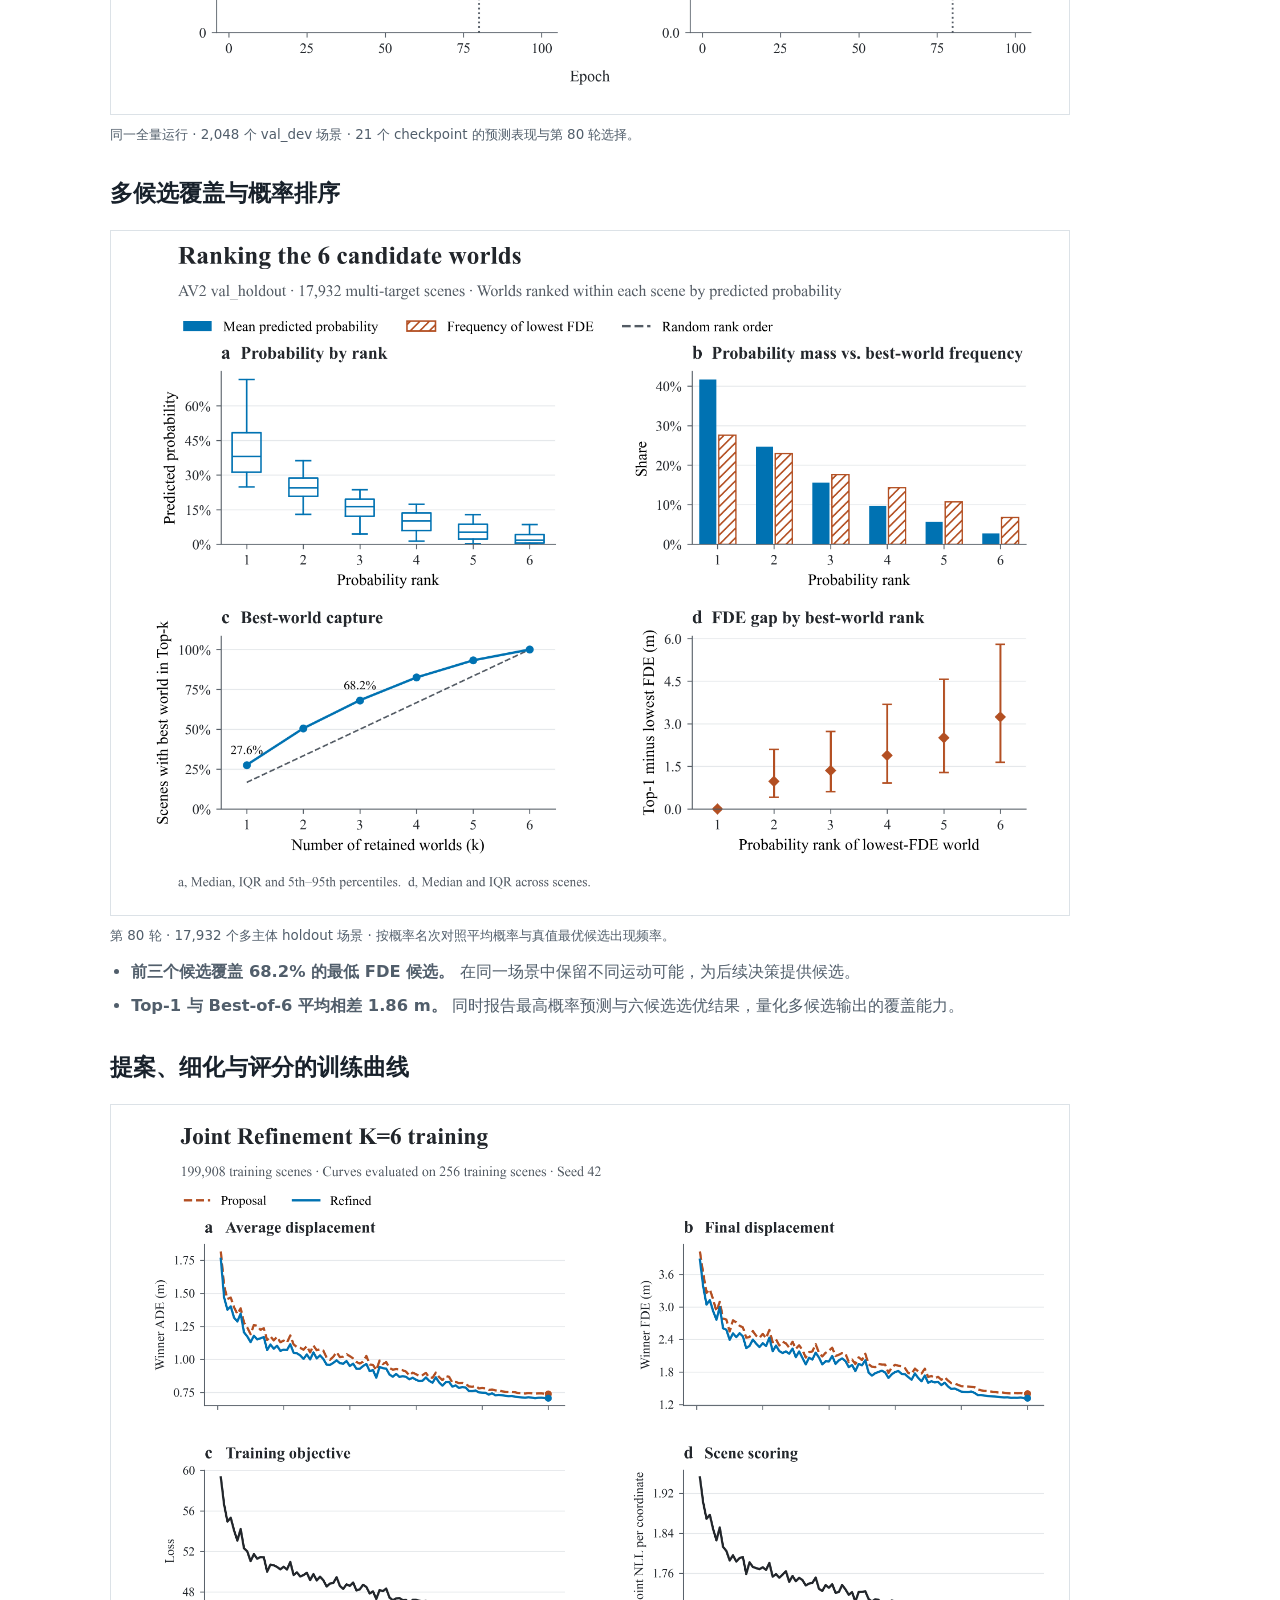
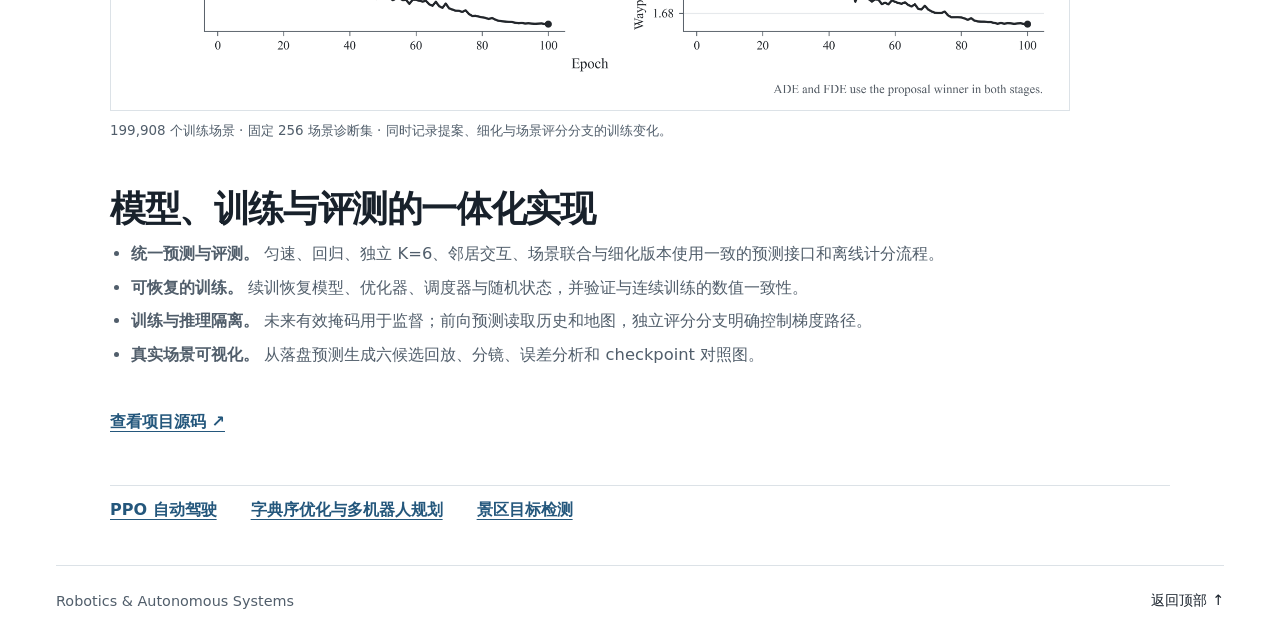
==== commit 48942f9e: "Add UniDriveVLA reproduction with closed-loop videos and visual walkthrough" ====
--- a/av2.html
+++ b/av2.html
@@ -1,11 +1,12 @@
 <!doctype html>
 <html lang="zh-CN"><head><meta charset="utf-8"><meta name="viewport" content="width=device-width, initial-scale=1">
-<title>AV2 多智能体运动预测 | Research Portfolio</title><link rel="stylesheet" href="style.css?v=7"><script src="site.js?v=7" defer></script></head>
+<title>AV2 多智能体运动预测 | Research Portfolio</title><link rel="stylesheet" href="style.css?v=9"><script src="site.js?v=9" defer></script></head>
 <body><a class="skip" href="#main">跳到正文</a>
 <header class="shell mast"><a class="brand" href="index.html">Research Portfolio</a><nav class="project-nav" aria-label="项目与源码">
 <div><a href="ppo.html">PPO 自动驾驶</a><a href="https://github.com/5bobo/CASE">GitHub ↗</a></div>
 <div><a href="av2.html">AV2 运动预测</a><a href="https://github.com/5bobo/World-Model-AV2">GitHub ↗</a></div>
 <div><a href="robotics.html">字典序与 MPC</a><a href="robotics.html#repositories">GitHub ↗</a></div>
+<div><a href="vla.html">VLA 复现</a><a href="https://github.com/xiaomi-research/unidrivevla">原项目 ↗</a></div>
 <div><a href="detection.html">景区目标检测</a><a href="https://github.com/5bobo/Scenic-danger-zone-recognition">GitHub ↗</a></div></nav></header><main class="shell" id="main"><a class="back" href="index.html#research">← 研究项目</a><article class="study" id="av2">
 <header><p class="method">Argoverse 2 / Joint forecasting / Future refinement</p><h1>AV2 多智能体运动预测</h1><p>从历史轨迹与矢量地图出发，同时预测多个交通参与者未来 6 秒的运动，生成六组联合未来与整场概率。</p></header>
 <dl class="talk-track"><div><dt>研究问题</dt><dd>怎样让多个主体的未来在同一候选中相互协调，并选出更合理的联合预测？</dd></div><div><dt>我的做法</dt><dd>实现联合提案、未来交互细化和独立场景评分，串联训练、预测、评测与动态可视化。</dd></div><div><dt>实验效果</dt><dd>全量细化模型在 22,940 个 holdout 场景上，Best-of-6 FDE 为 1.817 m。</dd></div></dl>
--- a/style.css
+++ b/style.css
@@ -245,3 +245,15 @@
   .objective h3 {margin-top:26px}
   .loss-equation {font-size:1.2rem}
 }
+
+.objective-caption .notes {margin:0;padding-inline-start:1.15em;font-size:.94rem;line-height:1.75}
+
+@media(max-width:900px) {.mpc-objective .objective-row {grid-template-columns:1fr;gap:12px}}
+@media(max-width:650px) {.mpc-objective .loss-equation {font-size:1.1rem}}
+
+/* Preserve the full six-camera + BEV layout without letterboxing or cropping. */
+#vla > figure img {height:auto;max-height:none}
+#vla video {aspect-ratio:11/3;height:auto;background:var(--field)}
+#vla .stage-sequence figure > a {aspect-ratio:16/9}
+#vla .stage-sequence figure img {padding:0}
+#vla .experiment-note {margin-top:26px}
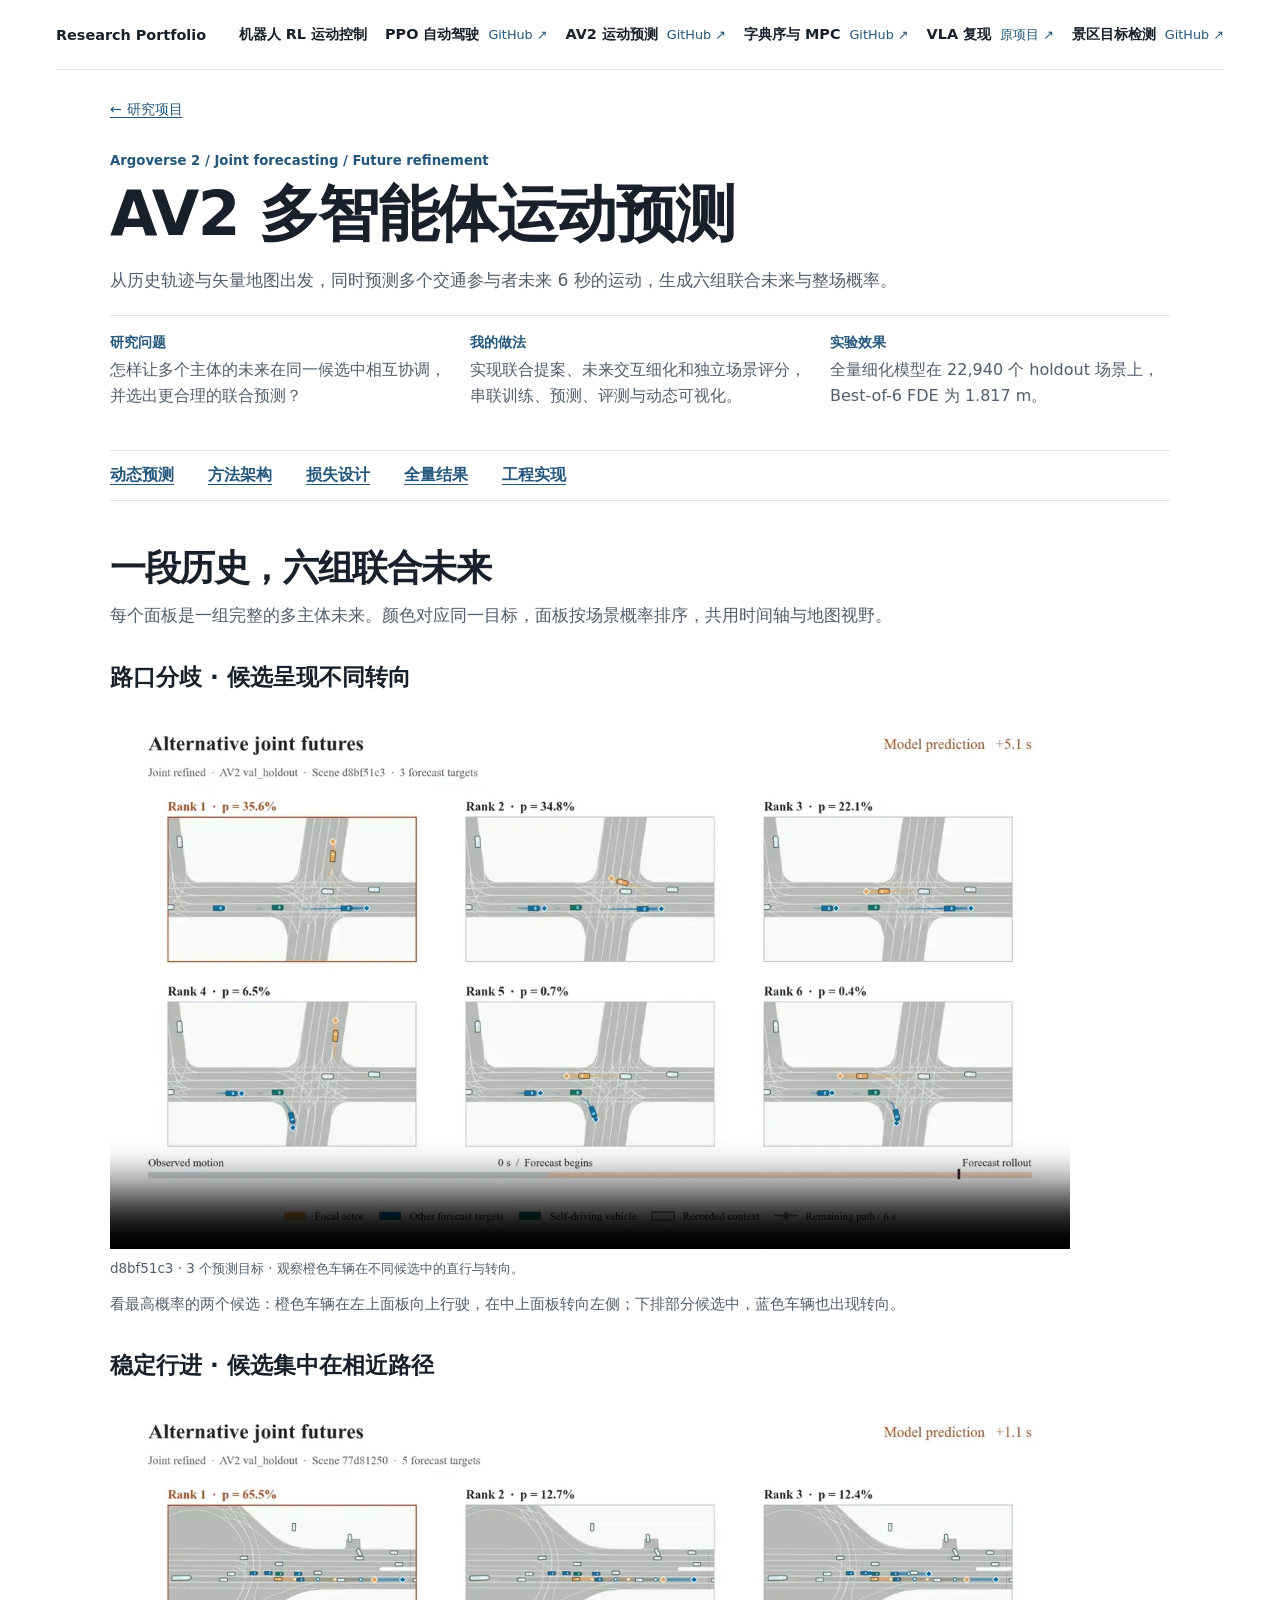
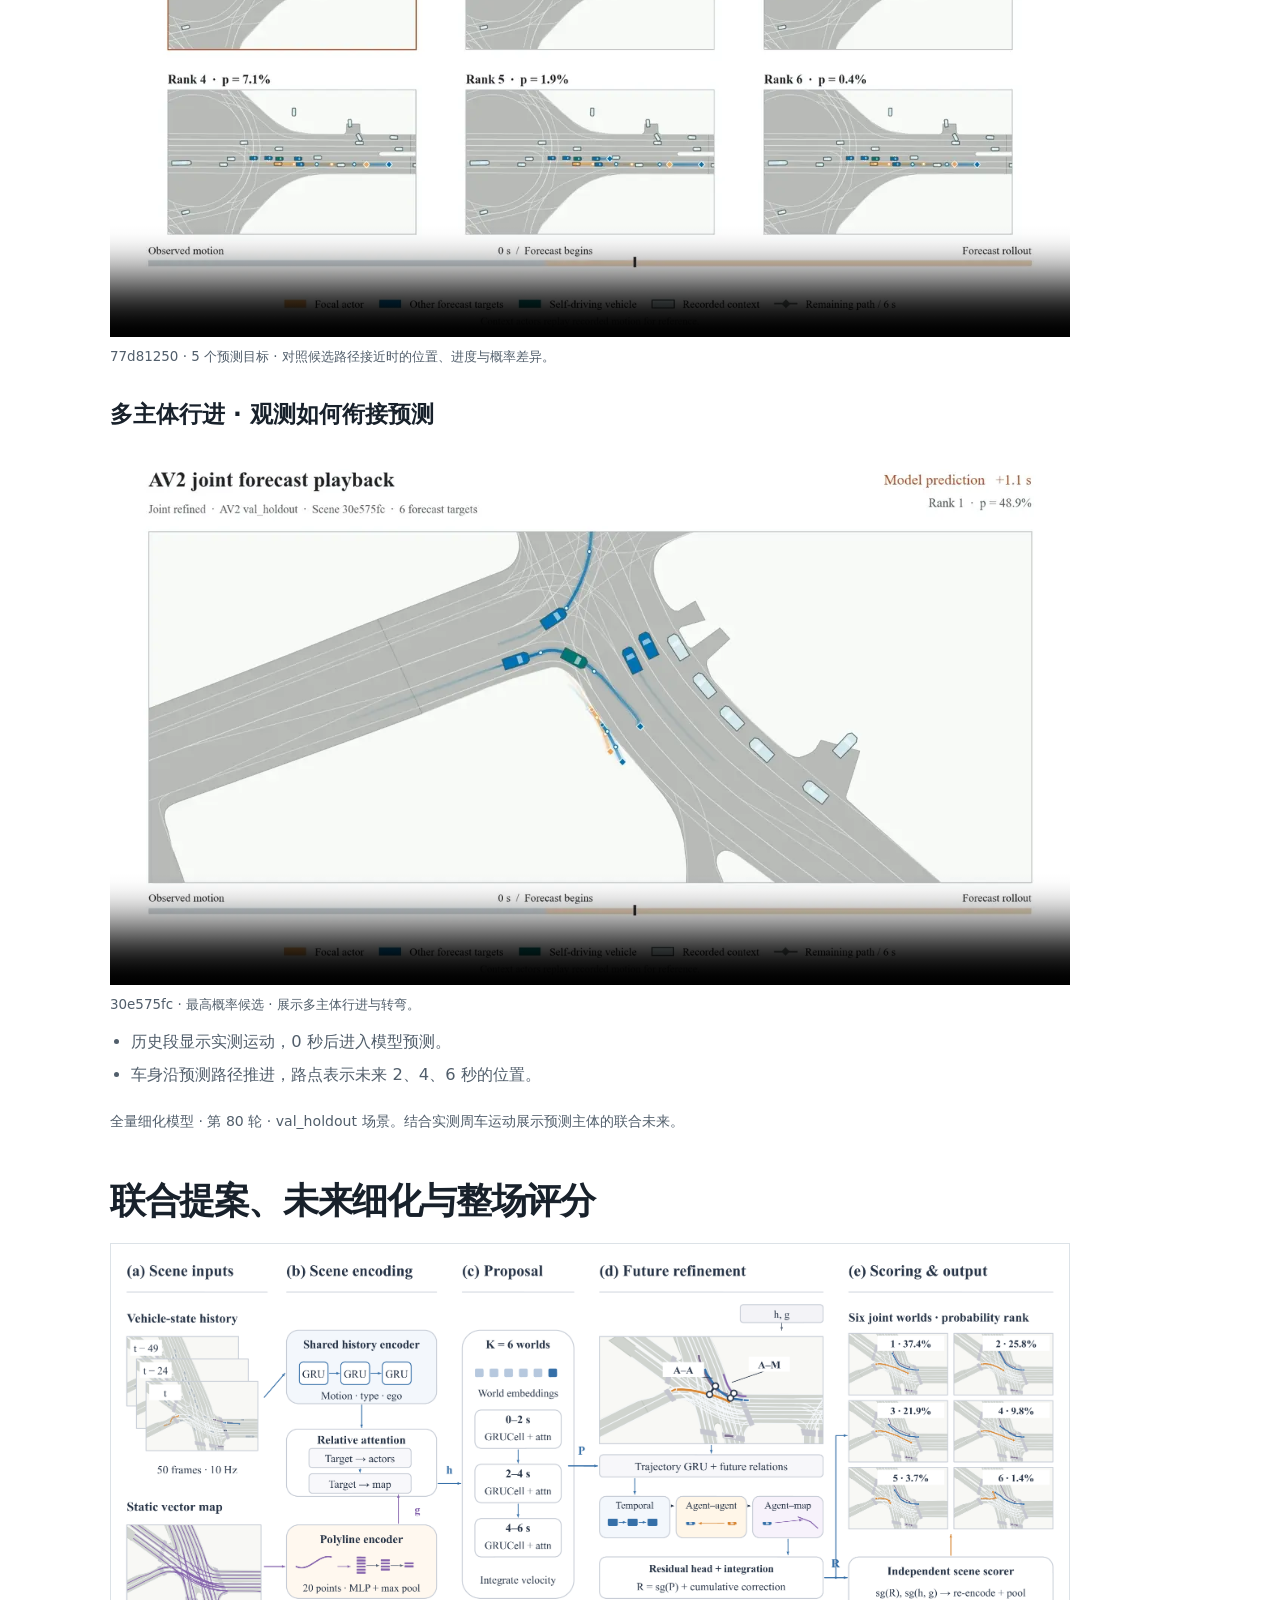
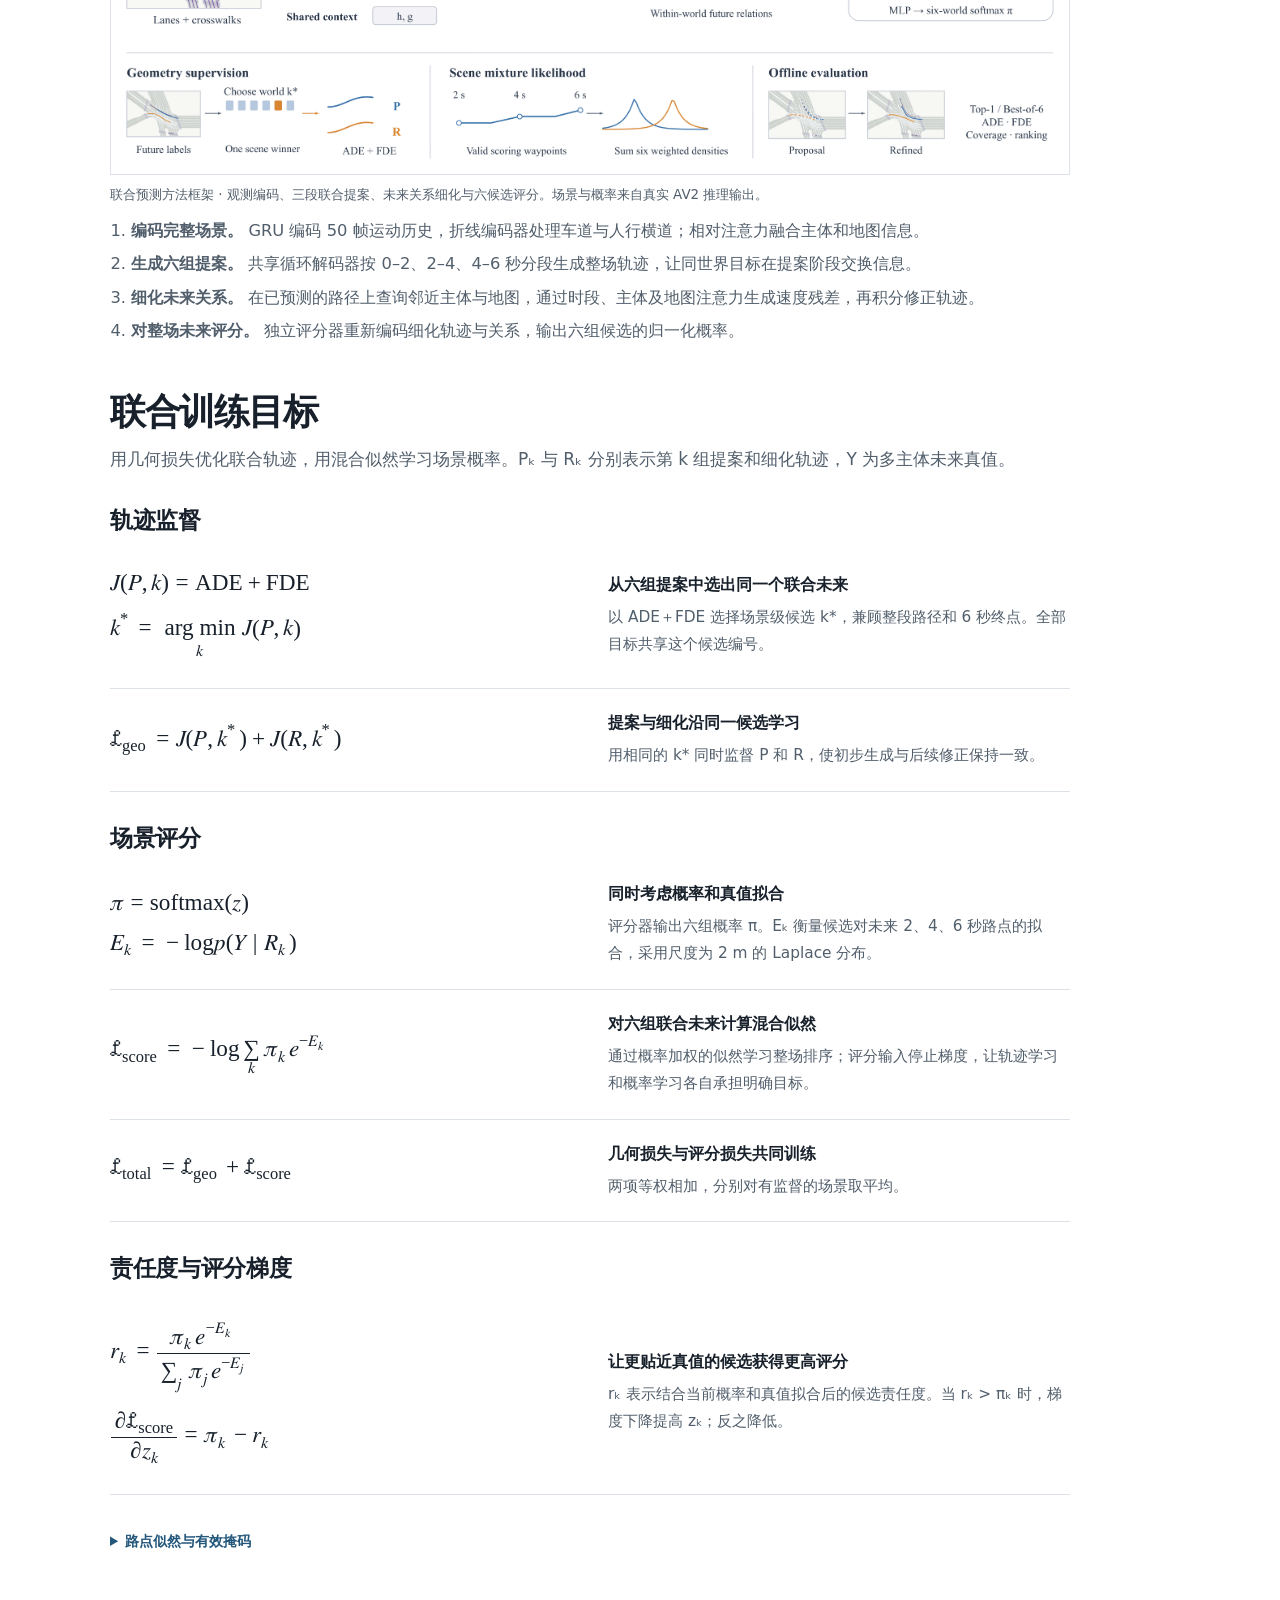
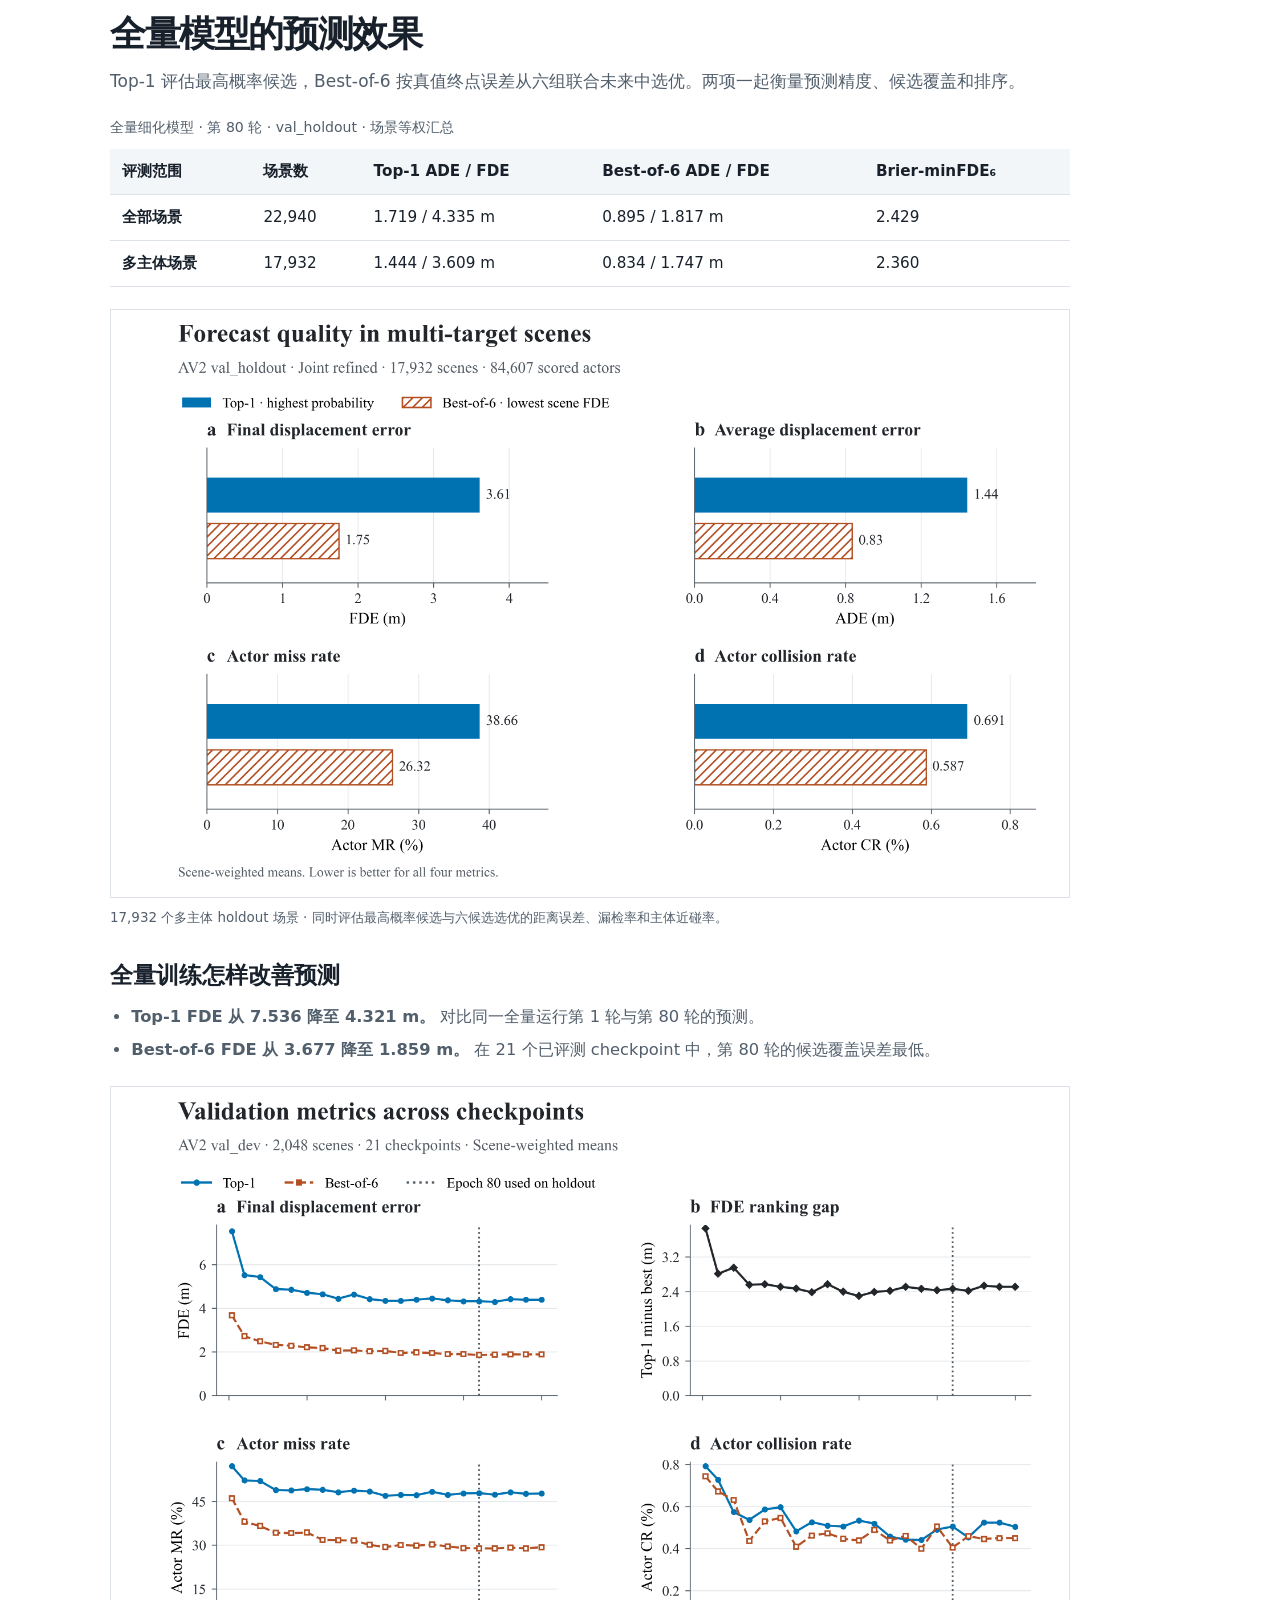
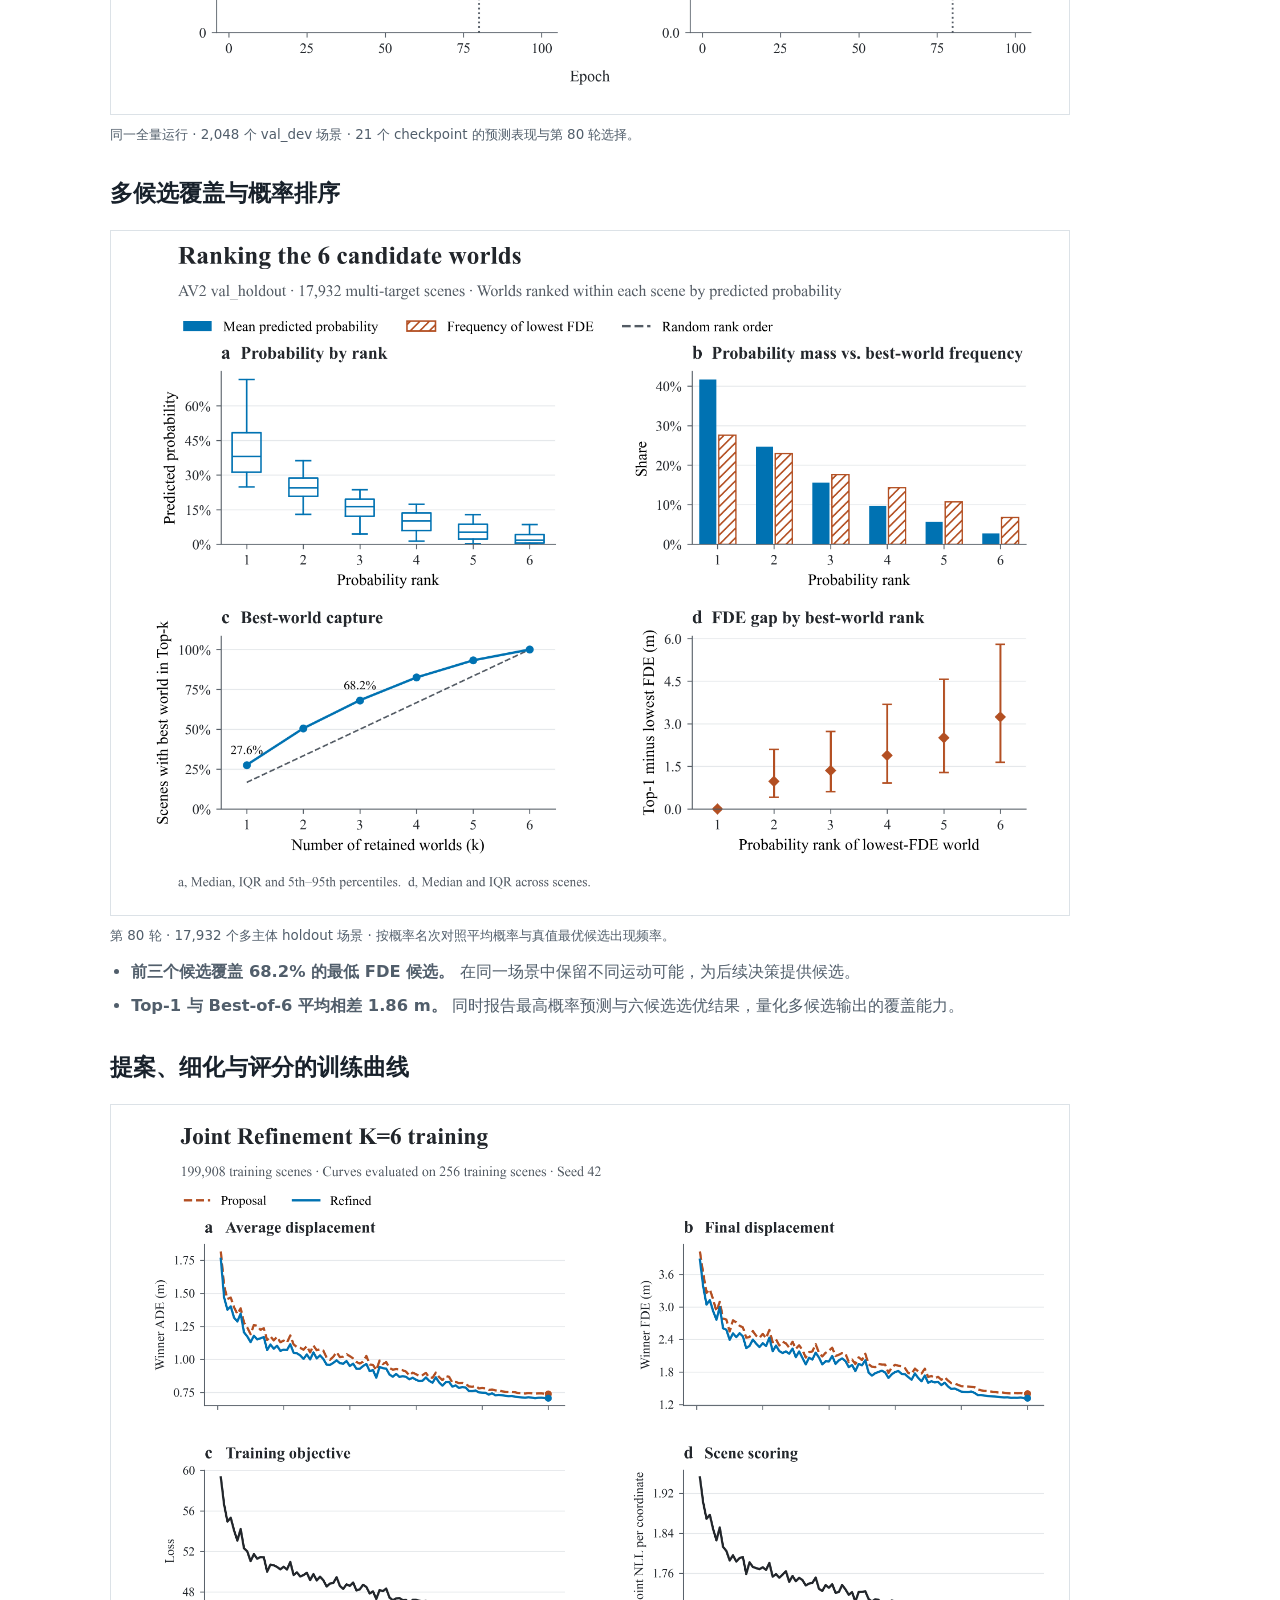
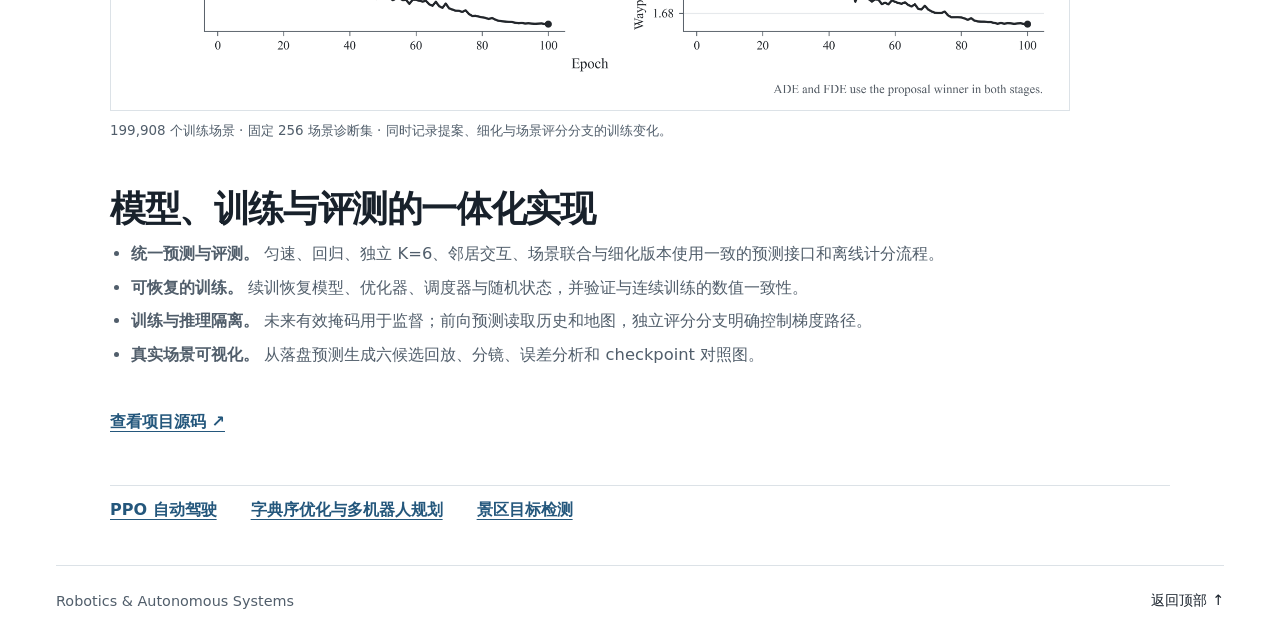
==== commit 16d29ba4: "Feature Go2 and G1 reinforcement learning locomotion with recorded rollouts" ====
--- a/av2.html
+++ b/av2.html
@@ -1,8 +1,9 @@
 <!doctype html>
 <html lang="zh-CN"><head><meta charset="utf-8"><meta name="viewport" content="width=device-width, initial-scale=1">
-<title>AV2 多智能体运动预测 | Research Portfolio</title><link rel="stylesheet" href="style.css?v=9"><script src="site.js?v=9" defer></script></head>
+<title>AV2 多智能体运动预测 | Research Portfolio</title><link rel="stylesheet" href="style.css?v=11"><script src="site.js?v=9" defer></script></head>
 <body><a class="skip" href="#main">跳到正文</a>
 <header class="shell mast"><a class="brand" href="index.html">Research Portfolio</a><nav class="project-nav" aria-label="项目与源码">
+<a class="nav-project" href="locomotion.html">机器人 RL 运动控制</a>
 <div><a href="ppo.html">PPO 自动驾驶</a><a href="https://github.com/5bobo/CASE">GitHub ↗</a></div>
 <div><a href="av2.html">AV2 运动预测</a><a href="https://github.com/5bobo/World-Model-AV2">GitHub ↗</a></div>
 <div><a href="robotics.html">字典序与 MPC</a><a href="robotics.html#repositories">GitHub ↗</a></div>
--- a/style.css
+++ b/style.css
@@ -70,7 +70,7 @@
 .study > h2 {font-size:clamp(1.55rem,2.8vw,2.25rem);margin-top:52px;margin-bottom:12px}
 .study > figure,.pair {width:min(100%,1060px);margin:22px auto 0}
 .study figure + p,.study .pair + p {margin-top:20px}
-.study figure a {display:block;border:1px solid var(--rule)}
+.study figure > a {display:block;border:1px solid var(--rule)}
 .study figure img {object-fit:contain;max-height:570px}
 .pair {display:grid;grid-template-columns:repeat(2,minmax(0,1fr));gap:22px}
 .pair figure img {aspect-ratio:1.65}
@@ -257,3 +257,6 @@
 #vla .stage-sequence figure > a {aspect-ratio:16/9}
 #vla .stage-sequence figure img {padding:0}
 #vla .experiment-note {margin-top:26px}
+
+.project-nav .nav-project {font-weight:650}
+#locomotion table {min-width:620px}
